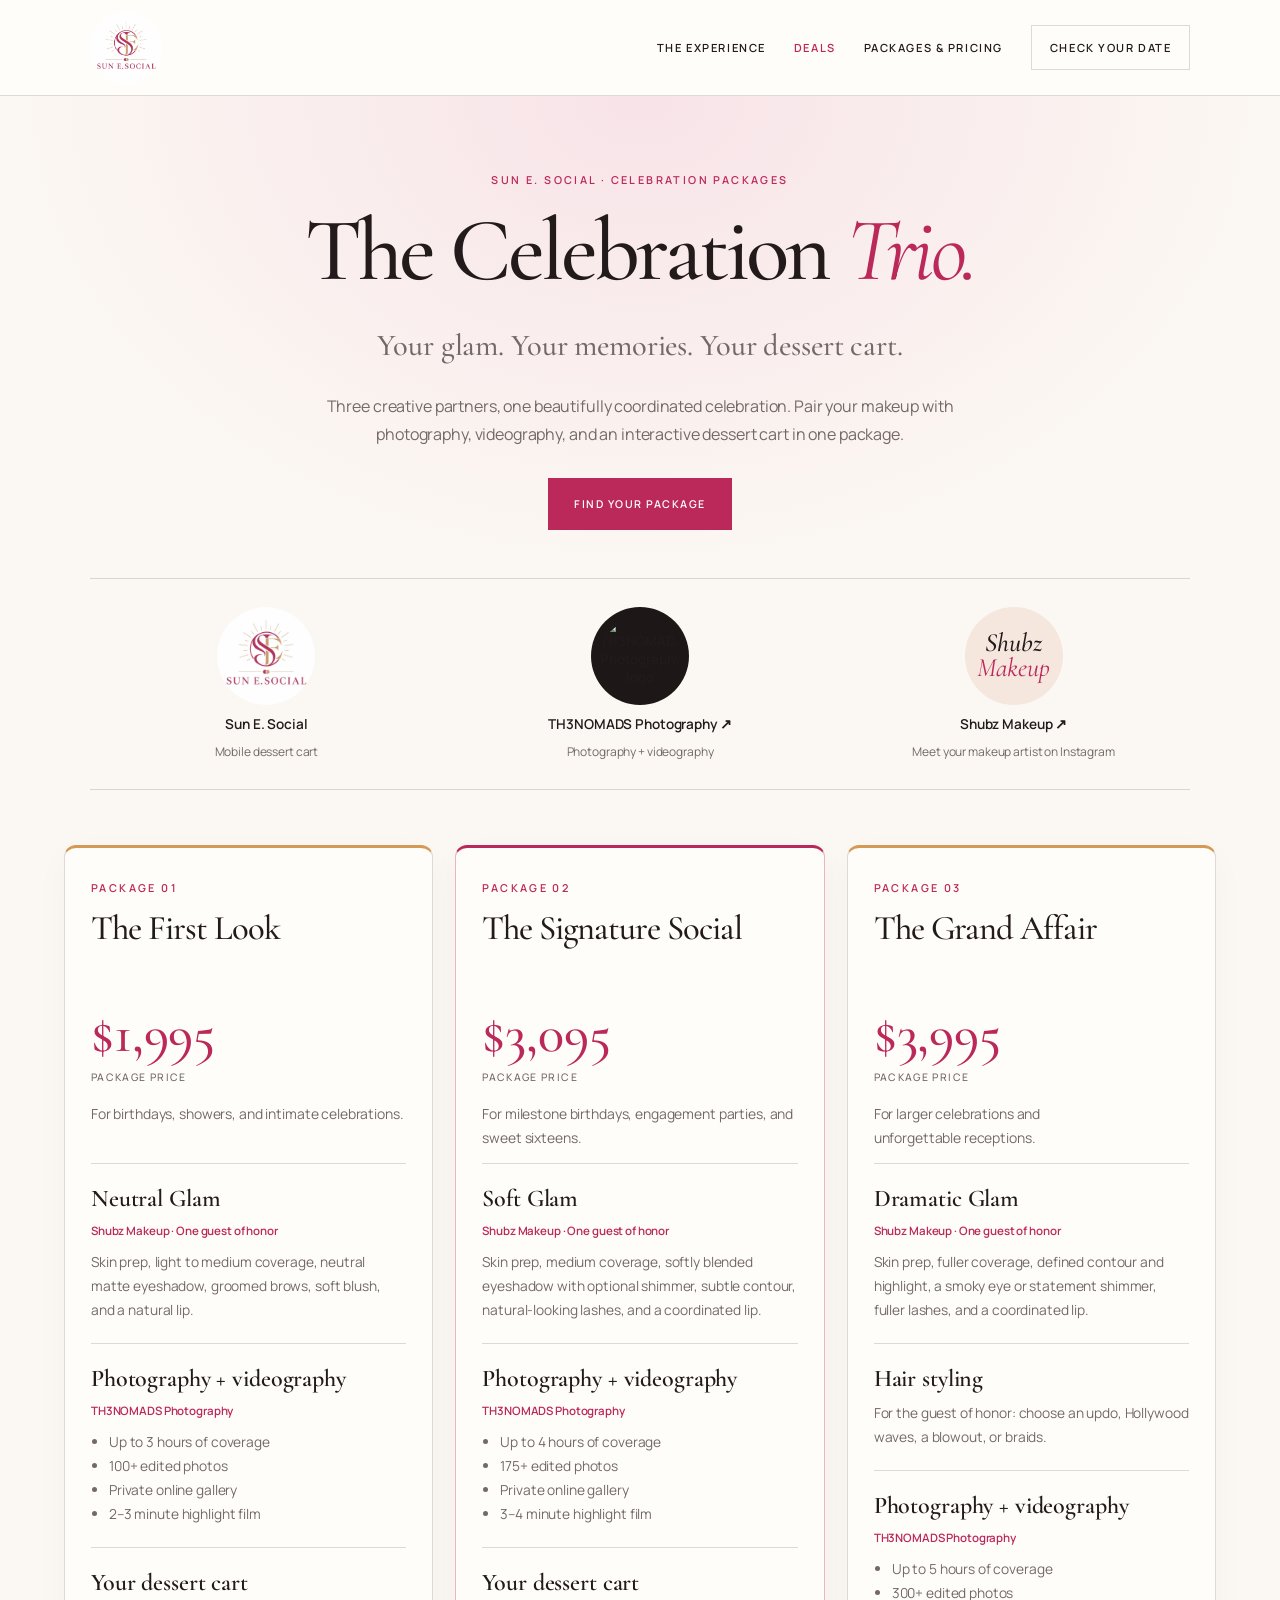
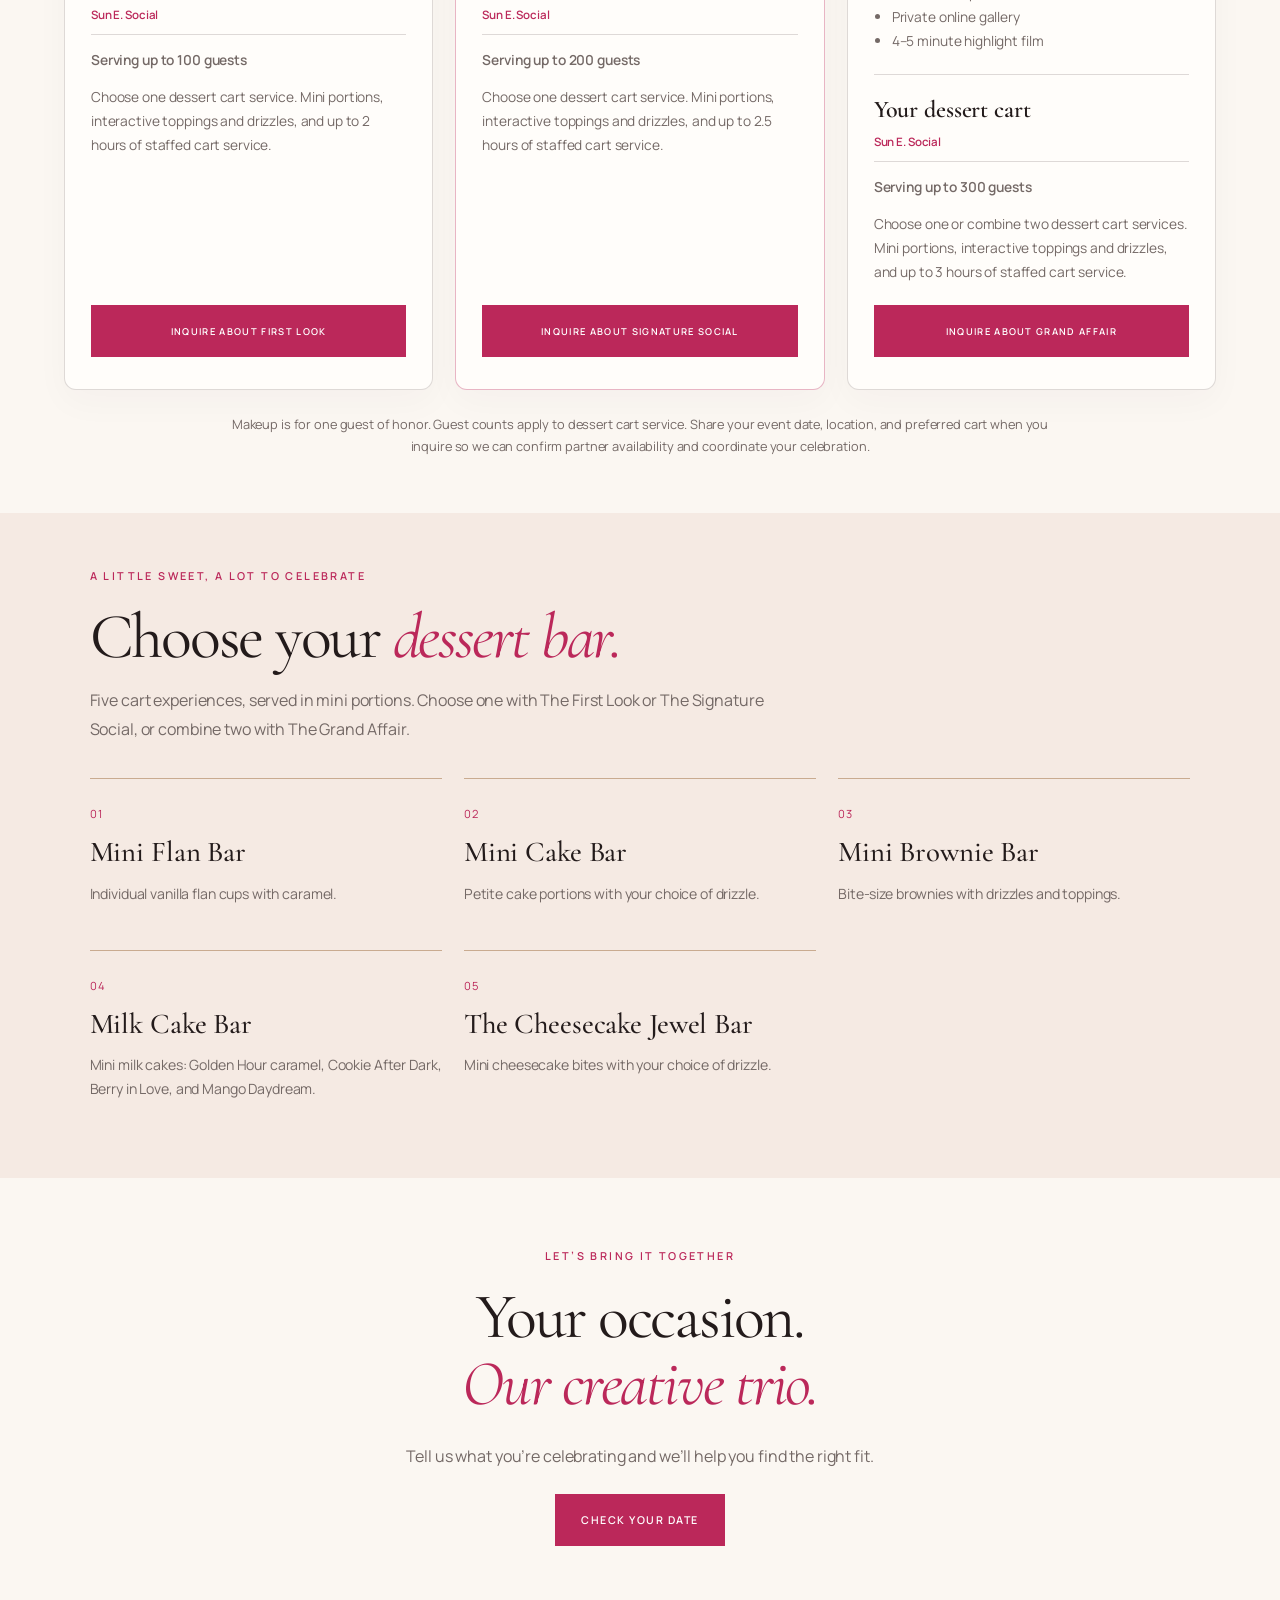
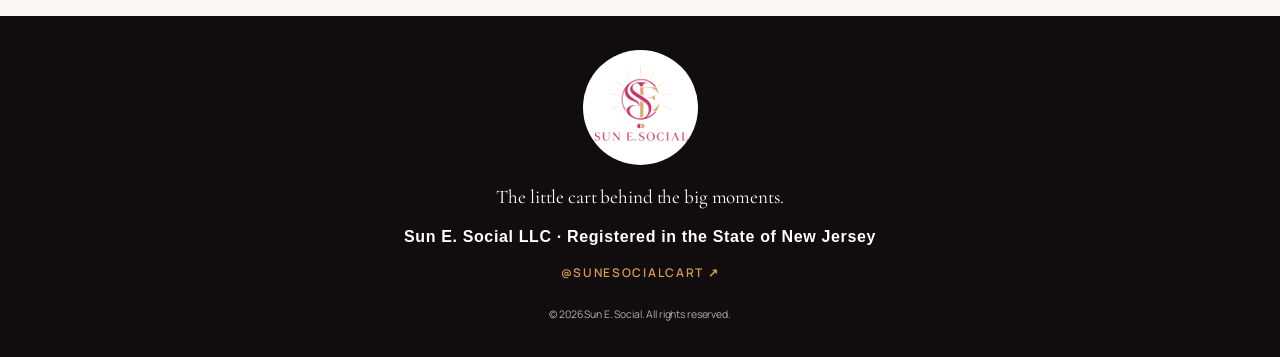
==== deals.html @ 35e1da1a "Move guest serving counts into Sun E Social dessert cart details" ====
<!doctype html>
<html lang="en">
<head>
  <!-- Google tag (gtag.js) -->
  <script async src="https://www.googletagmanager.com/gtag/js?id=GT-P82H5LX7"></script>
  <script>
    window.dataLayer = window.dataLayer || [];
    function gtag(){dataLayer.push(arguments);}
    gtag('js', new Date());
    gtag('config', 'GT-P82H5LX7');
  </script>
  <meta charset="utf-8">
  <meta name="viewport" content="width=device-width,initial-scale=1">
  <meta name="description" content="Makeup, photography, videography, and a staffed dessert cart in three celebration packages from Sun E. Social, TH3NOMADS Photography, and Shubz Makeup.">
  <meta property="og:type" content="website">
  <meta property="og:site_name" content="Sun E. Social">
  <meta property="og:title" content="Deals &amp; Celebration Packages | Sun E. Social">
  <meta property="og:description" content="The little cart behind the big moments. Custom mobile cart experiences for events and celebrations throughout New Jersey and surrounding areas.">
  <meta property="og:url" content="https://sunesocialcart.com/deals.html">
  <meta property="og:image" content="https://sunesocialcart.com/assets/cart-wide.jpg">
  <meta property="og:image:secure_url" content="https://sunesocialcart.com/assets/cart-wide.jpg">
  <meta property="og:image:type" content="image/jpeg">
  <meta property="og:image:width" content="1000">
  <meta property="og:image:height" content="750">
  <meta property="og:image:alt" content="Sun E. Social pink and gold mobile food cart at an outdoor event">
  <meta name="twitter:card" content="summary_large_image">
  <meta name="twitter:title" content="Deals &amp; Celebration Packages | Sun E. Social">
  <meta name="twitter:description" content="The little cart behind the big moments. Custom mobile cart experiences for events and celebrations throughout New Jersey and surrounding areas.">
  <meta name="twitter:image" content="https://sunesocialcart.com/assets/cart-wide.jpg">
  <meta name="twitter:image:alt" content="Sun E. Social pink and gold mobile food cart at an outdoor event">
  <meta name="theme-color" content="#bb285a">
  <link rel="preconnect" href="https://fonts.googleapis.com">
  <link rel="preconnect" href="https://fonts.gstatic.com" crossorigin>
  <link href="https://fonts.googleapis.com/css2?family=Cormorant+Garamond:ital,wght@0,400;0,500;0,600;1,400;1,500&amp;family=Manrope:wght@400;500;600;700&amp;display=swap" rel="stylesheet">
  <link rel="canonical" href="https://sunesocialcart.com/deals.html">
  <link rel="icon" href="assets/logo.webp">
  <link rel="stylesheet" href="styles.css?v=20261114-celebration-trio">
  <title>Deals &amp; Celebration Packages | Sun E. Social</title>
</head><body><header class="site-header">
    <a class="brand" href="index.html" aria-label="Sun E. Social home"><img src="assets/logo.webp" alt="Sun E. Social"></a>
    <nav aria-label="Primary navigation">
      <a href="index.html#experience">The experience</a>
      <a href="deals.html" aria-current="page">Deals</a>
      <a class="packages-link" href="packages.html">Packages &amp; Pricing</a>
      <a class="nav-cta" href="index.html#inquiry">Check Your Date</a>
    </nav>
  </header><main class="trio-page"><section class="trio-hero"><p class="eyebrow">Sun E. Social · Celebration packages</p><h1>The Celebration <em>Trio.</em></h1><p class="trio-tagline">Your glam. Your memories. Your dessert cart.</p><p>Three creative partners, one beautifully coordinated celebration. Pair your makeup with photography, videography, and an interactive dessert cart in one package.</p><a href="#trio-packages" class="button primary">Find your package</a></section><section class="trio-partners" aria-label="Meet your celebration partners"><a href="https://sunesocialcart.com/"><img src="assets/logo.webp" alt="Sun E. Social logo"><span>Sun E. Social</span><small>Mobile dessert cart</small></a><a href="https://www.th3nomadsphotography.com/" target="_blank" rel="noopener noreferrer"><img class="trio-photo-logo" src="https://www.th3nomadsphotography.com/assets/logo.png" alt="TH3NOMADS Photography logo"><span>TH3NOMADS Photography ↗</span><small>Photography + videography</small></a><a href="https://www.instagram.com/shubzmakeup?vrfl=MThicGFoMXc3Y2c1eQ==" target="_blank" rel="noopener noreferrer"><span class="trio-makeup-mark" aria-hidden="true">Shubz<br><em>Makeup</em></span><span>Shubz Makeup ↗</span><small>Meet your makeup artist on Instagram</small></a></section><section class="trio-package-section" id="trio-packages" aria-label="Celebration packages"><div class="trio-grid"><article class="trio-card" aria-labelledby="first-look-title"><div class="trio-card-top"><p class="eyebrow">Package 01</p><h2 id="first-look-title">The First Look</h2><p class="trio-price">$1,995<span>Package price</span></p><p class="trio-occasion">For birthdays, showers, and intimate celebrations.</p></div><div class="trio-service"><h3>Neutral Glam</h3><p class="trio-provider">Shubz Makeup · One guest of honor</p><p>Skin prep, light to medium coverage, neutral matte eyeshadow, groomed brows, soft blush, and a natural lip.</p></div><div class="trio-service"><h3>Photography + videography</h3><p class="trio-provider">TH3NOMADS Photography</p><ul><li>Up to 3 hours of coverage</li><li>100+ edited photos</li><li>Private online gallery</li><li>2–3 minute highlight film</li></ul></div><div class="trio-service"><h3>Your dessert cart</h3><p class="trio-provider">Sun E. Social</p><p class="trio-guests">Serving up to 100 guests</p><p>Choose one dessert cart service. Mini portions, interactive toppings and drizzles, and up to 2 hours of staffed cart service.</p></div><a class="button primary trio-inquire" href="index.html?package=first-look#inquiry">Inquire about First Look</a></article><article class="trio-card" aria-labelledby="signature-social-title"><div class="trio-card-top"><p class="eyebrow">Package 02</p><h2 id="signature-social-title">The Signature Social</h2><p class="trio-price">$3,095<span>Package price</span></p><p class="trio-occasion">For milestone birthdays, engagement parties, and sweet sixteens.</p></div><div class="trio-service"><h3>Soft Glam</h3><p class="trio-provider">Shubz Makeup · One guest of honor</p><p>Skin prep, medium coverage, softly blended eyeshadow with optional shimmer, subtle contour, natural-looking lashes, and a coordinated lip.</p></div><div class="trio-service"><h3>Photography + videography</h3><p class="trio-provider">TH3NOMADS Photography</p><ul><li>Up to 4 hours of coverage</li><li>175+ edited photos</li><li>Private online gallery</li><li>3–4 minute highlight film</li></ul></div><div class="trio-service"><h3>Your dessert cart</h3><p class="trio-provider">Sun E. Social</p><p class="trio-guests">Serving up to 200 guests</p><p>Choose one dessert cart service. Mini portions, interactive toppings and drizzles, and up to 2.5 hours of staffed cart service.</p></div><a class="button primary trio-inquire" href="index.html?package=signature-social#inquiry">Inquire about Signature Social</a></article><article class="trio-card" aria-labelledby="grand-affair-title"><div class="trio-card-top"><p class="eyebrow">Package 03</p><h2 id="grand-affair-title">The Grand Affair</h2><p class="trio-price">$3,995<span>Package price</span></p><p class="trio-occasion">For larger celebrations and unforgettable receptions.</p></div><div class="trio-service"><h3>Dramatic Glam</h3><p class="trio-provider">Shubz Makeup · One guest of honor</p><p>Skin prep, fuller coverage, defined contour and highlight, a smoky eye or statement shimmer, fuller lashes, and a coordinated lip.</p></div><div class="trio-service"><h3>Hair styling</h3><p>For the guest of honor: choose an updo, Hollywood waves, a blowout, or braids.</p></div><div class="trio-service"><h3>Photography + videography</h3><p class="trio-provider">TH3NOMADS Photography</p><ul><li>Up to 5 hours of coverage</li><li>300+ edited photos</li><li>Private online gallery</li><li>4–5 minute highlight film</li></ul></div><div class="trio-service"><h3>Your dessert cart</h3><p class="trio-provider">Sun E. Social</p><p class="trio-guests">Serving up to 300 guests</p><p>Choose one or combine two dessert cart services. Mini portions, interactive toppings and drizzles, and up to 3 hours of staffed cart service.</p></div><a class="button primary trio-inquire" href="index.html?package=grand-affair#inquiry">Inquire about Grand Affair</a></article></div><p class="trio-note">Makeup is for one guest of honor. Guest counts apply to dessert cart service. Share your event date, location, and preferred cart when you inquire so we can confirm partner availability and coordinate your celebration.</p></section><section class="trio-menu" aria-labelledby="trio-menu-title"><p class="eyebrow">A little sweet, a lot to celebrate</p><h2 id="trio-menu-title">Choose your <em>dessert bar.</em></h2><p>Five cart experiences, served in mini portions. Choose one with The First Look or The Signature Social, or combine two with The Grand Affair.</p><div class="trio-menu-grid"><article><span aria-hidden="true">01</span><h3>Mini Flan Bar</h3><p>Individual vanilla flan cups with caramel.</p></article><article><span aria-hidden="true">02</span><h3>Mini Cake Bar</h3><p>Petite cake portions with your choice of drizzle.</p></article><article><span aria-hidden="true">03</span><h3>Mini Brownie Bar</h3><p>Bite-size brownies with drizzles and toppings.</p></article><article><span aria-hidden="true">04</span><h3>Milk Cake Bar</h3><p>Mini milk cakes: Golden Hour caramel, Cookie After Dark, Berry in Love, and Mango Daydream.</p></article><article><span aria-hidden="true">05</span><h3>The Cheesecake Jewel Bar</h3><p>Mini cheesecake bites with your choice of drizzle.</p></article></div></section><section class="trio-close"><p class="eyebrow">Let’s bring it together</p><h2>Your occasion.<br><em>Our creative trio.</em></h2><p>Tell us what you’re celebrating and we’ll help you find the right fit.</p><a href="index.html#inquiry" class="button primary">Check your date</a></section></main><footer><img src="assets/logo.webp" alt="Sun E. Social"><p>The little cart behind the big moments.</p><p style="font-family:Arial,Helvetica,sans-serif;font-size:1rem;font-weight:600;letter-spacing:.04em;color:#fff;margin:18px 0;">Sun E. Social LLC · Registered in the State of New Jersey</p><a class="instagram-link" href="https://www.instagram.com/sunesocialcart" target="_blank" rel="noreferrer" aria-label="Follow Sun E. Social on Instagram">@sunesocialcart ↗</a><small>© 2026 Sun E. Social. All rights reserved.</small></footer></body></html>
---- styles.css ----
:root{--paper:#fbf7f2;--ivory:#fffdfa;--ink:#231b1b;--berry:#bb285a;--berry-dark:#8f173f;--gold:#d49a55;--muted:#746966;--line:rgba(54,35,35,.16);--dark:#1d1718;--background:var(--paper);--foreground:var(--ink);--card:var(--ivory);--card-foreground:var(--ink);--primary:var(--berry);--primary-foreground:#fff;--secondary:#f4e7df;--secondary-foreground:var(--ink);--muted-foreground:var(--muted);--border:#dfd4cd;--input:#dfd4cd;--ring:var(--gold);--radius:.4rem}
*{box-sizing:border-box}html{scroll-behavior:smooth}body{margin:0;background:var(--paper);color:var(--ink);font-family:Arial,Helvetica,sans-serif}a{color:inherit;text-decoration:none}img{display:block;max-width:100%}button,input,select,textarea{font:inherit}.site-header{height:96px;padding:10px 5vw;display:flex;align-items:center;justify-content:space-between;background:rgba(255,253,250,.94);border-bottom:1px solid var(--line);position:sticky;top:0;z-index:20;backdrop-filter:blur(14px)}.brand img{width:118px;height:76px;object-fit:contain}.site-header nav{display:flex;align-items:center;gap:28px;font-size:.7rem;text-transform:uppercase;letter-spacing:.14em}.site-header nav a:hover{color:var(--berry)}.nav-cta{padding:14px 18px;border:1px solid var(--line);color:inherit}.hero{min-height:calc(100svh - 96px);display:grid;grid-template-columns:1.15fr .85fr;align-items:center;gap:5vw;padding:80px 7vw;position:relative;overflow:hidden;background:radial-gradient(circle at 75% 48%,rgba(212,154,85,.13),transparent 32%),var(--paper)}.hero-copy,.hero-mark{position:relative;z-index:2}.eyebrow{margin:0 0 20px;color:var(--berry);font-size:.68rem;font-weight:700;text-transform:uppercase;letter-spacing:.22em}.hero h1,h2{font:400 clamp(3.9rem,7.4vw,7.6rem)/.92 Georgia,'Times New Roman',serif;letter-spacing:-.05em;margin:0}em{font-weight:400;color:var(--berry)}.lede{max-width:620px;margin:28px 0 34px;font-size:1.05rem;line-height:1.8;color:var(--muted)}.hero-actions{display:flex;gap:12px;flex-wrap:wrap}.button{min-height:52px;padding:0 25px;border:1px solid transparent;text-transform:uppercase;letter-spacing:.14em;font-weight:700;font-size:.67rem;display:inline-flex;align-items:center;justify-content:center;cursor:pointer;transition:.25s}.button.primary{background:var(--berry);color:#fff}.button.primary:hover{background:var(--berry-dark);transform:translateY(-2px)}.button.secondary{border-color:var(--ink)}.button.secondary:hover{color:var(--berry);border-color:var(--berry)}.hero-mark{padding:30px}.hero-mark img{width:min(560px,100%);margin:auto;mix-blend-mode:multiply}.sun-lines{position:absolute;width:620px;height:620px;border:1px solid rgba(212,154,85,.28);border-radius:50%;right:-120px;top:50%;transform:translateY(-50%)}.sun-lines:before,.sun-lines:after{content:"";position:absolute;inset:48px;border:1px solid rgba(187,40,90,.12);border-radius:50%}.sun-lines:after{inset:110px;border-color:rgba(212,154,85,.18)}.statement{padding:130px 7vw;display:grid;grid-template-columns:1fr 1.2fr;gap:7vw;align-items:end;background:var(--ivory)}.statement .eyebrow{grid-column:1/-1;margin:0}.statement h2,.process h2,.inquiry h2{font-size:clamp(3.2rem,5.5vw,6rem)}.statement>p:last-child{font:400 1.13rem/1.9 Georgia,serif;color:var(--muted);max-width:650px;margin:0}.dark-section{background:var(--dark);color:#fff}.features{display:grid;grid-template-columns:repeat(3,1fr);padding:75px 7vw}.features article{padding:18px 42px;border-right:1px solid rgba(255,255,255,.14)}.features article:first-child{padding-left:0}.features article:last-child{border:0}.features span,.process b{font:400 2.2rem Georgia,serif;color:var(--gold)}.features h3,.process h3{font:400 1.8rem Georgia,serif;margin:30px 0 12px}.features p,.process p{color:#b8acad;line-height:1.7}.process{padding:120px 7vw;display:grid;grid-template-columns:.9fr 1.1fr;gap:9vw}.process ol{list-style:none;margin:0;padding:0;border-top:1px solid var(--line)}.process li{display:grid;grid-template-columns:70px 1fr;gap:25px;padding:30px 0;border-bottom:1px solid var(--line)}.process li h3{margin:0 0 8px}.process li p{margin:0;color:var(--muted)}.inquiry{padding:120px 7vw;display:grid;grid-template-columns:.78fr 1.22fr;gap:9vw}.inquiry-intro>p:last-child{color:#b8acad;line-height:1.8;max-width:480px}.inquiry form{display:grid;gap:24px}.form-row{display:grid;grid-template-columns:1fr 1fr;gap:28px}.inquiry label{display:grid;gap:9px;color:#d9cdca;font-size:.64rem;text-transform:uppercase;letter-spacing:.14em}.inquiry input,.inquiry select,.inquiry textarea{width:100%;padding:12px 0;background:transparent;border:0;border-bottom:1px solid #66595a;color:#fff;outline:0}.inquiry input:focus,.inquiry select:focus,.inquiry textarea:focus{border-color:var(--gold)}.inquiry select option{color:#111}.inquiry textarea{resize:vertical}.consent{display:flex!important;align-items:flex-start;gap:10px!important;text-transform:none!important;letter-spacing:0!important;line-height:1.5}.consent input{width:auto!important;margin-top:3px;accent-color:var(--berry)}.inquiry button{justify-self:start}.inquiry button:disabled{opacity:.6;cursor:wait}.form-status{min-height:26px}.form-status p{margin:0;font-size:.88rem}.success{color:#e5bd84}.error{color:#ff9da8}footer{padding:58px 7vw;text-align:center;background:#110d0e;color:#b8acad}footer img{width:165px;height:115px;object-fit:contain;margin:0 auto;filter:brightness(1.08)}footer p{font:400 1.2rem Georgia,serif;color:#fff}footer small{font-size:.65rem}.statement,.process,.inquiry{scroll-margin-top:90px}@media(max-width:900px){.site-header nav a:not(.nav-cta){display:none}.hero,.statement,.process,.inquiry{grid-template-columns:1fr}.hero{padding-top:65px}.hero-mark{max-width:520px;margin:auto}.statement{gap:35px}.features{grid-template-columns:1fr}.features article,.features article:first-child{padding:32px 0;border-right:0;border-bottom:1px solid rgba(255,255,255,.14)}.form-row{grid-template-columns:1fr}.inquiry{gap:60px}}@media(max-width:600px){.site-header{height:82px;padding:7px 20px}.brand img{width:92px;height:66px}.nav-cta{padding:12px 13px}.hero{min-height:auto;padding:68px 22px 72px}.hero h1{font-size:3.65rem}.hero-mark{padding:15px}.statement,.process,.inquiry{padding:85px 22px}.statement h2,.process h2,.inquiry h2{font-size:3.2rem}.features{padding:55px 22px}.sun-lines{width:420px;height:420px;right:-240px}.button{width:100%}}
/* Cart photography */
.hero-mark{padding:0}
.hero-mark img{width:min(650px,100%);margin:auto;mix-blend-mode:normal;border-radius:18px;box-shadow:0 28px 70px rgba(59,29,38,.2);aspect-ratio:4/3;object-fit:cover}
.cart-showcase{padding:0 7vw 120px;display:grid;grid-template-columns:1.15fr .85fr;gap:7vw;align-items:center;background:var(--ivory)}
.showcase-image img{width:100%;border-radius:18px;box-shadow:0 24px 60px rgba(59,29,38,.14)}
.showcase-copy h2{font-size:clamp(3.1rem,5vw,5.6rem)}
.showcase-copy>p:not(.eyebrow){color:var(--muted);line-height:1.8;margin:26px 0 30px;max-width:520px}
@media(max-width:900px){.cart-showcase{grid-template-columns:1fr}}
@media(max-width:600px){.cart-showcase{padding:0 22px 85px}}
.form-status{color:#a99b9c}
.form-status.success{color:#e5bd84}
.form-status.error{color:#ff9da8}
.inquiry button:disabled{opacity:.6;cursor:wait}
.inquiry input[type="date"]::-webkit-calendar-picker-indicator{
  filter:invert(1) brightness(2);
  opacity:1;
  cursor:pointer;
}
.brand img{width:72px;height:72px;aspect-ratio:1;border-radius:50%;object-fit:cover}
footer img{width:115px;height:115px;aspect-ratio:1;border-radius:50%;object-fit:cover}
@media(max-width:600px){.brand img{width:62px;height:62px}}

/* Keep the opening message visually connected to the header. */
.hero{align-items:start;padding-top:38px}
@media(max-width:900px){.hero{padding-top:34px}}
@media(max-width:600px){.hero{padding-top:28px}}

/* Tighter vertical rhythm between homepage sections. */
.hero{padding-bottom:52px}
.statement{padding-top:76px;padding-bottom:76px}
.cart-showcase{padding-bottom:76px}
.process{padding-top:76px;padding-bottom:76px}
.inquiry{padding-top:76px;padding-bottom:76px}
footer{padding-top:42px;padding-bottom:42px}
@media(max-width:600px){
  .hero{padding-bottom:46px}
  .statement,.process,.inquiry{padding-top:54px;padding-bottom:54px}
  .cart-showcase{padding-bottom:54px}
  footer{padding-top:36px;padding-bottom:36px}
}

/* Close the gap between the opening description and experience section. */
.hero .lede{margin-bottom:0}
.hero{padding-bottom:24px}
.statement{padding-top:38px}
@media(max-width:600px){
  .hero{padding-bottom:22px}
  .statement{padding-top:34px}
}

/* Give the experience description a clear, intentional home. */
.statement>p:last-child{
  max-width:680px;
  padding:28px 30px;
  text-align:center;
  justify-self:center;
  background:transparent;
  color:var(--muted);
  border:1px solid var(--gold);
  border-radius:10px;
  box-shadow:none;
}
@media(max-width:600px){
  .statement>p:last-child{padding:22px 20px}
}

/* Larger, easier-to-use inquiry fields. */
.inquiry input,.inquiry select,.inquiry textarea{
  padding:17px 0;
  font-size:1.05rem;
}
.inquiry textarea{min-height:145px}


/* Sun E. Social + TH3NOMADS package offer */
.partner-package{
  margin:0 7vw 76px;
  padding:42px;
  display:grid;
  grid-template-columns:1.05fr .95fr;
  gap:7vw;
  align-items:center;
  border:1px solid var(--gold);
  border-radius:12px;
  background:var(--ivory);
}
.partner-package h2{font-size:clamp(2.8rem,4.8vw,5.2rem)}
.partner-package-copy p{margin:0 0 24px;color:var(--muted);font:400 1.15rem/1.7 Georgia,serif}
.partner-package-copy strong{color:var(--berry)}
@media(max-width:900px){.partner-package{grid-template-columns:1fr;gap:30px}}
@media(max-width:600px){
  .partner-package{margin:0 22px 54px;padding:30px 22px}
  .partner-package h2{font-size:2.65rem}
}


.package-logos{grid-column:1/-1;display:flex;align-items:center;justify-content:center;gap:20px;margin-bottom:2px}
.package-logos a{width:96px;height:96px;border-radius:50%;display:grid;place-items:center;overflow:hidden;border:1px solid var(--gold);background:#fff}
.package-logos img{width:100%;height:100%;object-fit:cover}
.package-logos span{color:var(--gold);font:400 2rem Georgia,serif}
@media(max-width:600px){
  .package-logos{gap:14px}
  .package-logos a{width:78px;height:78px}
}


/* Preserve the full TH3NOMADS logo inside the partnership circle. */
.partner-package .package-logos a:nth-of-type(2) img{
  object-fit:contain;
  object-position:center;
  padding:10px;
  background:#080808;
}


/* Compact partnership box */
.partner-package{
  margin-bottom:52px;
  padding:28px 32px;
  gap:22px 5vw;
}
.partner-package h2{font-size:clamp(2.25rem,3.8vw,4rem)}
.partner-package .package-logos{margin-bottom:0;gap:14px}
.partner-package .package-logos a{width:76px;height:76px}
.partner-package-copy p{font-size:1.02rem;line-height:1.55;margin-bottom:18px}
@media(max-width:600px){
  .partner-package{margin-bottom:42px;padding:24px 20px;gap:20px}
  .partner-package h2{font-size:2.25rem}
  .partner-package .package-logos a{width:68px;height:68px}
}


footer .instagram-link{
  display:block;
  width:max-content;
  margin:0 auto 20px;
  color:var(--gold);
  font-size:.75rem;
  font-weight:700;
  letter-spacing:.14em;
  text-transform:uppercase;
}
footer .instagram-link:hover{color:#fff}


.inquiry .social-links{margin-top:24px}
.inquiry .social-links a{
  display:inline-block;
  padding-bottom:6px;
  border-bottom:1px solid var(--gold);
  color:var(--gold);
  font-size:.72rem;
  font-weight:700;
  letter-spacing:.12em;
  text-transform:uppercase;
}
.inquiry .social-links a:hover{color:#fff;border-color:#fff}


/* Packages & Pricing page */
.site-header nav a[aria-current="page"]{color:var(--berry);border-color:var(--berry)}
.packages-page{background:var(--paper)}
.packages-hero{padding:70px 7vw 54px;max-width:1500px;margin:0 auto}
.packages-hero h1{margin:0;font:400 clamp(3.8rem,7vw,7rem)/.92 Georgia,'Times New Roman',serif;letter-spacing:-.05em}
.packages-hero>p:last-child{max-width:720px;margin:26px 0 0;color:var(--muted);font-size:1.05rem;line-height:1.7}
.package-list{padding:0 7vw 78px;max-width:1500px;margin:0 auto}
.signature-package{display:grid;grid-template-columns:.82fr 1.18fr;overflow:hidden;border:1px solid var(--gold);border-radius:14px;background:var(--ivory);box-shadow:0 22px 60px rgba(59,29,38,.1)}
.signature-package-image{min-height:100%;background:var(--dark)}
.signature-package-image img{width:100%;height:100%;min-height:690px;object-fit:cover;object-position:center}
.signature-package-details{padding:44px}
.signature-package-details h2{font-size:clamp(2.8rem,4.5vw,5rem)}
.package-price{display:flex;align-items:baseline;gap:14px;margin:26px 0}
.package-price strong{color:var(--berry);font:400 3.5rem/1 Georgia,'Times New Roman',serif}
.package-price span{color:var(--muted);font-size:.84rem;font-weight:700;letter-spacing:.08em;text-transform:uppercase}
.location-pricing{display:grid;grid-template-columns:1fr 1fr;gap:12px;margin-bottom:32px}
.location-pricing>div{padding:17px;border:1px solid rgba(212,154,85,.62);border-radius:8px}
.location-pricing span,.location-pricing strong,.location-pricing small{display:block}
.location-pricing span{margin-bottom:7px;color:var(--muted);font-size:.72rem;font-weight:700;letter-spacing:.08em;text-transform:uppercase}
.location-pricing strong{font:400 1.2rem Georgia,'Times New Roman',serif}
.location-pricing small{margin-top:5px;color:var(--muted)}
.package-information{display:grid;grid-template-columns:1fr .78fr;gap:32px;margin-bottom:32px}
.package-information h3{margin:0 0 14px;font:400 1.45rem Georgia,'Times New Roman',serif}
.package-information ul{margin:0;padding-left:19px;color:var(--muted);line-height:1.75}
.package-upgrades{padding-left:28px;border-left:1px solid var(--line)}
.package-upgrades p{color:var(--muted);line-height:1.7}
.package-upgrades .pricing-note{margin:-7px 0 10px;color:var(--berry);font-size:.75rem;font-weight:700;letter-spacing:.08em;text-transform:uppercase}
@media(max-width:1000px){
  .signature-package{grid-template-columns:1fr}
  .signature-package-image img{height:440px;min-height:0}
}
@media(max-width:700px){
  .packages-hero{padding:48px 22px 38px}
  .packages-hero h1{font-size:3.5rem}
  .package-list{padding:0 22px 58px}
  .signature-package-image img{height:290px}
  .signature-package-details{padding:29px 22px}
  .signature-package-details h2{font-size:2.8rem}
  .package-price{display:block}
  .package-price span{display:block;margin-top:8px}
  .location-pricing,.package-information{grid-template-columns:1fr}
  .package-upgrades{padding:24px 0 0;border-left:0;border-top:1px solid var(--line)}
}


/* Custom dream cart */
.seasonal-cart{margin-top:34px;padding:42px;border:1px solid var(--gold);border-radius:14px;background:var(--ivory);box-shadow:0 22px 60px rgba(59,29,38,.07)}
.seasonal-cart>h2{margin:0;font:400 clamp(2.6rem,4vw,4rem)/1 var(--font-display)}
.seasonal-cart>p:not(.eyebrow){color:var(--muted);line-height:1.65}
.seasonal-menu{margin-top:25px;border:1px solid var(--gold);border-radius:10px;background:rgba(255,255,255,.55)}
.seasonal-menu summary{display:flex;align-items:center;justify-content:space-between;gap:12px;padding:20px 24px;cursor:pointer;list-style:none;color:var(--berry);font:500 1.7rem/1.2 var(--font-display)}
.seasonal-menu summary::-webkit-details-marker{display:none}
.seasonal-menu summary::after{content:'+';margin-left:auto;font:400 1.7rem/1 var(--font-sans)}
.seasonal-menu[open] summary::after{content:'−'}
.seasonal-menu summary:focus-visible{outline:3px solid var(--berry);outline-offset:3px}
.seasonal-menu-hint{color:var(--muted);font:600 .85rem/1.4 var(--font-sans)}
.seasonal-menu-content{padding:0 24px 28px;border-top:1px solid var(--gold)}
.seasonal-menu-content h3{margin:26px 0 8px;color:var(--berry);font:500 1.7rem/1.2 var(--font-display)}
.seasonal-menu-content>p,.seasonal-stick-option p{color:var(--muted);line-height:1.65}
.seasonal-package-pricing{margin:24px 0 20px}
.seasonal-price-label{display:block;color:var(--berry);font-size:.78rem;font-weight:700;letter-spacing:.12em;text-transform:uppercase}
.seasonal-package-pricing>strong{display:block;margin:4px 0 12px;color:var(--berry);font:500 clamp(3rem,6vw,4.5rem)/1 var(--font-display)}
.seasonal-package-pricing p{margin:8px 0 0;color:var(--ink);font:500 clamp(1.3rem,2.5vw,1.65rem)/1.3 var(--font-display)}
.seasonal-package-pricing p b{color:var(--berry);font-weight:600}
.seasonal-inclusions{padding:22px 26px;border:1px solid rgba(212,154,85,.68);border-radius:8px;background:var(--ivory)}
.seasonal-inclusions h4{margin:0 0 12px;color:var(--berry);font-size:.78rem;font-weight:700;letter-spacing:.12em;text-transform:uppercase}
.seasonal-inclusions ul{margin:0;padding-left:20px;color:var(--ink);line-height:1.75}
.seasonal-inclusions li{padding-left:3px}
.seasonal-inclusions .seasonal-travel-note{margin:14px 0 0;color:var(--muted);font-size:.78rem;line-height:1.5}
@media(max-width:700px){.seasonal-inclusions{padding:20px 18px}}
.seasonal-stick-option{margin-top:24px;padding-top:6px;border-top:1px solid var(--gold)}
@media(max-width:700px){.seasonal-cart{margin-top:24px;padding:29px 22px}.seasonal-menu summary{padding:18px}.seasonal-menu-hint{font-size:.75rem}.seasonal-menu-content{padding:0 18px 24px}}
.dream-cart{
  margin-top:34px;
  padding:42px;
  display:grid;
  grid-template-columns:.9fr 1.1fr;
  gap:7vw;
  align-items:center;
  border:1px solid var(--gold);
  border-radius:14px;
  background:
    radial-gradient(circle at 12% 20%,rgba(212,154,85,.13),transparent 36%),
    var(--dark);
  color:#fff;
}
.dream-cart h2{font-size:clamp(2.8rem,4.8vw,5.2rem)}
.dream-cart-copy p{max-width:690px;margin:0 0 18px;color:#d4c9c6;font:400 1.08rem/1.75 Georgia,'Times New Roman',serif}
.dream-cart-copy .button{margin-top:10px}
@media(max-width:900px){.dream-cart{grid-template-columns:1fr;gap:28px}}
@media(max-width:700px){
  .dream-cart{margin-top:24px;padding:30px 22px}
  .dream-cart h2{font-size:2.7rem}
}


/* Keep Packages & Pricing reachable on mobile. */
@media(max-width:900px){
  .site-header nav .packages-link{display:inline-flex}
}
@media(max-width:600px){
  .site-header nav{gap:8px}
  .site-header nav .packages-link{font-size:.58rem;letter-spacing:.08em;white-space:nowrap}
}


/* Fully visible mobile navigation */
@media(max-width:900px){
  .site-header{
    height:auto;
    min-height:82px;
    flex-wrap:wrap;
    align-content:center;
    padding-bottom:10px;
  }
  .site-header nav{
    order:3;
    width:100%;
    display:grid;
    grid-template-columns:repeat(2,minmax(0,1fr));
    gap:7px;
    margin-top:7px;
  }
  .site-header nav a,
  .site-header nav a:not(.nav-cta),
  .site-header nav .packages-link{
    display:flex!important;
    min-height:38px;
    align-items:center;
    justify-content:center;
    padding:8px 9px;
    border:1px solid var(--line);
    font-size:.58rem;
    line-height:1.2;
    letter-spacing:.07em;
    text-align:center;
  }
  .site-header nav .nav-cta{
    border-color:var(--line);
    padding:8px 9px;
  }
  .site-header nav a[aria-current="page"]{
    border-color:var(--berry);
    color:var(--berry);
  }
}
@media(max-width:600px){
  .site-header{padding:7px 16px 10px}
  .site-header nav{gap:6px}
}


/* Preserve the complete portrait pricing photo on phones. */
@media(max-width:700px){
  .signature-package-image img{
    width:100%;
    height:auto;
    min-height:0;
    aspect-ratio:2/3;
    object-fit:cover;
    object-position:center top;
  }
}


/* Keep the desktop introduction compact instead of filling the viewport. */
@media(min-width:901px){
  .hero{min-height:auto}
}


/* Keep the partnership deal visible below the sticky navigation. */
.partner-package{scroll-margin-top:110px}


/* Tighten the experience heading only on desktop. */
@media(min-width:901px){
  .statement{row-gap:18px}
}


/* Compact spacing system across both pages. */
@media(min-width:901px){
  .hero{padding-top:30px;padding-bottom:20px;gap:4vw}
  .statement{padding:42px 7vw;row-gap:16px;column-gap:5vw}
  .cart-showcase{padding:0 7vw 52px;gap:5vw}
  .process{padding:62px 7vw;gap:6vw}
  .process li{padding:22px 0}
  .partner-package{margin-bottom:46px;padding:24px 28px;gap:18px 4vw}
  .inquiry{padding:62px 7vw;gap:6vw}
  footer{padding-top:34px;padding-bottom:34px}

  .packages-hero{padding-top:48px;padding-bottom:34px}
  .packages-hero>p:last-child{margin-top:18px}
  .package-list{padding-bottom:54px}
  .signature-package-details{padding:34px}
  .package-price{margin:20px 0}
  .location-pricing{margin-bottom:24px}
  .package-information{gap:24px;margin-bottom:24px}
  .dream-cart{margin-top:26px;padding:32px;gap:5vw}
}

@media(max-width:900px){
  .hero{padding-bottom:30px}
  .statement{padding-top:38px;padding-bottom:38px;gap:18px}
  .cart-showcase{padding-bottom:42px}
  .process{padding-top:46px;padding-bottom:46px;gap:34px}
  .process li{padding:22px 0}
  .partner-package{margin-bottom:36px;padding:24px 22px;gap:18px}
  .inquiry{padding-top:48px;padding-bottom:48px;gap:36px}
  .inquiry form{gap:20px}
  footer{padding-top:30px;padding-bottom:30px}

  .packages-hero{padding-top:36px;padding-bottom:26px}
  .packages-hero>p:last-child{margin-top:18px}
  .package-list{padding-bottom:42px}
  .signature-package-details{padding:26px 22px}
  .package-price{margin:20px 0}
  .location-pricing{margin-bottom:24px}
  .package-information{gap:22px;margin-bottom:24px}
  .dream-cart{margin-top:22px;padding:26px 22px;gap:18px}
}


/* Consistent alignment for page content, cards, and form fields. */
@media(min-width:901px){
  .site-header{padding-left:7vw;padding-right:7vw}
  .hero,.statement,.cart-showcase,.process,.inquiry{
    padding-left:7vw;
    padding-right:7vw;
  }
  .partner-package{margin-left:7vw;margin-right:7vw}
  .packages-hero,.package-list{
    width:100%;
    padding-left:7vw;
    padding-right:7vw;
  }
}

.statement,.process,.inquiry,
.signature-package,.dream-cart,.partner-package{
  align-items:start;
}
.statement>*,.process>*,.inquiry>*,
.signature-package>*,.dream-cart>*,.partner-package>*{
  min-width:0;
}
.statement>p:last-child{
  width:100%;
  justify-self:stretch;
}
.inquiry form,.form-row,.inquiry label,
.inquiry input,.inquiry select,.inquiry textarea{
  min-width:0;
}
.inquiry input,.inquiry select,.inquiry textarea{
  display:block;
  width:100%;
}
.package-price,.location-pricing,.package-information{
  width:100%;
}

@media(max-width:900px){
  .hero,.statement,.cart-showcase,.process,.inquiry{
    padding-left:22px;
    padding-right:22px;
  }
  .partner-package{margin-left:22px;margin-right:22px}
  .packages-hero,.package-list{
    width:100%;
    padding-left:22px;
    padding-right:22px;
  }
}


/* Center and compact the partnership deal card on desktop only. */
@media(min-width:901px){
  .partner-package{
    width:min(1100px,calc(100% - 14vw));
    margin-left:auto;
    margin-right:auto;
    padding:24px 28px;
    grid-template-columns:1fr;
    justify-items:center;
    align-items:start;
    gap:12px;
    text-align:center;
  }
  .partner-package .package-logos{grid-column:1;margin:0}
  .partner-package>div:not(.package-logos),
  .partner-package-copy{
    width:100%;
    max-width:760px;
  }
  .partner-package .eyebrow{margin-bottom:12px}
  .partner-package-copy p{max-width:680px;margin:0 auto 16px}
  .partner-package-copy .button{margin-left:auto;margin-right:auto}
}


/* Keep the desktop partnership discount message on one line. */
@media(min-width:901px){
  .partner-package>div:not(.package-logos),
  .partner-package-copy{max-width:900px}
  .partner-package-copy p{
    max-width:none;
    white-space:nowrap;
    font-size:clamp(.9rem,1.05vw,1.02rem);
  }
}


/* Remove the dark block beneath the Packages & Pricing photo. */
.signature-package-image{
  background:transparent;
  overflow:hidden;
}
@media(max-width:1000px){
  .signature-package-image{
    min-height:0;
    height:auto;
  }
}


/* Tiered Sun E. Signature package pricing. */
.signature-package-details{
  display:flex;
  flex-direction:column;
  align-items:stretch;
}
.signature-package-description{
  max-width:760px;
  margin:22px 0 26px;
  color:var(--muted);
  font:400 1.08rem/1.75 Georgia,'Times New Roman',serif;
}
.signature-package-description strong{color:var(--ink);font-weight:700}
.signature-pricing h3{
  margin:0 0 14px;
  color:var(--berry);
  font-size:.72rem;
  font-weight:700;
  text-transform:uppercase;
  letter-spacing:.2em;
}
.signature-price-tiers{
  display:grid;
  grid-template-columns:repeat(3,minmax(0,1fr));
  gap:12px;
}
.signature-price-tier{
  padding:18px 14px;
  border:1px solid rgba(212,154,85,.68);
  border-radius:8px;
  text-align:center;
}
.signature-price-tier span{
  display:block;
  margin-bottom:10px;
  color:var(--muted);
  font-size:.72rem;
  font-weight:700;
  letter-spacing:.08em;
  text-transform:uppercase;
}
.signature-price-tier strong{
  display:block;
  color:var(--berry);
  font:400 2.25rem/1 Georgia,'Times New Roman',serif;
}
.signature-price-tier small{
  color:var(--muted);
  font:700 .68rem/1 Arial,Helvetica,sans-serif;
  letter-spacing:.04em;
  text-transform:uppercase;
}
.signature-minimum{
  margin:13px 0 24px;
  color:var(--ink);
  font-size:.76rem;
  font-weight:700;
  letter-spacing:.1em;
  text-transform:uppercase;
}
.signature-package-details>.button{align-self:flex-start}

@media(max-width:700px){
  .signature-package-description{margin:18px 0 22px;font-size:1rem}
  .signature-price-tiers{gap:7px}
  .signature-price-tier{padding:15px 6px}
  .signature-price-tier span{font-size:.59rem;letter-spacing:.04em}
  .signature-price-tier strong{font-size:1.8rem}
  .signature-price-tier small{display:block;margin-top:5px;font-size:.56rem}
}


/* Cart service and setup fee. */
.cart-service-fee{
  margin:0 0 24px;
  padding:20px;
  border:1px solid rgba(212,154,85,.68);
  border-radius:8px;
  background:rgba(212,154,85,.05);
}
.cart-service-heading{
  display:flex;
  align-items:baseline;
  justify-content:space-between;
  gap:18px;
  margin-bottom:14px;
}
.cart-service-heading h3{
  margin:0;
  color:var(--berry);
  font-size:.72rem;
  font-weight:700;
  letter-spacing:.18em;
  text-transform:uppercase;
}
.cart-service-heading strong{
  color:var(--berry);
  font:400 1.8rem/1 Georgia,'Times New Roman',serif;
  white-space:nowrap;
}
.cart-service-heading strong span{
  color:var(--muted);
  font:700 .68rem/1 Arial,Helvetica,sans-serif;
  letter-spacing:.05em;
  text-transform:uppercase;
}
.cart-service-fee>p:not(.travel-fee-note){
  margin:0 0 8px;
  font-weight:700;
}
.cart-service-fee ul{
  margin:0;
  padding-left:20px;
  color:var(--muted);
  line-height:1.65;
}
.cart-service-fee .travel-fee-note{
  margin:14px 0 0;
  color:var(--ink);
  font-size:.78rem;
  font-weight:700;
}

@media(max-width:520px){
  .cart-service-heading{display:block}
  .cart-service-heading strong{display:block;margin-top:10px}
}


/* Parfait Bar package */
.parfait-package{
  margin-top:34px;
  background:
    radial-gradient(circle at 88% 12%,rgba(212,154,85,.12),transparent 34%),
    var(--ivory);
}
.parfait-package-image img{
  object-position:center;
}
.package-title{
  white-space:nowrap;
  font-size:clamp(2.1rem,3.5vw,3.7rem)!important;
}
@media(max-width:700px){
  .parfait-package{margin-top:24px}
  .package-title{
    font-size:clamp(1.55rem,7vw,2.25rem)!important;
    letter-spacing:-.045em;
  }
}


/* Parfait, açaí, and oatmeal options. */
.bar-options{
  margin:0 0 26px;
}
.bar-options>h3{
  margin:0 0 14px;
  color:var(--berry);
  font-size:.72rem;
  font-weight:700;
  text-transform:uppercase;
  letter-spacing:.2em;
}
.bar-option-grid{
  display:grid;
  grid-template-columns:repeat(3,minmax(0,1fr));
  gap:10px;
}
.bar-option-grid article{
  padding:15px 13px;
  border:1px solid rgba(212,154,85,.68);
  border-radius:8px;
  background:rgba(255,255,255,.58);
}
.bar-option-grid strong,
.bar-option-grid span{
  display:block;
}
.bar-option-grid strong{
  margin-bottom:7px;
  color:var(--berry);
  font:400 1.05rem/1.2 Georgia,'Times New Roman',serif;
}
.bar-option-grid span{
  color:var(--muted);
  font-size:.78rem;
  line-height:1.5;
}
.bar-options>p{
  margin:11px 0 0;
  color:var(--muted);
  font-size:.76rem;
  line-height:1.5;
}
@media(max-width:700px){
  .bar-option-grid{grid-template-columns:1fr}
}


/* Elegant editorial typography refresh */
:root{--font-display:'Cormorant Garamond',Georgia,'Times New Roman',serif;--font-sans:'Manrope',Arial,Helvetica,sans-serif}
html{-webkit-font-smoothing:antialiased;-moz-osx-font-smoothing:grayscale}
body,button,input,select,textarea{font-family:var(--font-sans)}
body{font-weight:400;letter-spacing:-.008em}
.hero h1,h1,h2,h3,.statement>p:last-child,.features span,.process b,.features h3,.process h3,footer p,.partner-package-copy p,.packages-hero h1,.package-price strong,.location-pricing strong,.package-information h3,.dream-cart-copy p,.signature-package-description,.signature-price-tier strong,.cart-service-heading strong,.bar-option-grid strong{font-family:var(--font-display)}
.hero h1,h1,h2,h3{text-wrap:balance}
p,li{text-wrap:pretty}
.hero h1,h2,.packages-hero h1{letter-spacing:-.035em}
.hero h1{line-height:.89}
h2,.packages-hero h1{line-height:.94}
.site-header nav,.eyebrow,.button,.inquiry label,.signature-pricing h3,.signature-minimum,.cart-service-heading h3,.bar-options>h3,footer .instagram-link,.inquiry .social-links a{font-weight:600}
.site-header nav a,.eyebrow,.button,.package-title,.signature-pricing h3,.signature-minimum,.cart-service-heading h3,.cart-service-heading strong,.bar-options>h3,.signature-price-tier strong{white-space:nowrap}
.signature-price-tier small{display:inline;margin:0;font-family:var(--font-sans)}
.lede,.showcase-copy>p:not(.eyebrow),.inquiry-intro>p:last-child,.packages-hero>p:last-child{letter-spacing:0}
@media(max-width:600px){
  .hero h1{font-size:clamp(3.2rem,15vw,4rem)}
  .statement h2,.process h2,.inquiry h2{font-size:clamp(2.75rem,13vw,3.35rem)}
  .eyebrow{letter-spacing:.12em}
  .site-header nav a,.site-header nav a:not(.nav-cta),.site-header nav .packages-link{white-space:nowrap;font-size:.56rem}
}


/* Keep the homepage slogan on exactly two intentional lines. */
.hero-tagline{font-size:clamp(2.6rem,4.4vw,6.2rem)!important;line-height:.9!important}
.hero-tagline>span{display:block;white-space:nowrap}
@media(min-width:901px){.hero{grid-template-columns:1.25fr .75fr}}
@media(max-width:900px){.hero-tagline{font-size:clamp(3rem,8vw,4.8rem)!important}}
@media(max-width:600px){.hero-tagline{font-size:clamp(2.15rem,10.2vw,3.2rem)!important;letter-spacing:-.04em}}


/* Keep the custom Dream Cart heading on two intentional lines. */
.dream-cart-title{font-size:clamp(2.65rem,4vw,4.7rem)!important;line-height:.92!important}
.dream-cart-title>span,.dream-cart-title>em{display:block;white-space:nowrap}
@media(min-width:901px){.dream-cart{grid-template-columns:1fr 1fr}}
@media(max-width:700px){.dream-cart-title{font-size:clamp(2.2rem,10vw,3rem)!important}}


/* Mobile heading rhythm: keep prominent copy to one or two clean lines. */
@media(max-width:600px){
  .statement h2,.process h2,.inquiry h2,.showcase-copy h2,.partner-package h2{
    font-size:clamp(2.15rem,10vw,2.75rem);
    line-height:.92;
    letter-spacing:-.04em;
  }
  .process h2{font-size:clamp(2rem,9.4vw,2.6rem)}
  .process h2 br,.statement h2 br,.inquiry h2 br,.showcase-copy h2 br,.partner-package h2 br{display:none}
  .process h2 em,.statement h2 em,.inquiry h2 em,.showcase-copy h2 em,.partner-package h2 em{white-space:nowrap}
  .process>div,.statement,.inquiry-intro,.showcase-copy,.partner-package>div{min-width:0}
}


/* Restore natural spacing around styled words in mobile headings.
   Keep headings compact without nowrap forcing adjacent text together. */
@media(max-width:600px){
  .process h2 em,.statement h2 em,.inquiry h2 em,.showcase-copy h2 em,.partner-package h2 em{
    white-space:normal;
  }
  .process h2,.statement h2,.inquiry h2,.showcase-copy h2,.partner-package h2{
    word-spacing:normal;
  }
}


/* Packages hero: exactly two clean lines, including mobile. */
.packages-main-title{line-height:.9!important}
.packages-main-title>span,.packages-main-title>em{display:block;white-space:nowrap}
@media(max-width:700px){
  .packages-hero .packages-main-title{
    font-size:clamp(2.25rem,10.5vw,3.15rem);
    letter-spacing:-.045em;
    line-height:.9!important;
  }
}

.instant-print-addon{margin:3rem 0;padding:clamp(1.5rem,4vw,3rem);border:1px solid rgba(187,40,90,.25);background:#fff8fa}.instant-print-addon h2{font-size:clamp(2rem,4vw,3rem);margin:.5rem 0}.instant-print-addon p:not(.eyebrow){max-width:42rem;line-height:1.7}.instant-print-addon .button{margin-top:1rem}

.instant-print-addon .instax-photo{max-width:650px;margin:1.5rem 0}.instant-print-addon .instax-photo img{display:block;width:100%;height:auto;border-radius:8px}.instant-print-addon .instax-photo figcaption{font:400 .75rem/1.5 Manrope,Arial,sans-serif;color:var(--muted);margin-top:8px}.instant-print-addon .instax-photo figcaption a{color:inherit}

.experience-instax{display:grid;grid-template-columns:minmax(0,1fr) minmax(0,1fr);align-items:center;gap:clamp(2rem,5vw,5rem);padding:clamp(3rem,7vw,6rem) 7vw;background:var(--ivory)}.experience-instax h2{font-size:clamp(2.5rem,5vw,4.8rem);line-height:1.05;margin:.5rem 0 1.2rem}.experience-instax-copy>p:not(.eyebrow){font-size:1.05rem;line-height:1.75;color:var(--muted);max-width:38rem}.experience-instax .button{margin-top:1rem}.experience-instax .instax-photo{margin:0}.experience-instax .instax-photo img{display:block;width:100%;height:auto;border-radius:10px}.experience-instax .instax-photo figcaption{font:400 .75rem/1.5 Manrope,Arial,sans-serif;color:var(--muted);margin-top:8px}.experience-instax .instax-photo figcaption a{color:inherit}@media(max-width:700px){.experience-instax{grid-template-columns:1fr}.experience-instax .instax-photo{grid-row:1}}

/* Caramel Apple Cart product photo and package details. */
.caramel-apple-layout{display:grid;grid-template-columns:minmax(0,.82fr) minmax(0,1.18fr);gap:30px;align-items:start;margin-top:26px}
.caramel-apple-photo img{display:block;width:100%;height:auto;border-radius:10px}
.caramel-apple-details{min-width:0}
.caramel-apple-details>h3:first-child{margin-top:0}
.caramel-apple-details>p{color:var(--muted);line-height:1.65}
@media(max-width:800px){.caramel-apple-layout{grid-template-columns:1fr;gap:24px}.caramel-apple-photo{max-width:520px;width:100%;margin:0 auto}}

/* Additional cart menus */
.additional-menu{margin-top:34px;padding:clamp(24px,3vw,42px);border:1px solid var(--gold);border-radius:14px;background:var(--ivory)}
.additional-menu h2{font-size:clamp(2.2rem,4vw,3.5rem);line-height:1.05}
.additional-menu-intro{margin:16px 0 26px;color:var(--muted);line-height:1.6}
.additional-menu-grid{display:grid;grid-template-columns:repeat(3,minmax(0,1fr));gap:16px}
.additional-menu-card{display:flex;flex-direction:column;align-items:flex-start;min-width:0;padding:24px 20px;border:1px solid var(--line);border-radius:10px;background:var(--paper)}
.additional-menu-card h3{font:500 1.65rem/1.15 var(--font-display);color:var(--ink);margin:0 0 18px}
.additional-menu-price{margin:auto 0 20px;color:var(--berry)}
.additional-menu-price span{display:block;margin-bottom:6px;font-size:.65rem;letter-spacing:.12em;text-transform:uppercase}
.additional-menu-price strong{font:500 2.6rem/1 var(--font-display)}
.additional-menu-card .button{min-height:42px;padding:0 18px}
.additional-menu-tagline{margin:26px 0 10px;font:italic 1.3rem/1.5 var(--font-display);color:var(--berry)}
.additional-menu-note{margin:0;color:var(--muted);font-size:.85rem;line-height:1.65}
@media(max-width:1000px){.additional-menu-grid{grid-template-columns:repeat(2,minmax(0,1fr))}}
@media(max-width:600px){.additional-menu{margin-top:24px}.additional-menu-grid{grid-template-columns:1fr}.additional-menu-card{padding:22px}.additional-menu-card .button{width:auto}}

/* The Celebration Trio: dedicated Deals page. */
.trio-page{max-width:1600px;margin:auto}
.trio-hero{padding:76px 7vw 48px;text-align:center;background:radial-gradient(ellipse at top,#f8e3e8,transparent 68%)}
.trio-hero h1{font:500 clamp(3.5rem,7vw,6.8rem)/.98 var(--font-display);letter-spacing:-.04em;margin:0 auto 24px;max-width:850px}
.trio-hero>p:not(.eyebrow){max-width:680px;margin:20px auto;line-height:1.75;color:var(--muted)}
.trio-hero .trio-tagline{font:500 clamp(1.4rem,3vw,1.9rem)/1.4 var(--font-display);color:var(--ink)}
.trio-hero .button{margin-top:10px}
.trio-partners{display:grid;grid-template-columns:repeat(3,minmax(0,1fr));margin:0 7vw 55px;border-top:1px solid var(--line);border-bottom:1px solid var(--line);padding:28px 0;gap:20px}
.trio-partners>a{display:flex;flex-direction:column;align-items:center;text-align:center;gap:10px;font-size:.85rem;font-weight:600}
.trio-partners img{width:98px;height:98px;object-fit:contain;border-radius:50%}
.trio-partners .trio-photo-logo{background:var(--dark);padding:9px}
.trio-partners small{color:var(--muted);font-size:.75rem;font-weight:400;line-height:1.5}
.trio-makeup-mark{display:flex;flex-direction:column;justify-content:center;width:98px;height:98px;font:italic 500 1.65rem/.95 var(--font-display);background:#f5e6de;border-radius:50%;color:var(--ink)}
.trio-makeup-mark br{display:none}
.trio-package-section{padding:0 5vw 55px;scroll-margin-top:140px}
.trio-grid{display:grid;grid-template-columns:repeat(3,minmax(0,1fr));gap:22px;align-items:stretch}
.trio-card{display:flex;flex-direction:column;padding:32px 26px;border:1px solid var(--line);border-top:3px solid var(--gold);border-radius:12px;background:var(--ivory);min-width:0;box-shadow:0 12px 35px #49243108}
.trio-card:nth-child(2){border-color:#bb285a55;border-top-color:var(--berry)}
.trio-card h2{font:500 clamp(2rem,2.7vw,2.8rem)/1.05 var(--font-display);letter-spacing:-.03em;min-height:2.1em}
.trio-card .eyebrow{margin-bottom:15px}
.trio-price{font:500 3.4rem/1.1 var(--font-display);color:var(--berry);margin:22px 0 16px}
.trio-price span{display:block;font:500 .65rem/1.6 var(--font-body,Manrope,sans-serif);text-transform:uppercase;letter-spacing:.13em;margin-top:5px;color:var(--muted)}
.trio-occasion{font-size:.87rem;line-height:1.7;min-height:3.4em;color:var(--muted)}
.trio-guests{font-size:.88rem;font-weight:600;padding:13px 0;margin:18px 0 0;border-top:1px solid var(--line)}
.trio-service{padding:21px 0;border-top:1px solid var(--line)}
.trio-service h3{font:600 1.5rem/1.15 var(--font-display);margin:0 0 8px}
.trio-service p,.trio-service li{font-size:.86rem;line-height:1.75;color:var(--muted);margin:0}
.trio-service .trio-provider{font-size:.72rem;color:var(--berry);margin:0 0 9px;font-weight:600}
.trio-service ul{margin:0;padding-left:18px}
.trio-card .trio-inquire{margin-top:auto;padding:15px 12px;font-size:.59rem;white-space:normal;text-align:center;line-height:1.6}
.trio-note{max-width:850px;margin:24px auto 0;text-align:center;font-size:.8rem;color:var(--muted);line-height:1.7}
.trio-menu{padding:55px 7vw;background:#f5eae3}
.trio-menu h2,.trio-close h2{font-size:clamp(2.6rem,5vw,4.4rem);line-height:1.05}
.trio-menu>p:not(.eyebrow),.trio-close>p:not(.eyebrow){max-width:700px;line-height:1.8;color:var(--muted)}
.trio-menu-grid{display:grid;grid-template-columns:repeat(3,minmax(0,1fr));gap:22px;margin-top:35px}
.trio-menu-grid article{border-top:1px solid #c9ab90;padding:22px 0}
.trio-menu-grid article>span{font-size:.7rem;letter-spacing:.1em;color:var(--berry)}
.trio-menu-grid h3{font:500 1.8rem/1.2 var(--font-display);margin:12px 0}
.trio-menu-grid p{font-size:.88rem;line-height:1.7;color:var(--muted);margin:0}
.trio-close{padding:70px 7vw;text-align:center}
.trio-close>p:not(.eyebrow){margin:24px auto}
.trio-page a:focus-visible{outline:2px solid var(--berry);outline-offset:5px}
@media(max-width:1050px){.trio-grid{grid-template-columns:1fr}.trio-package-section{padding-left:7vw;padding-right:7vw}.trio-card{padding:30px}.trio-card h2,.trio-occasion{min-height:0}.trio-card h2{font-size:2.65rem}.trio-inquire{align-self:flex-start}.trio-menu-grid{grid-template-columns:repeat(2,minmax(0,1fr))}}
@media(max-width:600px){.trio-hero{padding:45px 22px 35px}.trio-hero h1{font-size:3.45rem}.trio-partners{margin:0 22px 35px;gap:20px;grid-template-columns:1fr}.trio-partners>a{padding:14px 0}.trio-package-section{padding:0 22px 35px}.trio-card{padding:26px 22px}.trio-menu{padding:40px 22px}.trio-menu-grid{grid-template-columns:1fr;gap:8px}.trio-close{padding:45px 22px}}
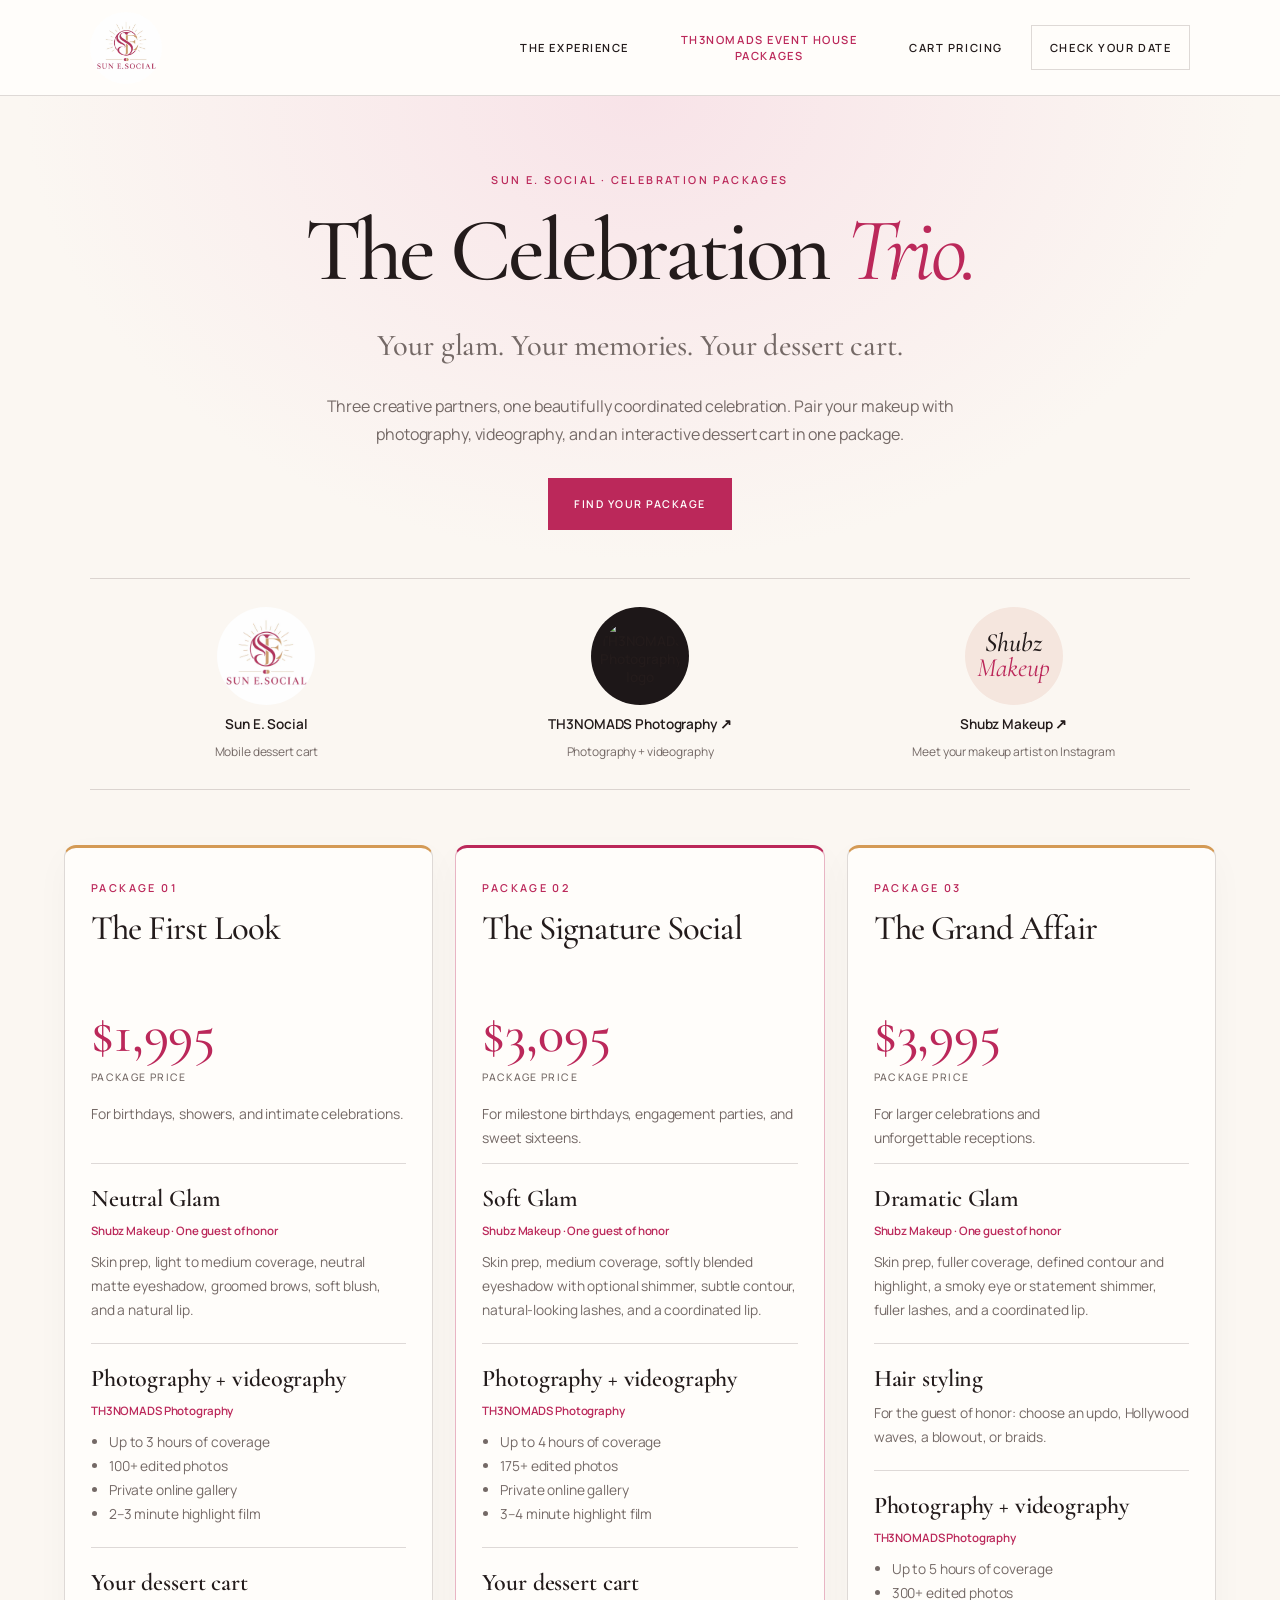
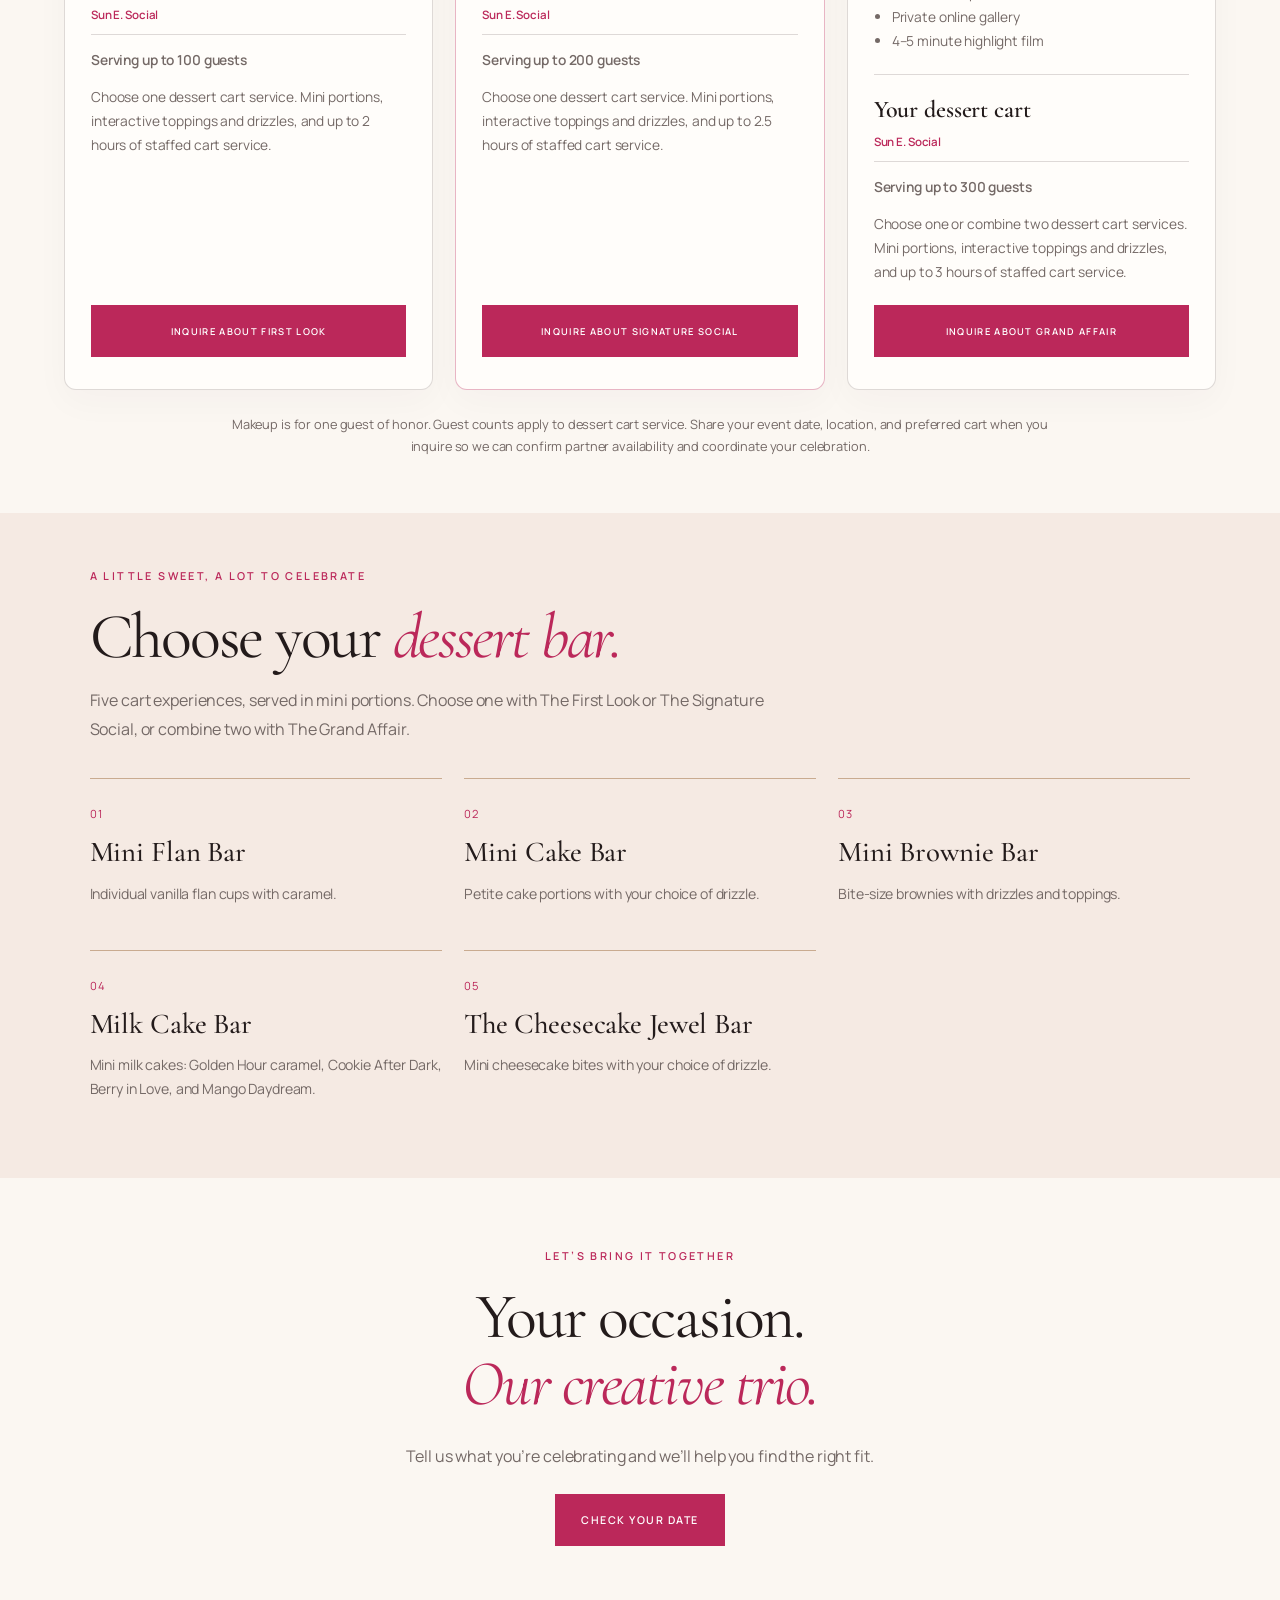
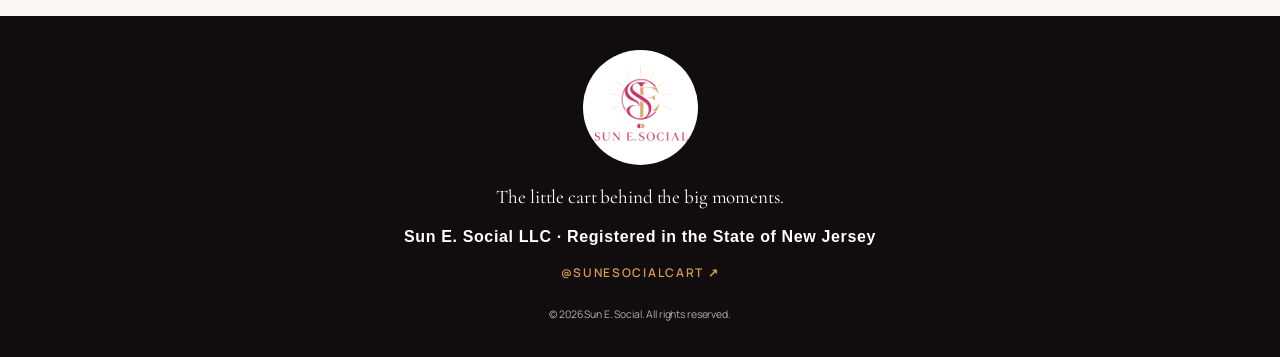
==== commit 8e9e5007: "Rename Event House and Cart Pricing navigation" ====
--- a/deals.html
+++ b/deals.html
@@ -14,7 +14,7 @@
   <meta name="description" content="Makeup, photography, videography, and a staffed dessert cart in three celebration packages from Sun E. Social, TH3NOMADS Photography, and Shubz Makeup.">
   <meta property="og:type" content="website">
   <meta property="og:site_name" content="Sun E. Social">
-  <meta property="og:title" content="Deals &amp; Celebration Packages | Sun E. Social">
+  <meta property="og:title" content="TH3NOMADS Event House Packages | Sun E. Social">
   <meta property="og:description" content="The little cart behind the big moments. Custom mobile cart experiences for events and celebrations throughout New Jersey and surrounding areas.">
   <meta property="og:url" content="https://sunesocialcart.com/deals.html">
   <meta property="og:image" content="https://sunesocialcart.com/assets/cart-wide.jpg">
@@ -24,7 +24,7 @@
   <meta property="og:image:height" content="750">
   <meta property="og:image:alt" content="Sun E. Social pink and gold mobile food cart at an outdoor event">
   <meta name="twitter:card" content="summary_large_image">
-  <meta name="twitter:title" content="Deals &amp; Celebration Packages | Sun E. Social">
+  <meta name="twitter:title" content="TH3NOMADS Event House Packages | Sun E. Social">
   <meta name="twitter:description" content="The little cart behind the big moments. Custom mobile cart experiences for events and celebrations throughout New Jersey and surrounding areas.">
   <meta name="twitter:image" content="https://sunesocialcart.com/assets/cart-wide.jpg">
   <meta name="twitter:image:alt" content="Sun E. Social pink and gold mobile food cart at an outdoor event">
@@ -35,13 +35,13 @@
   <link rel="canonical" href="https://sunesocialcart.com/deals.html">
   <link rel="icon" href="assets/logo.webp">
   <link rel="stylesheet" href="styles.css?v=20261114-celebration-trio">
-  <title>Deals &amp; Celebration Packages | Sun E. Social</title>
+  <title>TH3NOMADS Event House Packages | Sun E. Social</title>
 </head><body><header class="site-header">
     <a class="brand" href="index.html" aria-label="Sun E. Social home"><img src="assets/logo.webp" alt="Sun E. Social"></a>
     <nav aria-label="Primary navigation">
       <a href="index.html#experience">The experience</a>
-      <a href="deals.html" aria-current="page">Deals</a>
-      <a class="packages-link" href="packages.html">Packages &amp; Pricing</a>
+      <a href="deals.html" aria-current="page" style="white-space:normal;text-align:center;line-height:1.35;max-width:14rem">TH3NOMADS Event House Packages</a>
+      <a class="packages-link" href="packages.html">Cart Pricing</a>
       <a class="nav-cta" href="index.html#inquiry">Check Your Date</a>
     </nav>
   </header><main class="trio-page"><section class="trio-hero"><p class="eyebrow">Sun E. Social · Celebration packages</p><h1>The Celebration <em>Trio.</em></h1><p class="trio-tagline">Your glam. Your memories. Your dessert cart.</p><p>Three creative partners, one beautifully coordinated celebration. Pair your makeup with photography, videography, and an interactive dessert cart in one package.</p><a href="#trio-packages" class="button primary">Find your package</a></section><section class="trio-partners" aria-label="Meet your celebration partners"><a href="https://sunesocialcart.com/"><img src="assets/logo.webp" alt="Sun E. Social logo"><span>Sun E. Social</span><small>Mobile dessert cart</small></a><a href="https://www.th3nomadsphotography.com/" target="_blank" rel="noopener noreferrer"><img class="trio-photo-logo" src="https://www.th3nomadsphotography.com/assets/logo.png" alt="TH3NOMADS Photography logo"><span>TH3NOMADS Photography ↗</span><small>Photography + videography</small></a><a href="https://www.instagram.com/shubzmakeup?vrfl=MThicGFoMXc3Y2c1eQ==" target="_blank" rel="noopener noreferrer"><span class="trio-makeup-mark" aria-hidden="true">Shubz<br><em>Makeup</em></span><span>Shubz Makeup ↗</span><small>Meet your makeup artist on Instagram</small></a></section><section class="trio-package-section" id="trio-packages" aria-label="Celebration packages"><div class="trio-grid"><article class="trio-card" aria-labelledby="first-look-title"><div class="trio-card-top"><p class="eyebrow">Package 01</p><h2 id="first-look-title">The First Look</h2><p class="trio-price">$1,995<span>Package price</span></p><p class="trio-occasion">For birthdays, showers, and intimate celebrations.</p></div><div class="trio-service"><h3>Neutral Glam</h3><p class="trio-provider">Shubz Makeup · One guest of honor</p><p>Skin prep, light to medium coverage, neutral matte eyeshadow, groomed brows, soft blush, and a natural lip.</p></div><div class="trio-service"><h3>Photography + videography</h3><p class="trio-provider">TH3NOMADS Photography</p><ul><li>Up to 3 hours of coverage</li><li>100+ edited photos</li><li>Private online gallery</li><li>2–3 minute highlight film</li></ul></div><div class="trio-service"><h3>Your dessert cart</h3><p class="trio-provider">Sun E. Social</p><p class="trio-guests">Serving up to 100 guests</p><p>Choose one dessert cart service. Mini portions, interactive toppings and drizzles, and up to 2 hours of staffed cart service.</p></div><a class="button primary trio-inquire" href="index.html?package=first-look#inquiry">Inquire about First Look</a></article><article class="trio-card" aria-labelledby="signature-social-title"><div class="trio-card-top"><p class="eyebrow">Package 02</p><h2 id="signature-social-title">The Signature Social</h2><p class="trio-price">$3,095<span>Package price</span></p><p class="trio-occasion">For milestone birthdays, engagement parties, and sweet sixteens.</p></div><div class="trio-service"><h3>Soft Glam</h3><p class="trio-provider">Shubz Makeup · One guest of honor</p><p>Skin prep, medium coverage, softly blended eyeshadow with optional shimmer, subtle contour, natural-looking lashes, and a coordinated lip.</p></div><div class="trio-service"><h3>Photography + videography</h3><p class="trio-provider">TH3NOMADS Photography</p><ul><li>Up to 4 hours of coverage</li><li>175+ edited photos</li><li>Private online gallery</li><li>3–4 minute highlight film</li></ul></div><div class="trio-service"><h3>Your dessert cart</h3><p class="trio-provider">Sun E. Social</p><p class="trio-guests">Serving up to 200 guests</p><p>Choose one dessert cart service. Mini portions, interactive toppings and drizzles, and up to 2.5 hours of staffed cart service.</p></div><a class="button primary trio-inquire" href="index.html?package=signature-social#inquiry">Inquire about Signature Social</a></article><article class="trio-card" aria-labelledby="grand-affair-title"><div class="trio-card-top"><p class="eyebrow">Package 03</p><h2 id="grand-affair-title">The Grand Affair</h2><p class="trio-price">$3,995<span>Package price</span></p><p class="trio-occasion">For larger celebrations and unforgettable receptions.</p></div><div class="trio-service"><h3>Dramatic Glam</h3><p class="trio-provider">Shubz Makeup · One guest of honor</p><p>Skin prep, fuller coverage, defined contour and highlight, a smoky eye or statement shimmer, fuller lashes, and a coordinated lip.</p></div><div class="trio-service"><h3>Hair styling</h3><p>For the guest of honor: choose an updo, Hollywood waves, a blowout, or braids.</p></div><div class="trio-service"><h3>Photography + videography</h3><p class="trio-provider">TH3NOMADS Photography</p><ul><li>Up to 5 hours of coverage</li><li>300+ edited photos</li><li>Private online gallery</li><li>4–5 minute highlight film</li></ul></div><div class="trio-service"><h3>Your dessert cart</h3><p class="trio-provider">Sun E. Social</p><p class="trio-guests">Serving up to 300 guests</p><p>Choose one or combine two dessert cart services. Mini portions, interactive toppings and drizzles, and up to 3 hours of staffed cart service.</p></div><a class="button primary trio-inquire" href="index.html?package=grand-affair#inquiry">Inquire about Grand Affair</a></article></div><p class="trio-note">Makeup is for one guest of honor. Guest counts apply to dessert cart service. Share your event date, location, and preferred cart when you inquire so we can confirm partner availability and coordinate your celebration.</p></section><section class="trio-menu" aria-labelledby="trio-menu-title"><p class="eyebrow">A little sweet, a lot to celebrate</p><h2 id="trio-menu-title">Choose your <em>dessert bar.</em></h2><p>Five cart experiences, served in mini portions. Choose one with The First Look or The Signature Social, or combine two with The Grand Affair.</p><div class="trio-menu-grid"><article><span aria-hidden="true">01</span><h3>Mini Flan Bar</h3><p>Individual vanilla flan cups with caramel.</p></article><article><span aria-hidden="true">02</span><h3>Mini Cake Bar</h3><p>Petite cake portions with your choice of drizzle.</p></article><article><span aria-hidden="true">03</span><h3>Mini Brownie Bar</h3><p>Bite-size brownies with drizzles and toppings.</p></article><article><span aria-hidden="true">04</span><h3>Milk Cake Bar</h3><p>Mini milk cakes: Golden Hour caramel, Cookie After Dark, Berry in Love, and Mango Daydream.</p></article><article><span aria-hidden="true">05</span><h3>The Cheesecake Jewel Bar</h3><p>Mini cheesecake bites with your choice of drizzle.</p></article></div></section><section class="trio-close"><p class="eyebrow">Let’s bring it together</p><h2>Your occasion.<br><em>Our creative trio.</em></h2><p>Tell us what you’re celebrating and we’ll help you find the right fit.</p><a href="index.html#inquiry" class="button primary">Check your date</a></section></main><footer><img src="assets/logo.webp" alt="Sun E. Social"><p>The little cart behind the big moments.</p><p style="font-family:Arial,Helvetica,sans-serif;font-size:1rem;font-weight:600;letter-spacing:.04em;color:#fff;margin:18px 0;">Sun E. Social LLC · Registered in the State of New Jersey</p><a class="instagram-link" href="https://www.instagram.com/sunesocialcart" target="_blank" rel="noreferrer" aria-label="Follow Sun E. Social on Instagram">@sunesocialcart ↗</a><small>© 2026 Sun E. Social. All rights reserved.</small></footer></body></html>
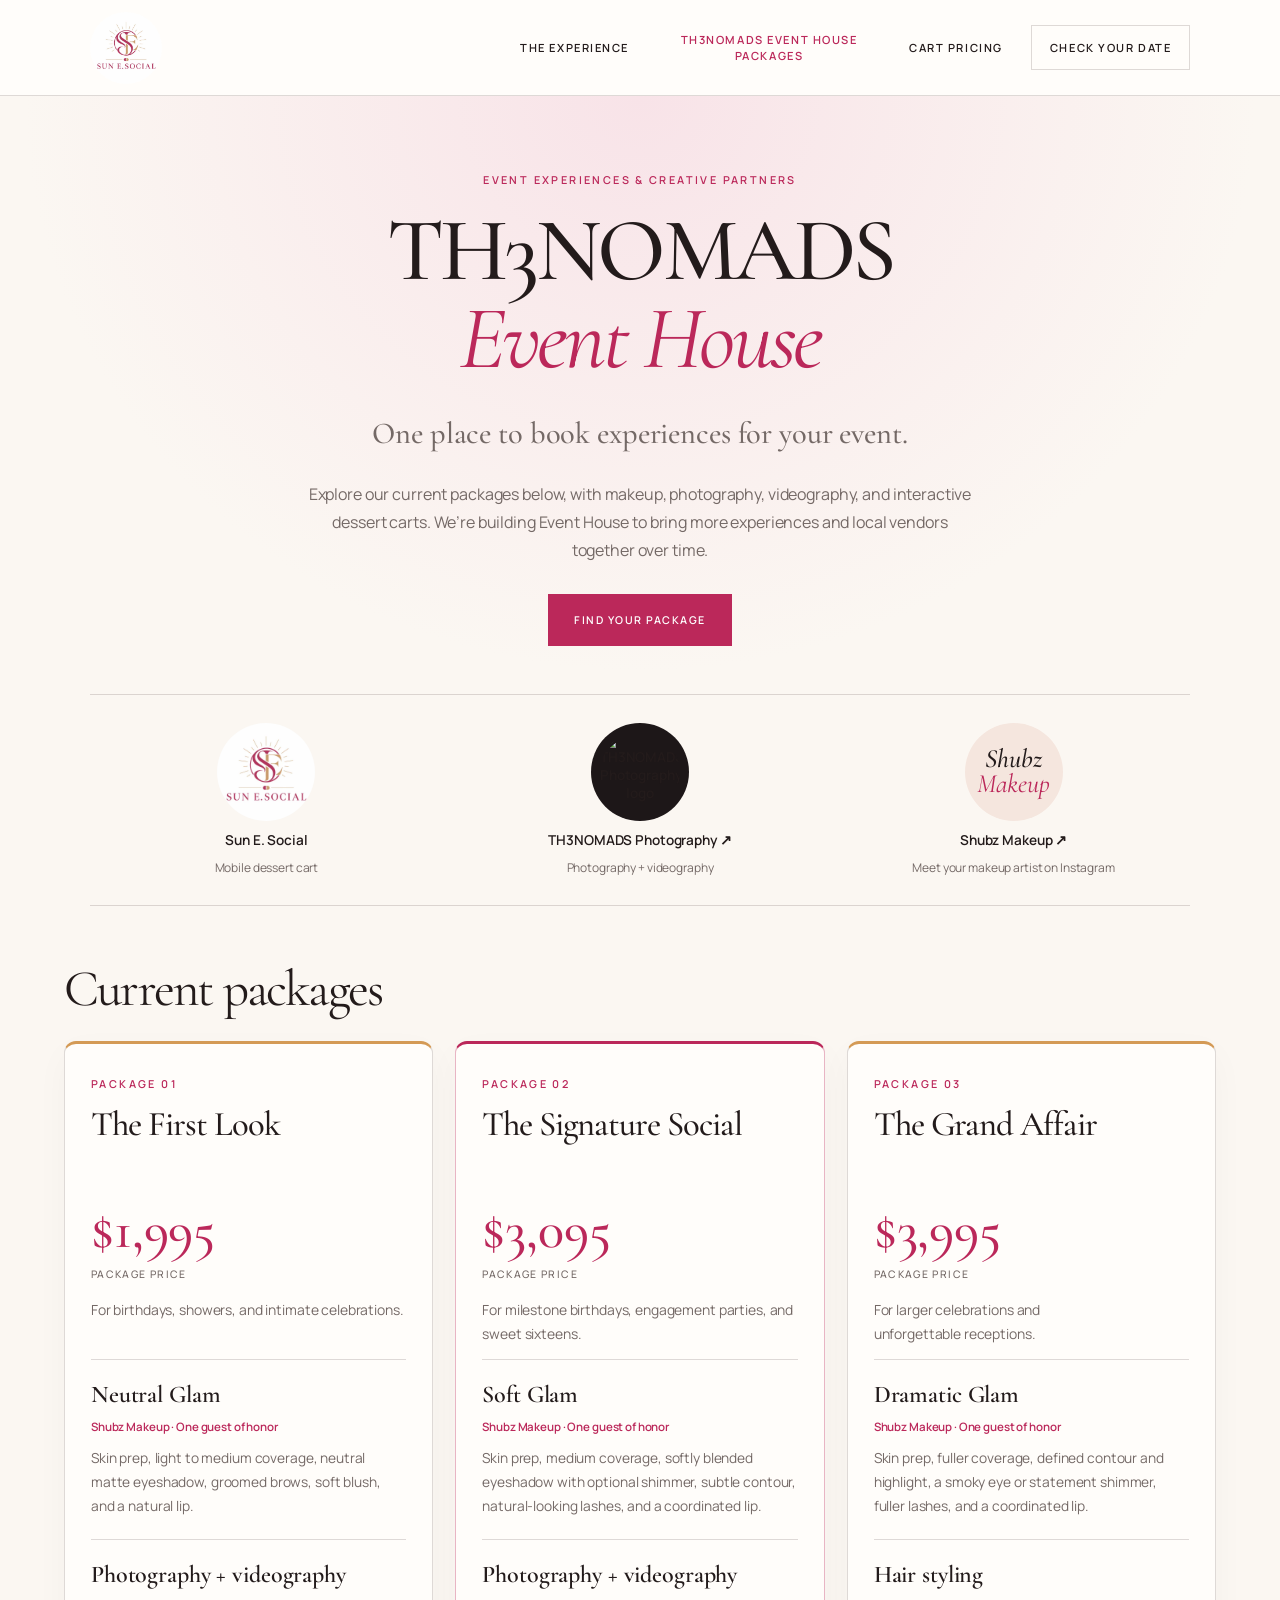
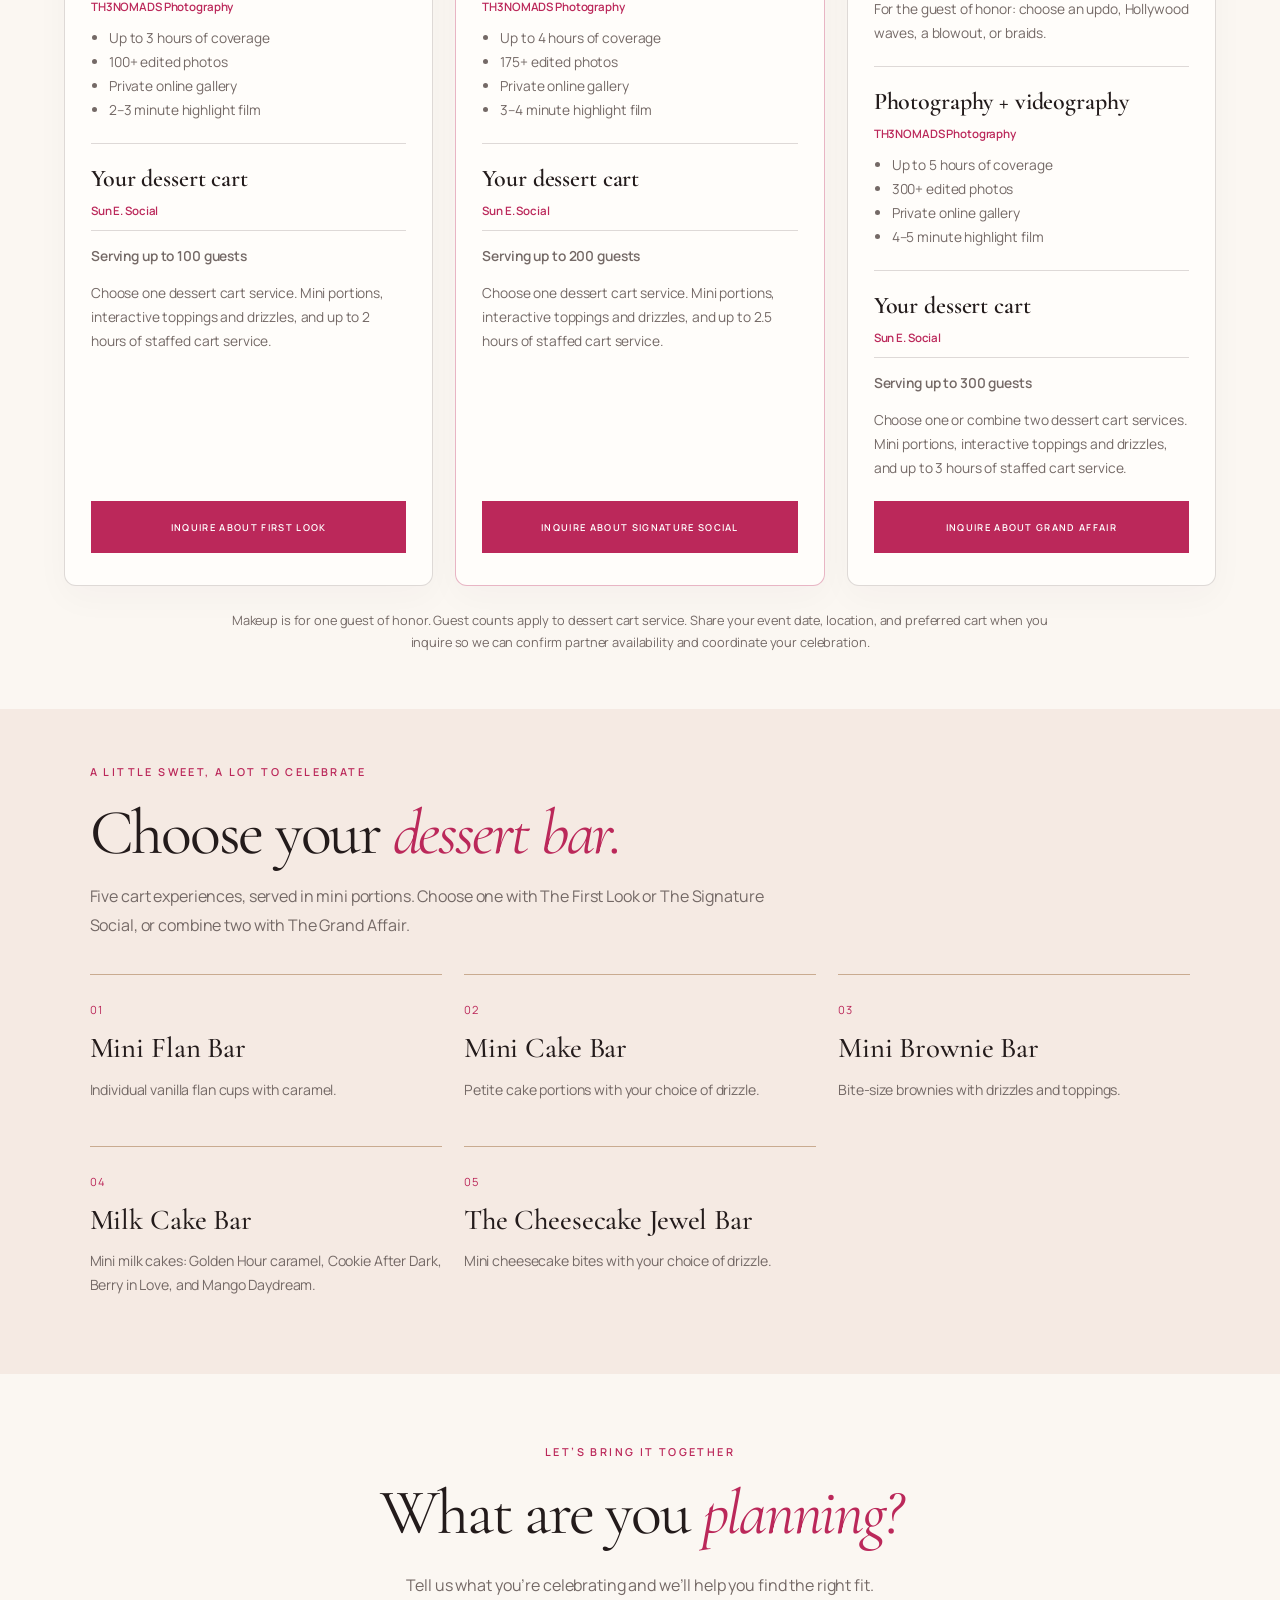
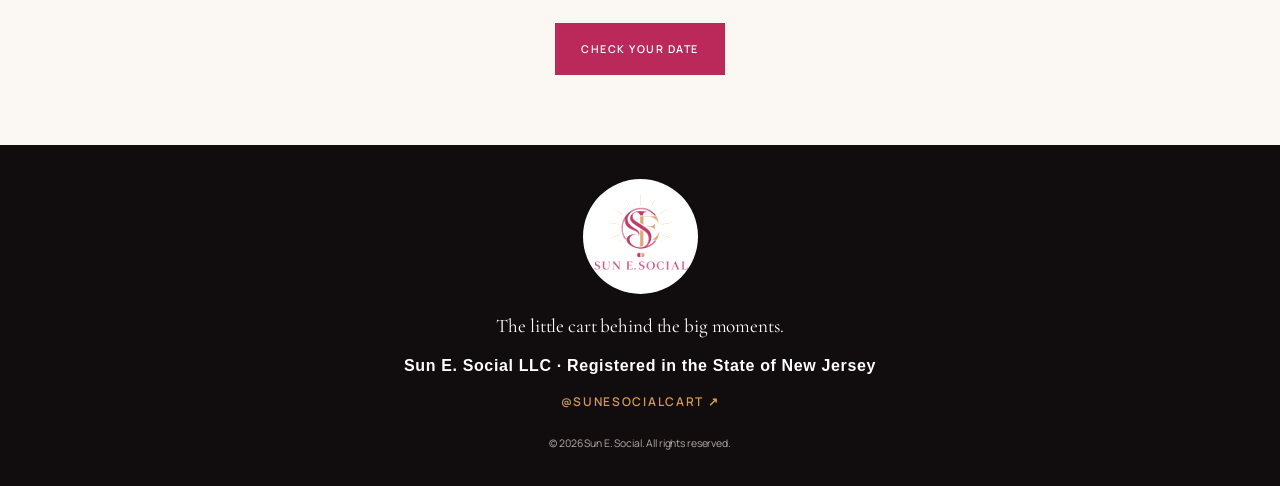
==== commit 64df5507: "Position Event House for future experiences and vendors" ====
--- a/deals.html
+++ b/deals.html
@@ -11,11 +11,11 @@
   </script>
   <meta charset="utf-8">
   <meta name="viewport" content="width=device-width,initial-scale=1">
-  <meta name="description" content="Makeup, photography, videography, and a staffed dessert cart in three celebration packages from Sun E. Social, TH3NOMADS Photography, and Shubz Makeup.">
+  <meta name="description" content="Explore event experiences from TH3NOMADS Event House. Book beauty services, photography, videography, and dessert carts together through one inquiry.">
   <meta property="og:type" content="website">
   <meta property="og:site_name" content="Sun E. Social">
   <meta property="og:title" content="TH3NOMADS Event House Packages | Sun E. Social">
-  <meta property="og:description" content="The little cart behind the big moments. Custom mobile cart experiences for events and celebrations throughout New Jersey and surrounding areas.">
+  <meta property="og:description" content="Explore event experiences from TH3NOMADS Event House. Book beauty services, photography, videography, and dessert carts together through one inquiry.">
   <meta property="og:url" content="https://sunesocialcart.com/deals.html">
   <meta property="og:image" content="https://sunesocialcart.com/assets/cart-wide.jpg">
   <meta property="og:image:secure_url" content="https://sunesocialcart.com/assets/cart-wide.jpg">
@@ -25,7 +25,7 @@
   <meta property="og:image:alt" content="Sun E. Social pink and gold mobile food cart at an outdoor event">
   <meta name="twitter:card" content="summary_large_image">
   <meta name="twitter:title" content="TH3NOMADS Event House Packages | Sun E. Social">
-  <meta name="twitter:description" content="The little cart behind the big moments. Custom mobile cart experiences for events and celebrations throughout New Jersey and surrounding areas.">
+  <meta name="twitter:description" content="Explore event experiences from TH3NOMADS Event House. Book beauty services, photography, videography, and dessert carts together through one inquiry.">
   <meta name="twitter:image" content="https://sunesocialcart.com/assets/cart-wide.jpg">
   <meta name="twitter:image:alt" content="Sun E. Social pink and gold mobile food cart at an outdoor event">
   <meta name="theme-color" content="#bb285a">
@@ -44,4 +44,4 @@
       <a class="packages-link" href="packages.html">Cart Pricing</a>
       <a class="nav-cta" href="index.html#inquiry">Check Your Date</a>
     </nav>
-  </header><main class="trio-page"><section class="trio-hero"><p class="eyebrow">Sun E. Social · Celebration packages</p><h1>The Celebration <em>Trio.</em></h1><p class="trio-tagline">Your glam. Your memories. Your dessert cart.</p><p>Three creative partners, one beautifully coordinated celebration. Pair your makeup with photography, videography, and an interactive dessert cart in one package.</p><a href="#trio-packages" class="button primary">Find your package</a></section><section class="trio-partners" aria-label="Meet your celebration partners"><a href="https://sunesocialcart.com/"><img src="assets/logo.webp" alt="Sun E. Social logo"><span>Sun E. Social</span><small>Mobile dessert cart</small></a><a href="https://www.th3nomadsphotography.com/" target="_blank" rel="noopener noreferrer"><img class="trio-photo-logo" src="https://www.th3nomadsphotography.com/assets/logo.png" alt="TH3NOMADS Photography logo"><span>TH3NOMADS Photography ↗</span><small>Photography + videography</small></a><a href="https://www.instagram.com/shubzmakeup?vrfl=MThicGFoMXc3Y2c1eQ==" target="_blank" rel="noopener noreferrer"><span class="trio-makeup-mark" aria-hidden="true">Shubz<br><em>Makeup</em></span><span>Shubz Makeup ↗</span><small>Meet your makeup artist on Instagram</small></a></section><section class="trio-package-section" id="trio-packages" aria-label="Celebration packages"><div class="trio-grid"><article class="trio-card" aria-labelledby="first-look-title"><div class="trio-card-top"><p class="eyebrow">Package 01</p><h2 id="first-look-title">The First Look</h2><p class="trio-price">$1,995<span>Package price</span></p><p class="trio-occasion">For birthdays, showers, and intimate celebrations.</p></div><div class="trio-service"><h3>Neutral Glam</h3><p class="trio-provider">Shubz Makeup · One guest of honor</p><p>Skin prep, light to medium coverage, neutral matte eyeshadow, groomed brows, soft blush, and a natural lip.</p></div><div class="trio-service"><h3>Photography + videography</h3><p class="trio-provider">TH3NOMADS Photography</p><ul><li>Up to 3 hours of coverage</li><li>100+ edited photos</li><li>Private online gallery</li><li>2–3 minute highlight film</li></ul></div><div class="trio-service"><h3>Your dessert cart</h3><p class="trio-provider">Sun E. Social</p><p class="trio-guests">Serving up to 100 guests</p><p>Choose one dessert cart service. Mini portions, interactive toppings and drizzles, and up to 2 hours of staffed cart service.</p></div><a class="button primary trio-inquire" href="index.html?package=first-look#inquiry">Inquire about First Look</a></article><article class="trio-card" aria-labelledby="signature-social-title"><div class="trio-card-top"><p class="eyebrow">Package 02</p><h2 id="signature-social-title">The Signature Social</h2><p class="trio-price">$3,095<span>Package price</span></p><p class="trio-occasion">For milestone birthdays, engagement parties, and sweet sixteens.</p></div><div class="trio-service"><h3>Soft Glam</h3><p class="trio-provider">Shubz Makeup · One guest of honor</p><p>Skin prep, medium coverage, softly blended eyeshadow with optional shimmer, subtle contour, natural-looking lashes, and a coordinated lip.</p></div><div class="trio-service"><h3>Photography + videography</h3><p class="trio-provider">TH3NOMADS Photography</p><ul><li>Up to 4 hours of coverage</li><li>175+ edited photos</li><li>Private online gallery</li><li>3–4 minute highlight film</li></ul></div><div class="trio-service"><h3>Your dessert cart</h3><p class="trio-provider">Sun E. Social</p><p class="trio-guests">Serving up to 200 guests</p><p>Choose one dessert cart service. Mini portions, interactive toppings and drizzles, and up to 2.5 hours of staffed cart service.</p></div><a class="button primary trio-inquire" href="index.html?package=signature-social#inquiry">Inquire about Signature Social</a></article><article class="trio-card" aria-labelledby="grand-affair-title"><div class="trio-card-top"><p class="eyebrow">Package 03</p><h2 id="grand-affair-title">The Grand Affair</h2><p class="trio-price">$3,995<span>Package price</span></p><p class="trio-occasion">For larger celebrations and unforgettable receptions.</p></div><div class="trio-service"><h3>Dramatic Glam</h3><p class="trio-provider">Shubz Makeup · One guest of honor</p><p>Skin prep, fuller coverage, defined contour and highlight, a smoky eye or statement shimmer, fuller lashes, and a coordinated lip.</p></div><div class="trio-service"><h3>Hair styling</h3><p>For the guest of honor: choose an updo, Hollywood waves, a blowout, or braids.</p></div><div class="trio-service"><h3>Photography + videography</h3><p class="trio-provider">TH3NOMADS Photography</p><ul><li>Up to 5 hours of coverage</li><li>300+ edited photos</li><li>Private online gallery</li><li>4–5 minute highlight film</li></ul></div><div class="trio-service"><h3>Your dessert cart</h3><p class="trio-provider">Sun E. Social</p><p class="trio-guests">Serving up to 300 guests</p><p>Choose one or combine two dessert cart services. Mini portions, interactive toppings and drizzles, and up to 3 hours of staffed cart service.</p></div><a class="button primary trio-inquire" href="index.html?package=grand-affair#inquiry">Inquire about Grand Affair</a></article></div><p class="trio-note">Makeup is for one guest of honor. Guest counts apply to dessert cart service. Share your event date, location, and preferred cart when you inquire so we can confirm partner availability and coordinate your celebration.</p></section><section class="trio-menu" aria-labelledby="trio-menu-title"><p class="eyebrow">A little sweet, a lot to celebrate</p><h2 id="trio-menu-title">Choose your <em>dessert bar.</em></h2><p>Five cart experiences, served in mini portions. Choose one with The First Look or The Signature Social, or combine two with The Grand Affair.</p><div class="trio-menu-grid"><article><span aria-hidden="true">01</span><h3>Mini Flan Bar</h3><p>Individual vanilla flan cups with caramel.</p></article><article><span aria-hidden="true">02</span><h3>Mini Cake Bar</h3><p>Petite cake portions with your choice of drizzle.</p></article><article><span aria-hidden="true">03</span><h3>Mini Brownie Bar</h3><p>Bite-size brownies with drizzles and toppings.</p></article><article><span aria-hidden="true">04</span><h3>Milk Cake Bar</h3><p>Mini milk cakes: Golden Hour caramel, Cookie After Dark, Berry in Love, and Mango Daydream.</p></article><article><span aria-hidden="true">05</span><h3>The Cheesecake Jewel Bar</h3><p>Mini cheesecake bites with your choice of drizzle.</p></article></div></section><section class="trio-close"><p class="eyebrow">Let’s bring it together</p><h2>Your occasion.<br><em>Our creative trio.</em></h2><p>Tell us what you’re celebrating and we’ll help you find the right fit.</p><a href="index.html#inquiry" class="button primary">Check your date</a></section></main><footer><img src="assets/logo.webp" alt="Sun E. Social"><p>The little cart behind the big moments.</p><p style="font-family:Arial,Helvetica,sans-serif;font-size:1rem;font-weight:600;letter-spacing:.04em;color:#fff;margin:18px 0;">Sun E. Social LLC · Registered in the State of New Jersey</p><a class="instagram-link" href="https://www.instagram.com/sunesocialcart" target="_blank" rel="noreferrer" aria-label="Follow Sun E. Social on Instagram">@sunesocialcart ↗</a><small>© 2026 Sun E. Social. All rights reserved.</small></footer></body></html>
+  </header><main class="trio-page"><section class="trio-hero"><p class="eyebrow">Event experiences &amp; creative partners</p><h1>TH3NOMADS <em>Event House</em></h1><p class="trio-tagline">One place to book experiences for your event.</p><p>Explore our current packages below, with makeup, photography, videography, and interactive dessert carts. We’re building Event House to bring more experiences and local vendors together over time.</p><a href="#trio-packages" class="button primary">Find your package</a></section><section class="trio-partners" aria-label="Current Event House partners"><a href="https://sunesocialcart.com/"><img src="assets/logo.webp" alt="Sun E. Social logo"><span>Sun E. Social</span><small>Mobile dessert cart</small></a><a href="https://www.th3nomadsphotography.com/" target="_blank" rel="noopener noreferrer"><img class="trio-photo-logo" src="https://www.th3nomadsphotography.com/assets/logo.png" alt="TH3NOMADS Photography logo"><span>TH3NOMADS Photography ↗</span><small>Photography + videography</small></a><a href="https://www.instagram.com/shubzmakeup?vrfl=MThicGFoMXc3Y2c1eQ==" target="_blank" rel="noopener noreferrer"><span class="trio-makeup-mark" aria-hidden="true">Shubz<br><em>Makeup</em></span><span>Shubz Makeup ↗</span><small>Meet your makeup artist on Instagram</small></a></section><section class="trio-package-section" id="trio-packages" aria-labelledby="current-packages"><h2 id="current-packages" style="font-size:clamp(2.2rem,4vw,3.5rem);line-height:1.1;margin:0 0 24px">Current packages</h2><div class="trio-grid"><article class="trio-card" aria-labelledby="first-look-title"><div class="trio-card-top"><p class="eyebrow">Package 01</p><h2 id="first-look-title">The First Look</h2><p class="trio-price">$1,995<span>Package price</span></p><p class="trio-occasion">For birthdays, showers, and intimate celebrations.</p></div><div class="trio-service"><h3>Neutral Glam</h3><p class="trio-provider">Shubz Makeup · One guest of honor</p><p>Skin prep, light to medium coverage, neutral matte eyeshadow, groomed brows, soft blush, and a natural lip.</p></div><div class="trio-service"><h3>Photography + videography</h3><p class="trio-provider">TH3NOMADS Photography</p><ul><li>Up to 3 hours of coverage</li><li>100+ edited photos</li><li>Private online gallery</li><li>2–3 minute highlight film</li></ul></div><div class="trio-service"><h3>Your dessert cart</h3><p class="trio-provider">Sun E. Social</p><p class="trio-guests">Serving up to 100 guests</p><p>Choose one dessert cart service. Mini portions, interactive toppings and drizzles, and up to 2 hours of staffed cart service.</p></div><a class="button primary trio-inquire" href="index.html?package=first-look#inquiry">Inquire about First Look</a></article><article class="trio-card" aria-labelledby="signature-social-title"><div class="trio-card-top"><p class="eyebrow">Package 02</p><h2 id="signature-social-title">The Signature Social</h2><p class="trio-price">$3,095<span>Package price</span></p><p class="trio-occasion">For milestone birthdays, engagement parties, and sweet sixteens.</p></div><div class="trio-service"><h3>Soft Glam</h3><p class="trio-provider">Shubz Makeup · One guest of honor</p><p>Skin prep, medium coverage, softly blended eyeshadow with optional shimmer, subtle contour, natural-looking lashes, and a coordinated lip.</p></div><div class="trio-service"><h3>Photography + videography</h3><p class="trio-provider">TH3NOMADS Photography</p><ul><li>Up to 4 hours of coverage</li><li>175+ edited photos</li><li>Private online gallery</li><li>3–4 minute highlight film</li></ul></div><div class="trio-service"><h3>Your dessert cart</h3><p class="trio-provider">Sun E. Social</p><p class="trio-guests">Serving up to 200 guests</p><p>Choose one dessert cart service. Mini portions, interactive toppings and drizzles, and up to 2.5 hours of staffed cart service.</p></div><a class="button primary trio-inquire" href="index.html?package=signature-social#inquiry">Inquire about Signature Social</a></article><article class="trio-card" aria-labelledby="grand-affair-title"><div class="trio-card-top"><p class="eyebrow">Package 03</p><h2 id="grand-affair-title">The Grand Affair</h2><p class="trio-price">$3,995<span>Package price</span></p><p class="trio-occasion">For larger celebrations and unforgettable receptions.</p></div><div class="trio-service"><h3>Dramatic Glam</h3><p class="trio-provider">Shubz Makeup · One guest of honor</p><p>Skin prep, fuller coverage, defined contour and highlight, a smoky eye or statement shimmer, fuller lashes, and a coordinated lip.</p></div><div class="trio-service"><h3>Hair styling</h3><p>For the guest of honor: choose an updo, Hollywood waves, a blowout, or braids.</p></div><div class="trio-service"><h3>Photography + videography</h3><p class="trio-provider">TH3NOMADS Photography</p><ul><li>Up to 5 hours of coverage</li><li>300+ edited photos</li><li>Private online gallery</li><li>4–5 minute highlight film</li></ul></div><div class="trio-service"><h3>Your dessert cart</h3><p class="trio-provider">Sun E. Social</p><p class="trio-guests">Serving up to 300 guests</p><p>Choose one or combine two dessert cart services. Mini portions, interactive toppings and drizzles, and up to 3 hours of staffed cart service.</p></div><a class="button primary trio-inquire" href="index.html?package=grand-affair#inquiry">Inquire about Grand Affair</a></article></div><p class="trio-note">Makeup is for one guest of honor. Guest counts apply to dessert cart service. Share your event date, location, and preferred cart when you inquire so we can confirm partner availability and coordinate your celebration.</p></section><section class="trio-menu" aria-labelledby="trio-menu-title"><p class="eyebrow">A little sweet, a lot to celebrate</p><h2 id="trio-menu-title">Choose your <em>dessert bar.</em></h2><p>Five cart experiences, served in mini portions. Choose one with The First Look or The Signature Social, or combine two with The Grand Affair.</p><div class="trio-menu-grid"><article><span aria-hidden="true">01</span><h3>Mini Flan Bar</h3><p>Individual vanilla flan cups with caramel.</p></article><article><span aria-hidden="true">02</span><h3>Mini Cake Bar</h3><p>Petite cake portions with your choice of drizzle.</p></article><article><span aria-hidden="true">03</span><h3>Mini Brownie Bar</h3><p>Bite-size brownies with drizzles and toppings.</p></article><article><span aria-hidden="true">04</span><h3>Milk Cake Bar</h3><p>Mini milk cakes: Golden Hour caramel, Cookie After Dark, Berry in Love, and Mango Daydream.</p></article><article><span aria-hidden="true">05</span><h3>The Cheesecake Jewel Bar</h3><p>Mini cheesecake bites with your choice of drizzle.</p></article></div></section><section class="trio-close"><p class="eyebrow">Let’s bring it together</p><h2>What are you <em>planning?</em></h2><p>Tell us what you’re celebrating and we’ll help you find the right fit.</p><a href="index.html#inquiry" class="button primary">Check your date</a></section></main><footer><img src="assets/logo.webp" alt="Sun E. Social"><p>The little cart behind the big moments.</p><p style="font-family:Arial,Helvetica,sans-serif;font-size:1rem;font-weight:600;letter-spacing:.04em;color:#fff;margin:18px 0;">Sun E. Social LLC · Registered in the State of New Jersey</p><a class="instagram-link" href="https://www.instagram.com/sunesocialcart" target="_blank" rel="noreferrer" aria-label="Follow Sun E. Social on Instagram">@sunesocialcart ↗</a><small>© 2026 Sun E. Social. All rights reserved.</small></footer></body></html>
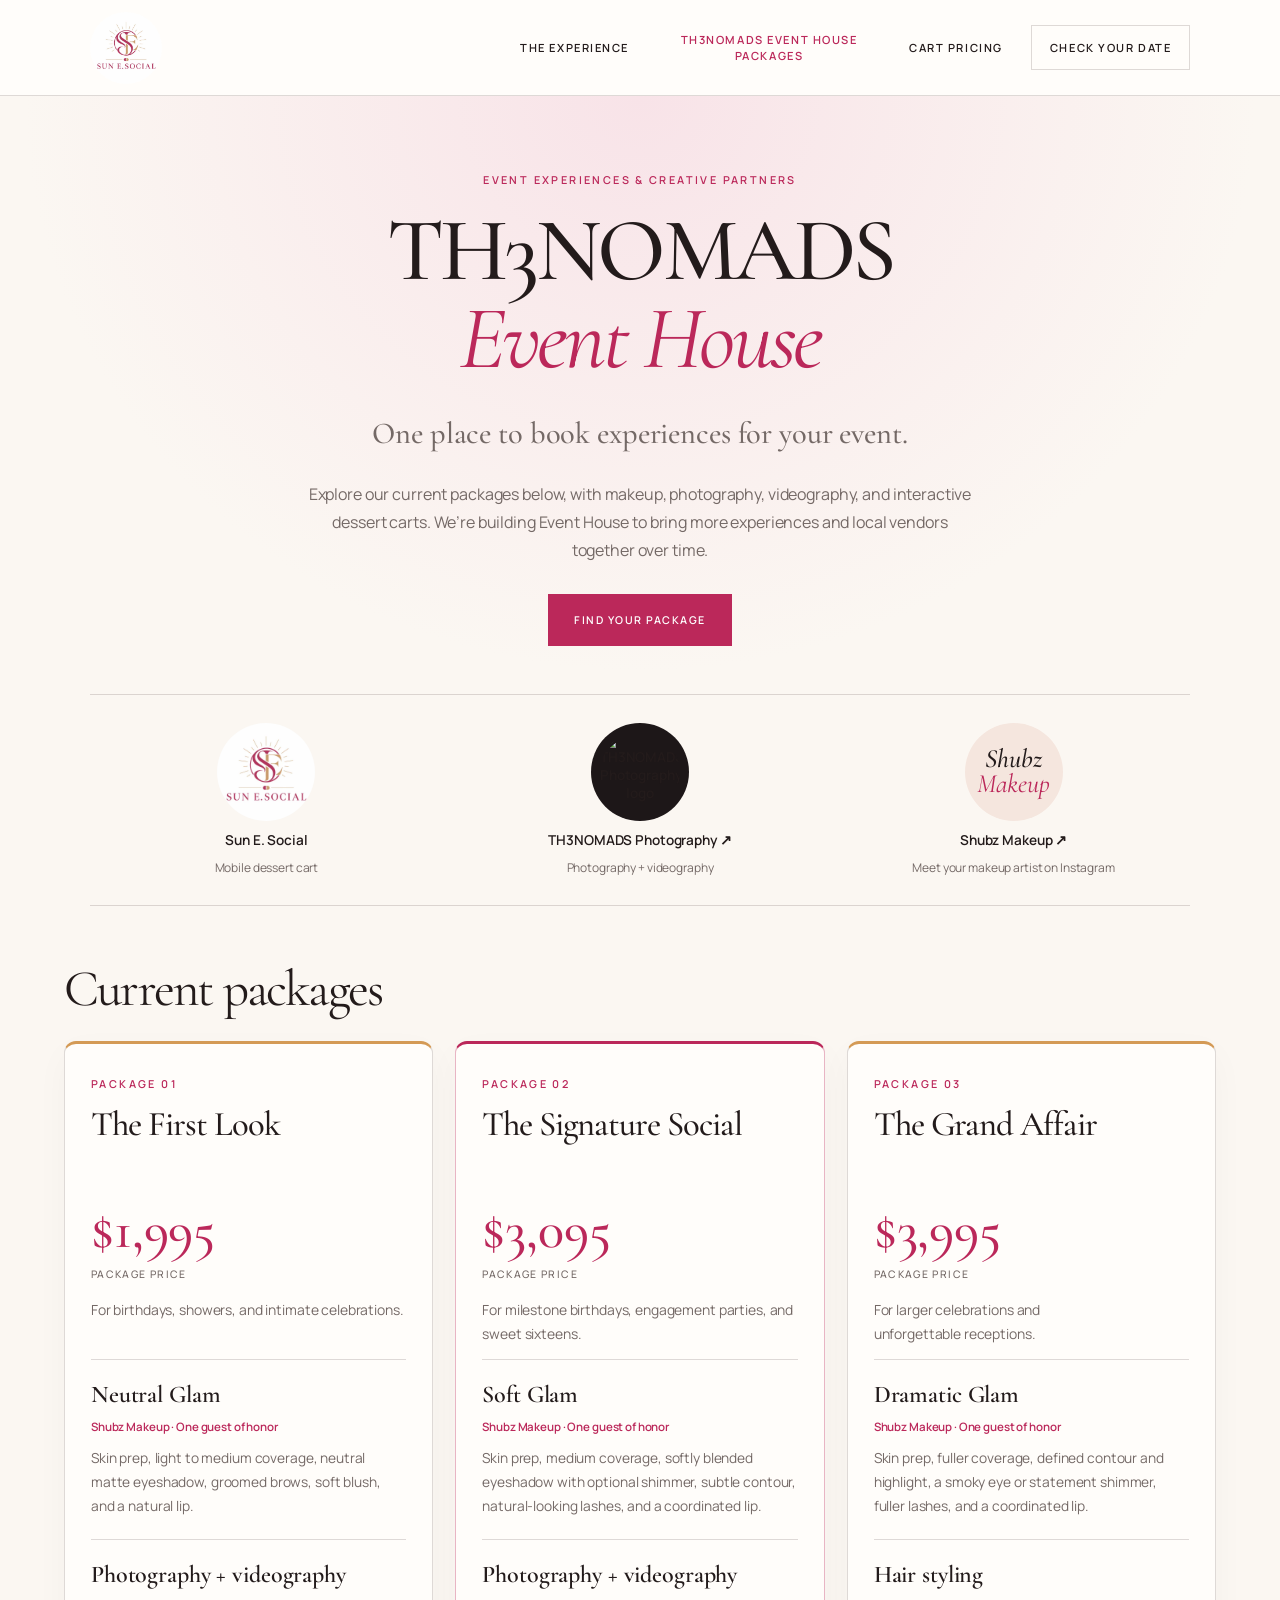
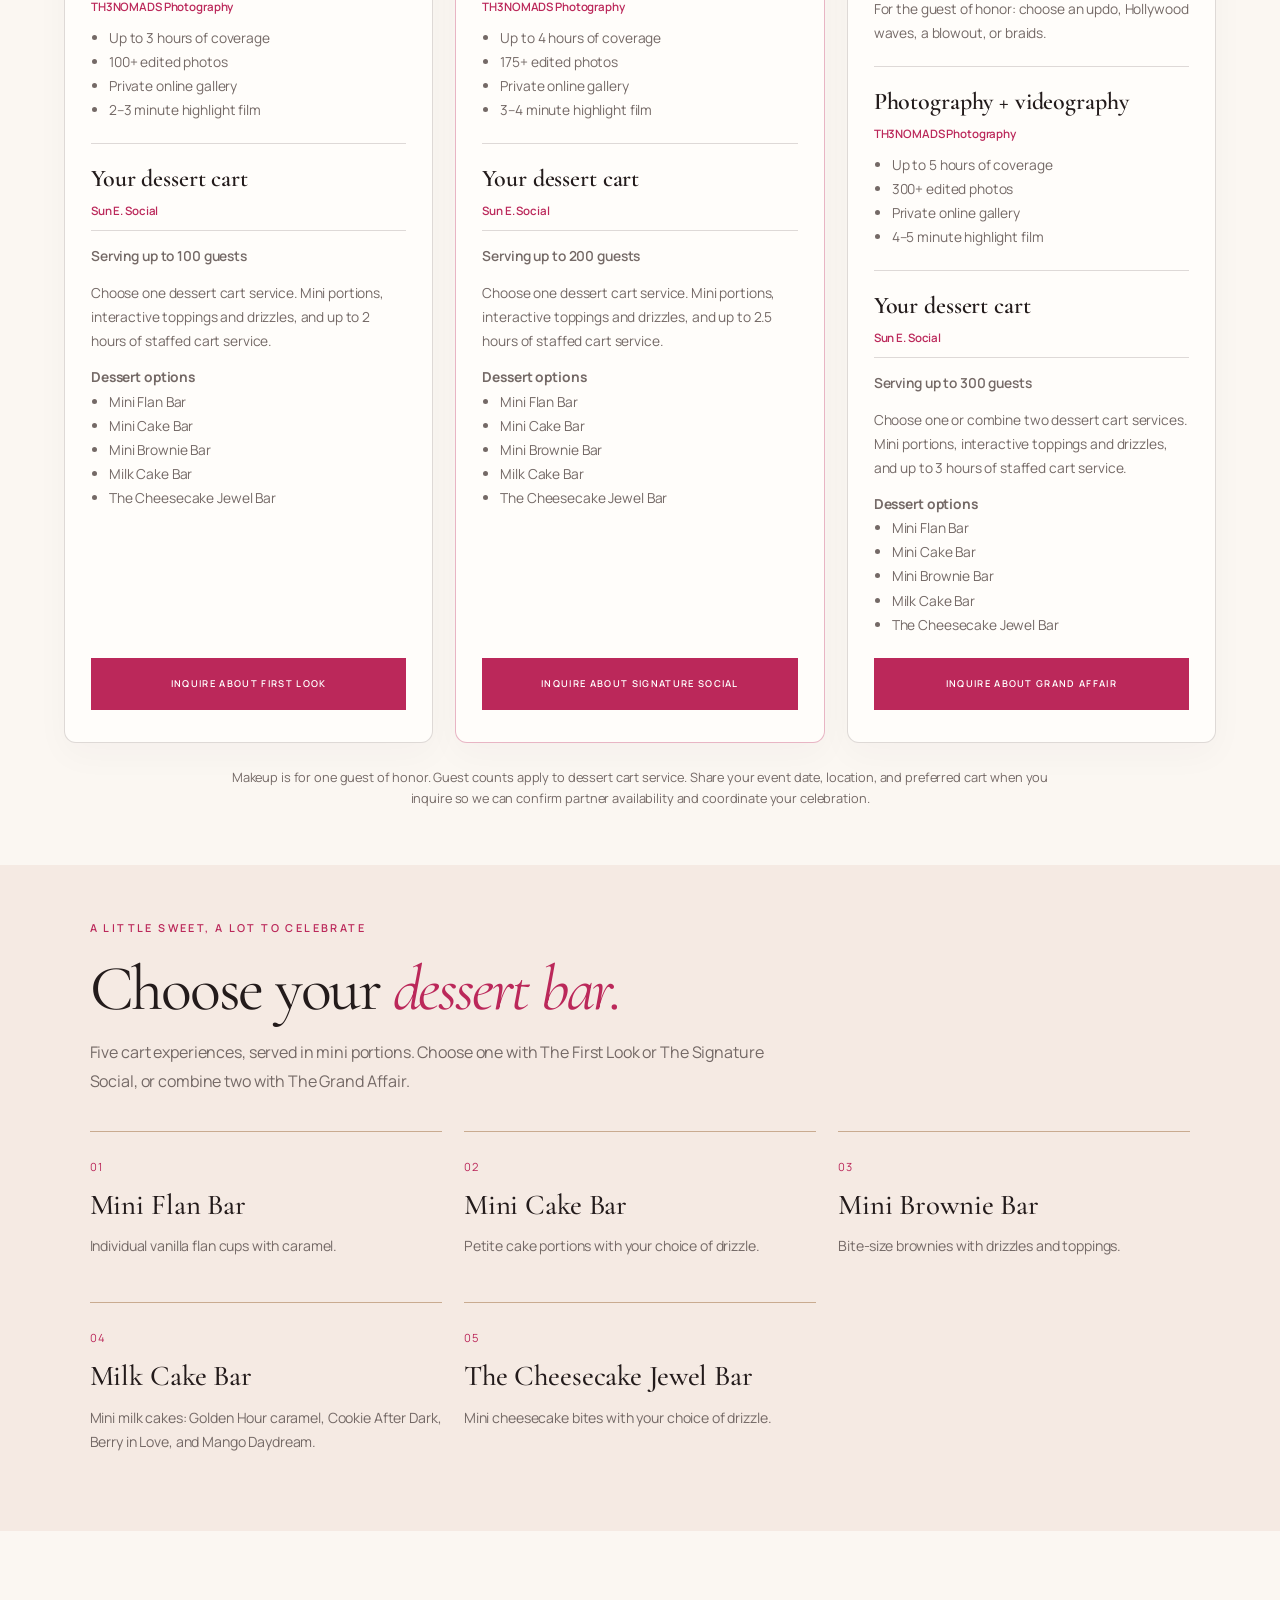
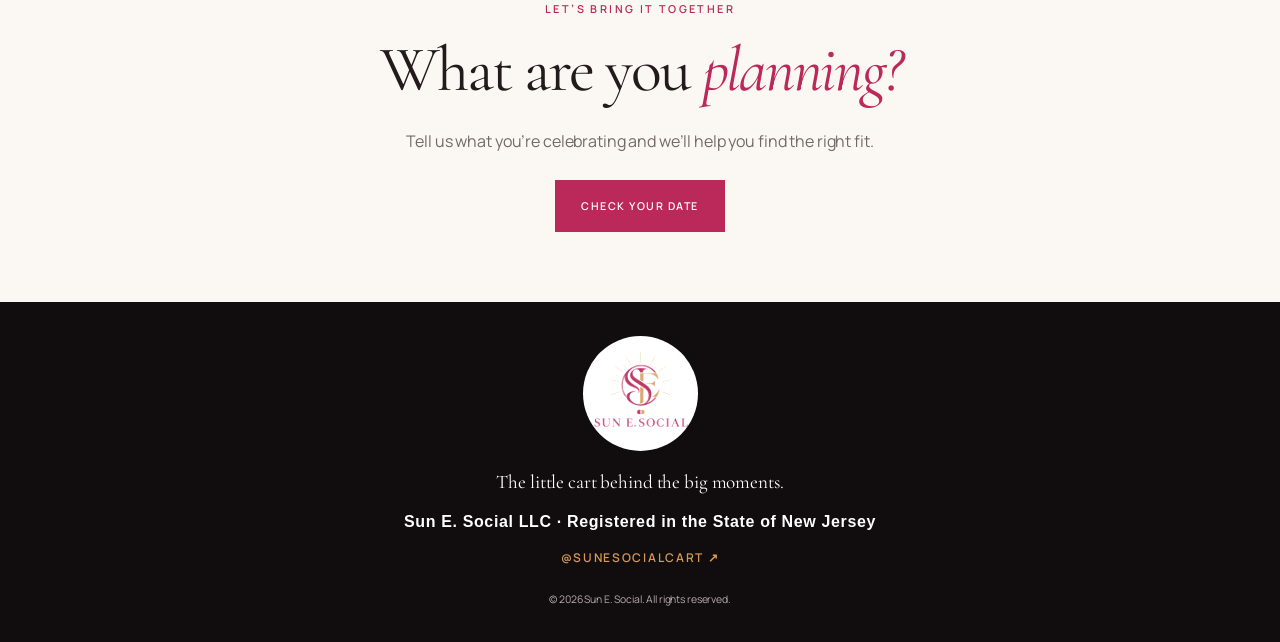
==== commit a033eab1: "List five dessert cart options in each Event House package" ====
--- a/deals.html
+++ b/deals.html
@@ -44,4 +44,4 @@
       <a class="packages-link" href="packages.html">Cart Pricing</a>
       <a class="nav-cta" href="index.html#inquiry">Check Your Date</a>
     </nav>
-  </header><main class="trio-page"><section class="trio-hero"><p class="eyebrow">Event experiences &amp; creative partners</p><h1>TH3NOMADS <em>Event House</em></h1><p class="trio-tagline">One place to book experiences for your event.</p><p>Explore our current packages below, with makeup, photography, videography, and interactive dessert carts. We’re building Event House to bring more experiences and local vendors together over time.</p><a href="#trio-packages" class="button primary">Find your package</a></section><section class="trio-partners" aria-label="Current Event House partners"><a href="https://sunesocialcart.com/"><img src="assets/logo.webp" alt="Sun E. Social logo"><span>Sun E. Social</span><small>Mobile dessert cart</small></a><a href="https://www.th3nomadsphotography.com/" target="_blank" rel="noopener noreferrer"><img class="trio-photo-logo" src="https://www.th3nomadsphotography.com/assets/logo.png" alt="TH3NOMADS Photography logo"><span>TH3NOMADS Photography ↗</span><small>Photography + videography</small></a><a href="https://www.instagram.com/shubzmakeup?vrfl=MThicGFoMXc3Y2c1eQ==" target="_blank" rel="noopener noreferrer"><span class="trio-makeup-mark" aria-hidden="true">Shubz<br><em>Makeup</em></span><span>Shubz Makeup ↗</span><small>Meet your makeup artist on Instagram</small></a></section><section class="trio-package-section" id="trio-packages" aria-labelledby="current-packages"><h2 id="current-packages" style="font-size:clamp(2.2rem,4vw,3.5rem);line-height:1.1;margin:0 0 24px">Current packages</h2><div class="trio-grid"><article class="trio-card" aria-labelledby="first-look-title"><div class="trio-card-top"><p class="eyebrow">Package 01</p><h2 id="first-look-title">The First Look</h2><p class="trio-price">$1,995<span>Package price</span></p><p class="trio-occasion">For birthdays, showers, and intimate celebrations.</p></div><div class="trio-service"><h3>Neutral Glam</h3><p class="trio-provider">Shubz Makeup · One guest of honor</p><p>Skin prep, light to medium coverage, neutral matte eyeshadow, groomed brows, soft blush, and a natural lip.</p></div><div class="trio-service"><h3>Photography + videography</h3><p class="trio-provider">TH3NOMADS Photography</p><ul><li>Up to 3 hours of coverage</li><li>100+ edited photos</li><li>Private online gallery</li><li>2–3 minute highlight film</li></ul></div><div class="trio-service"><h3>Your dessert cart</h3><p class="trio-provider">Sun E. Social</p><p class="trio-guests">Serving up to 100 guests</p><p>Choose one dessert cart service. Mini portions, interactive toppings and drizzles, and up to 2 hours of staffed cart service.</p></div><a class="button primary trio-inquire" href="index.html?package=first-look#inquiry">Inquire about First Look</a></article><article class="trio-card" aria-labelledby="signature-social-title"><div class="trio-card-top"><p class="eyebrow">Package 02</p><h2 id="signature-social-title">The Signature Social</h2><p class="trio-price">$3,095<span>Package price</span></p><p class="trio-occasion">For milestone birthdays, engagement parties, and sweet sixteens.</p></div><div class="trio-service"><h3>Soft Glam</h3><p class="trio-provider">Shubz Makeup · One guest of honor</p><p>Skin prep, medium coverage, softly blended eyeshadow with optional shimmer, subtle contour, natural-looking lashes, and a coordinated lip.</p></div><div class="trio-service"><h3>Photography + videography</h3><p class="trio-provider">TH3NOMADS Photography</p><ul><li>Up to 4 hours of coverage</li><li>175+ edited photos</li><li>Private online gallery</li><li>3–4 minute highlight film</li></ul></div><div class="trio-service"><h3>Your dessert cart</h3><p class="trio-provider">Sun E. Social</p><p class="trio-guests">Serving up to 200 guests</p><p>Choose one dessert cart service. Mini portions, interactive toppings and drizzles, and up to 2.5 hours of staffed cart service.</p></div><a class="button primary trio-inquire" href="index.html?package=signature-social#inquiry">Inquire about Signature Social</a></article><article class="trio-card" aria-labelledby="grand-affair-title"><div class="trio-card-top"><p class="eyebrow">Package 03</p><h2 id="grand-affair-title">The Grand Affair</h2><p class="trio-price">$3,995<span>Package price</span></p><p class="trio-occasion">For larger celebrations and unforgettable receptions.</p></div><div class="trio-service"><h3>Dramatic Glam</h3><p class="trio-provider">Shubz Makeup · One guest of honor</p><p>Skin prep, fuller coverage, defined contour and highlight, a smoky eye or statement shimmer, fuller lashes, and a coordinated lip.</p></div><div class="trio-service"><h3>Hair styling</h3><p>For the guest of honor: choose an updo, Hollywood waves, a blowout, or braids.</p></div><div class="trio-service"><h3>Photography + videography</h3><p class="trio-provider">TH3NOMADS Photography</p><ul><li>Up to 5 hours of coverage</li><li>300+ edited photos</li><li>Private online gallery</li><li>4–5 minute highlight film</li></ul></div><div class="trio-service"><h3>Your dessert cart</h3><p class="trio-provider">Sun E. Social</p><p class="trio-guests">Serving up to 300 guests</p><p>Choose one or combine two dessert cart services. Mini portions, interactive toppings and drizzles, and up to 3 hours of staffed cart service.</p></div><a class="button primary trio-inquire" href="index.html?package=grand-affair#inquiry">Inquire about Grand Affair</a></article></div><p class="trio-note">Makeup is for one guest of honor. Guest counts apply to dessert cart service. Share your event date, location, and preferred cart when you inquire so we can confirm partner availability and coordinate your celebration.</p></section><section class="trio-menu" aria-labelledby="trio-menu-title"><p class="eyebrow">A little sweet, a lot to celebrate</p><h2 id="trio-menu-title">Choose your <em>dessert bar.</em></h2><p>Five cart experiences, served in mini portions. Choose one with The First Look or The Signature Social, or combine two with The Grand Affair.</p><div class="trio-menu-grid"><article><span aria-hidden="true">01</span><h3>Mini Flan Bar</h3><p>Individual vanilla flan cups with caramel.</p></article><article><span aria-hidden="true">02</span><h3>Mini Cake Bar</h3><p>Petite cake portions with your choice of drizzle.</p></article><article><span aria-hidden="true">03</span><h3>Mini Brownie Bar</h3><p>Bite-size brownies with drizzles and toppings.</p></article><article><span aria-hidden="true">04</span><h3>Milk Cake Bar</h3><p>Mini milk cakes: Golden Hour caramel, Cookie After Dark, Berry in Love, and Mango Daydream.</p></article><article><span aria-hidden="true">05</span><h3>The Cheesecake Jewel Bar</h3><p>Mini cheesecake bites with your choice of drizzle.</p></article></div></section><section class="trio-close"><p class="eyebrow">Let’s bring it together</p><h2>What are you <em>planning?</em></h2><p>Tell us what you’re celebrating and we’ll help you find the right fit.</p><a href="index.html#inquiry" class="button primary">Check your date</a></section></main><footer><img src="assets/logo.webp" alt="Sun E. Social"><p>The little cart behind the big moments.</p><p style="font-family:Arial,Helvetica,sans-serif;font-size:1rem;font-weight:600;letter-spacing:.04em;color:#fff;margin:18px 0;">Sun E. Social LLC · Registered in the State of New Jersey</p><a class="instagram-link" href="https://www.instagram.com/sunesocialcart" target="_blank" rel="noreferrer" aria-label="Follow Sun E. Social on Instagram">@sunesocialcart ↗</a><small>© 2026 Sun E. Social. All rights reserved.</small></footer></body></html>
+  </header><main class="trio-page"><section class="trio-hero"><p class="eyebrow">Event experiences &amp; creative partners</p><h1>TH3NOMADS <em>Event House</em></h1><p class="trio-tagline">One place to book experiences for your event.</p><p>Explore our current packages below, with makeup, photography, videography, and interactive dessert carts. We’re building Event House to bring more experiences and local vendors together over time.</p><a href="#trio-packages" class="button primary">Find your package</a></section><section class="trio-partners" aria-label="Current Event House partners"><a href="https://sunesocialcart.com/"><img src="assets/logo.webp" alt="Sun E. Social logo"><span>Sun E. Social</span><small>Mobile dessert cart</small></a><a href="https://www.th3nomadsphotography.com/" target="_blank" rel="noopener noreferrer"><img class="trio-photo-logo" src="https://www.th3nomadsphotography.com/assets/logo.png" alt="TH3NOMADS Photography logo"><span>TH3NOMADS Photography ↗</span><small>Photography + videography</small></a><a href="https://www.instagram.com/shubzmakeup?vrfl=MThicGFoMXc3Y2c1eQ==" target="_blank" rel="noopener noreferrer"><span class="trio-makeup-mark" aria-hidden="true">Shubz<br><em>Makeup</em></span><span>Shubz Makeup ↗</span><small>Meet your makeup artist on Instagram</small></a></section><section class="trio-package-section" id="trio-packages" aria-labelledby="current-packages"><h2 id="current-packages" style="font-size:clamp(2.2rem,4vw,3.5rem);line-height:1.1;margin:0 0 24px">Current packages</h2><div class="trio-grid"><article class="trio-card" aria-labelledby="first-look-title"><div class="trio-card-top"><p class="eyebrow">Package 01</p><h2 id="first-look-title">The First Look</h2><p class="trio-price">$1,995<span>Package price</span></p><p class="trio-occasion">For birthdays, showers, and intimate celebrations.</p></div><div class="trio-service"><h3>Neutral Glam</h3><p class="trio-provider">Shubz Makeup · One guest of honor</p><p>Skin prep, light to medium coverage, neutral matte eyeshadow, groomed brows, soft blush, and a natural lip.</p></div><div class="trio-service"><h3>Photography + videography</h3><p class="trio-provider">TH3NOMADS Photography</p><ul><li>Up to 3 hours of coverage</li><li>100+ edited photos</li><li>Private online gallery</li><li>2–3 minute highlight film</li></ul></div><div class="trio-service"><h3>Your dessert cart</h3><p class="trio-provider">Sun E. Social</p><p class="trio-guests">Serving up to 100 guests</p><p>Choose one dessert cart service. Mini portions, interactive toppings and drizzles, and up to 2 hours of staffed cart service.</p><p style="margin-top:12px"><strong>Dessert options</strong></p><ul><li>Mini Flan Bar</li><li>Mini Cake Bar</li><li>Mini Brownie Bar</li><li>Milk Cake Bar</li><li>The Cheesecake Jewel Bar</li></ul></div><a class="button primary trio-inquire" href="index.html?package=first-look#inquiry">Inquire about First Look</a></article><article class="trio-card" aria-labelledby="signature-social-title"><div class="trio-card-top"><p class="eyebrow">Package 02</p><h2 id="signature-social-title">The Signature Social</h2><p class="trio-price">$3,095<span>Package price</span></p><p class="trio-occasion">For milestone birthdays, engagement parties, and sweet sixteens.</p></div><div class="trio-service"><h3>Soft Glam</h3><p class="trio-provider">Shubz Makeup · One guest of honor</p><p>Skin prep, medium coverage, softly blended eyeshadow with optional shimmer, subtle contour, natural-looking lashes, and a coordinated lip.</p></div><div class="trio-service"><h3>Photography + videography</h3><p class="trio-provider">TH3NOMADS Photography</p><ul><li>Up to 4 hours of coverage</li><li>175+ edited photos</li><li>Private online gallery</li><li>3–4 minute highlight film</li></ul></div><div class="trio-service"><h3>Your dessert cart</h3><p class="trio-provider">Sun E. Social</p><p class="trio-guests">Serving up to 200 guests</p><p>Choose one dessert cart service. Mini portions, interactive toppings and drizzles, and up to 2.5 hours of staffed cart service.</p><p style="margin-top:12px"><strong>Dessert options</strong></p><ul><li>Mini Flan Bar</li><li>Mini Cake Bar</li><li>Mini Brownie Bar</li><li>Milk Cake Bar</li><li>The Cheesecake Jewel Bar</li></ul></div><a class="button primary trio-inquire" href="index.html?package=signature-social#inquiry">Inquire about Signature Social</a></article><article class="trio-card" aria-labelledby="grand-affair-title"><div class="trio-card-top"><p class="eyebrow">Package 03</p><h2 id="grand-affair-title">The Grand Affair</h2><p class="trio-price">$3,995<span>Package price</span></p><p class="trio-occasion">For larger celebrations and unforgettable receptions.</p></div><div class="trio-service"><h3>Dramatic Glam</h3><p class="trio-provider">Shubz Makeup · One guest of honor</p><p>Skin prep, fuller coverage, defined contour and highlight, a smoky eye or statement shimmer, fuller lashes, and a coordinated lip.</p></div><div class="trio-service"><h3>Hair styling</h3><p>For the guest of honor: choose an updo, Hollywood waves, a blowout, or braids.</p></div><div class="trio-service"><h3>Photography + videography</h3><p class="trio-provider">TH3NOMADS Photography</p><ul><li>Up to 5 hours of coverage</li><li>300+ edited photos</li><li>Private online gallery</li><li>4–5 minute highlight film</li></ul></div><div class="trio-service"><h3>Your dessert cart</h3><p class="trio-provider">Sun E. Social</p><p class="trio-guests">Serving up to 300 guests</p><p>Choose one or combine two dessert cart services. Mini portions, interactive toppings and drizzles, and up to 3 hours of staffed cart service.</p><p style="margin-top:12px"><strong>Dessert options</strong></p><ul><li>Mini Flan Bar</li><li>Mini Cake Bar</li><li>Mini Brownie Bar</li><li>Milk Cake Bar</li><li>The Cheesecake Jewel Bar</li></ul></div><a class="button primary trio-inquire" href="index.html?package=grand-affair#inquiry">Inquire about Grand Affair</a></article></div><p class="trio-note">Makeup is for one guest of honor. Guest counts apply to dessert cart service. Share your event date, location, and preferred cart when you inquire so we can confirm partner availability and coordinate your celebration.</p></section><section class="trio-menu" aria-labelledby="trio-menu-title"><p class="eyebrow">A little sweet, a lot to celebrate</p><h2 id="trio-menu-title">Choose your <em>dessert bar.</em></h2><p>Five cart experiences, served in mini portions. Choose one with The First Look or The Signature Social, or combine two with The Grand Affair.</p><div class="trio-menu-grid"><article><span aria-hidden="true">01</span><h3>Mini Flan Bar</h3><p>Individual vanilla flan cups with caramel.</p></article><article><span aria-hidden="true">02</span><h3>Mini Cake Bar</h3><p>Petite cake portions with your choice of drizzle.</p></article><article><span aria-hidden="true">03</span><h3>Mini Brownie Bar</h3><p>Bite-size brownies with drizzles and toppings.</p></article><article><span aria-hidden="true">04</span><h3>Milk Cake Bar</h3><p>Mini milk cakes: Golden Hour caramel, Cookie After Dark, Berry in Love, and Mango Daydream.</p></article><article><span aria-hidden="true">05</span><h3>The Cheesecake Jewel Bar</h3><p>Mini cheesecake bites with your choice of drizzle.</p></article></div></section><section class="trio-close"><p class="eyebrow">Let’s bring it together</p><h2>What are you <em>planning?</em></h2><p>Tell us what you’re celebrating and we’ll help you find the right fit.</p><a href="index.html#inquiry" class="button primary">Check your date</a></section></main><footer><img src="assets/logo.webp" alt="Sun E. Social"><p>The little cart behind the big moments.</p><p style="font-family:Arial,Helvetica,sans-serif;font-size:1rem;font-weight:600;letter-spacing:.04em;color:#fff;margin:18px 0;">Sun E. Social LLC · Registered in the State of New Jersey</p><a class="instagram-link" href="https://www.instagram.com/sunesocialcart" target="_blank" rel="noreferrer" aria-label="Follow Sun E. Social on Instagram">@sunesocialcart ↗</a><small>© 2026 Sun E. Social. All rights reserved.</small></footer></body></html>
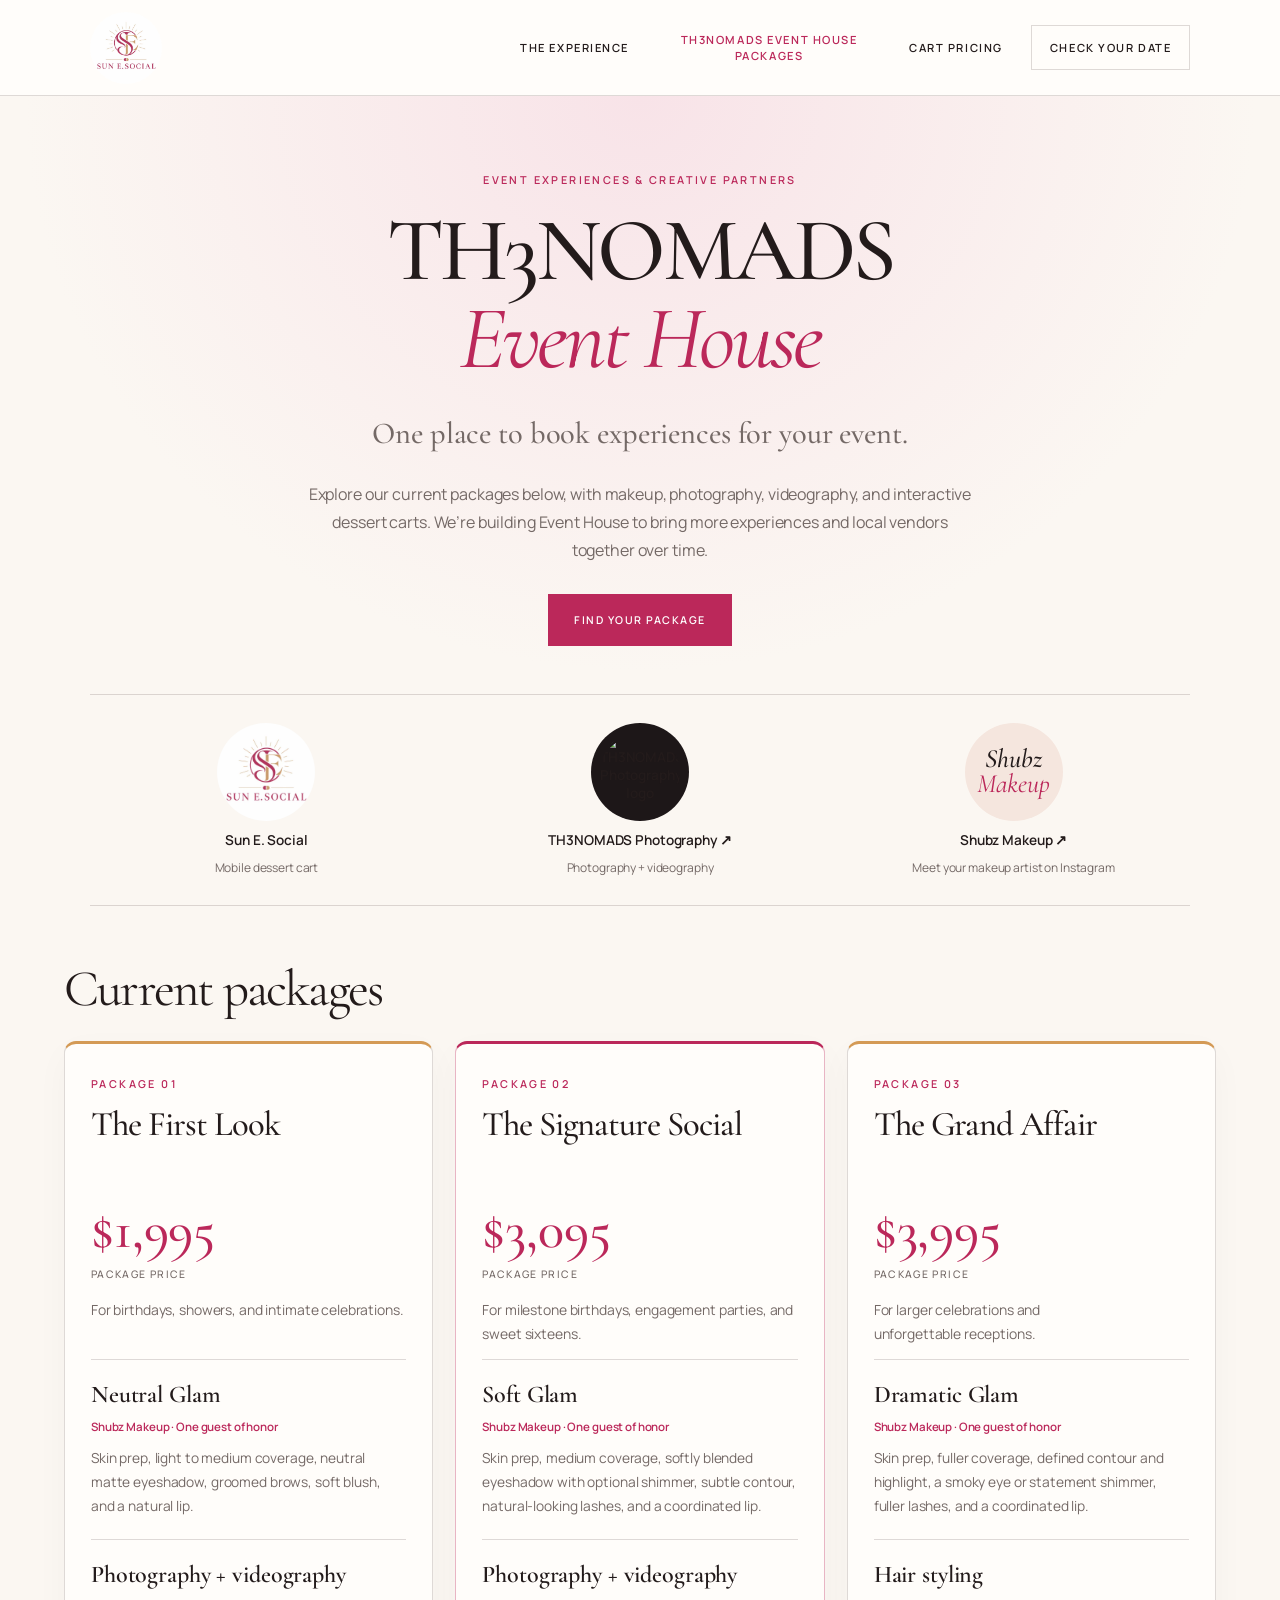
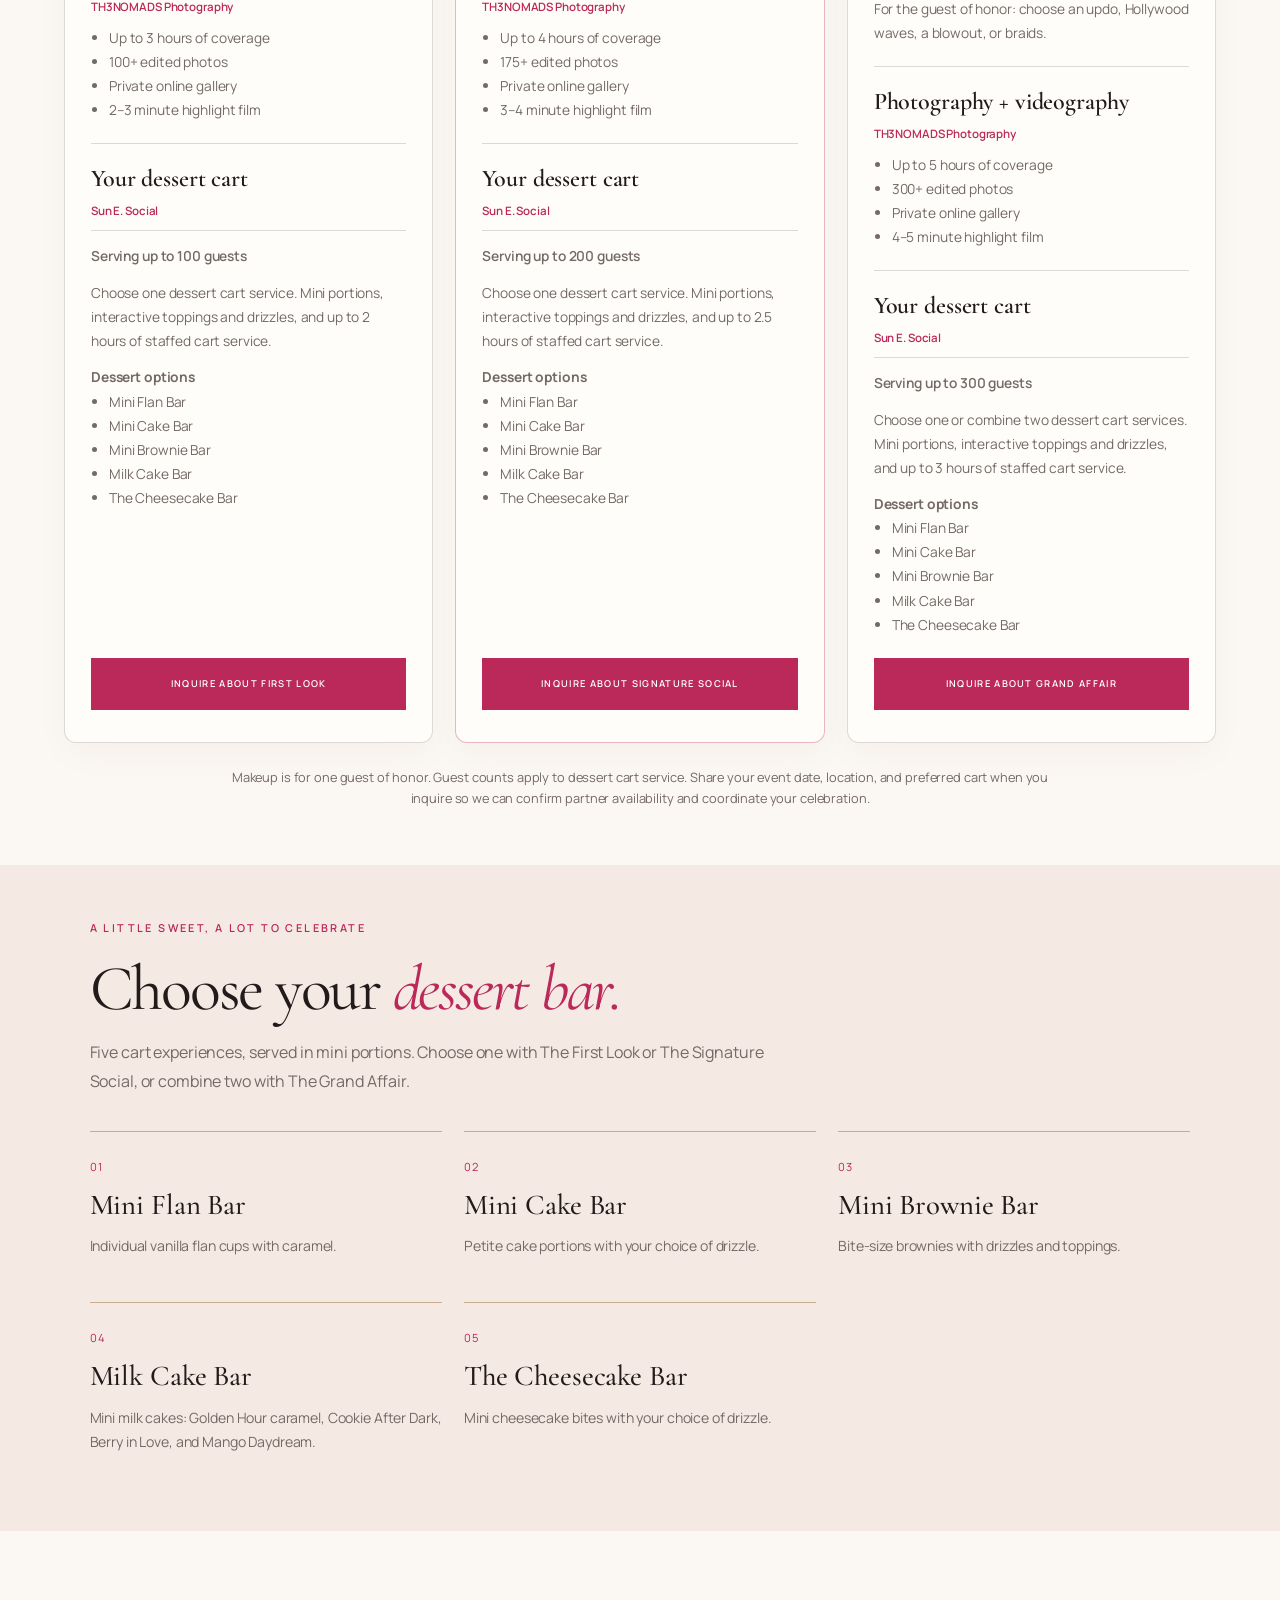
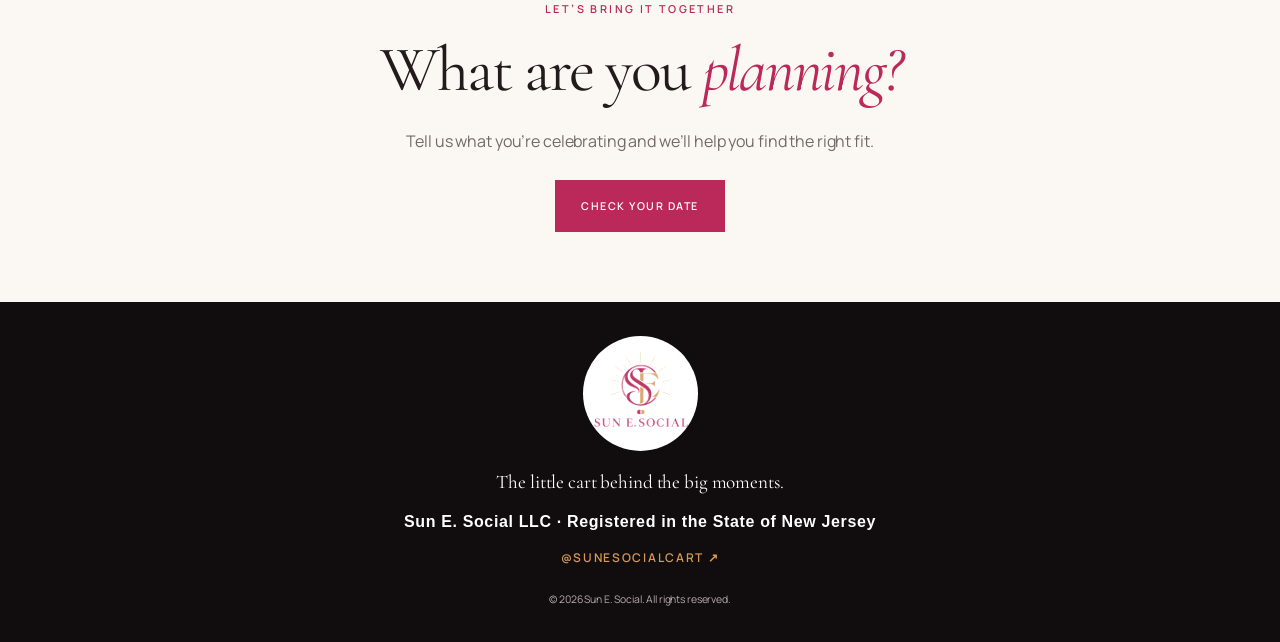
==== commit 975856c9: "Rename dessert option to The Cheesecake Bar" ====
--- a/deals.html
+++ b/deals.html
@@ -44,4 +44,4 @@
       <a class="packages-link" href="packages.html">Cart Pricing</a>
       <a class="nav-cta" href="index.html#inquiry">Check Your Date</a>
     </nav>
-  </header><main class="trio-page"><section class="trio-hero"><p class="eyebrow">Event experiences &amp; creative partners</p><h1>TH3NOMADS <em>Event House</em></h1><p class="trio-tagline">One place to book experiences for your event.</p><p>Explore our current packages below, with makeup, photography, videography, and interactive dessert carts. We’re building Event House to bring more experiences and local vendors together over time.</p><a href="#trio-packages" class="button primary">Find your package</a></section><section class="trio-partners" aria-label="Current Event House partners"><a href="https://sunesocialcart.com/"><img src="assets/logo.webp" alt="Sun E. Social logo"><span>Sun E. Social</span><small>Mobile dessert cart</small></a><a href="https://www.th3nomadsphotography.com/" target="_blank" rel="noopener noreferrer"><img class="trio-photo-logo" src="https://www.th3nomadsphotography.com/assets/logo.png" alt="TH3NOMADS Photography logo"><span>TH3NOMADS Photography ↗</span><small>Photography + videography</small></a><a href="https://www.instagram.com/shubzmakeup?vrfl=MThicGFoMXc3Y2c1eQ==" target="_blank" rel="noopener noreferrer"><span class="trio-makeup-mark" aria-hidden="true">Shubz<br><em>Makeup</em></span><span>Shubz Makeup ↗</span><small>Meet your makeup artist on Instagram</small></a></section><section class="trio-package-section" id="trio-packages" aria-labelledby="current-packages"><h2 id="current-packages" style="font-size:clamp(2.2rem,4vw,3.5rem);line-height:1.1;margin:0 0 24px">Current packages</h2><div class="trio-grid"><article class="trio-card" aria-labelledby="first-look-title"><div class="trio-card-top"><p class="eyebrow">Package 01</p><h2 id="first-look-title">The First Look</h2><p class="trio-price">$1,995<span>Package price</span></p><p class="trio-occasion">For birthdays, showers, and intimate celebrations.</p></div><div class="trio-service"><h3>Neutral Glam</h3><p class="trio-provider">Shubz Makeup · One guest of honor</p><p>Skin prep, light to medium coverage, neutral matte eyeshadow, groomed brows, soft blush, and a natural lip.</p></div><div class="trio-service"><h3>Photography + videography</h3><p class="trio-provider">TH3NOMADS Photography</p><ul><li>Up to 3 hours of coverage</li><li>100+ edited photos</li><li>Private online gallery</li><li>2–3 minute highlight film</li></ul></div><div class="trio-service"><h3>Your dessert cart</h3><p class="trio-provider">Sun E. Social</p><p class="trio-guests">Serving up to 100 guests</p><p>Choose one dessert cart service. Mini portions, interactive toppings and drizzles, and up to 2 hours of staffed cart service.</p><p style="margin-top:12px"><strong>Dessert options</strong></p><ul><li>Mini Flan Bar</li><li>Mini Cake Bar</li><li>Mini Brownie Bar</li><li>Milk Cake Bar</li><li>The Cheesecake Jewel Bar</li></ul></div><a class="button primary trio-inquire" href="index.html?package=first-look#inquiry">Inquire about First Look</a></article><article class="trio-card" aria-labelledby="signature-social-title"><div class="trio-card-top"><p class="eyebrow">Package 02</p><h2 id="signature-social-title">The Signature Social</h2><p class="trio-price">$3,095<span>Package price</span></p><p class="trio-occasion">For milestone birthdays, engagement parties, and sweet sixteens.</p></div><div class="trio-service"><h3>Soft Glam</h3><p class="trio-provider">Shubz Makeup · One guest of honor</p><p>Skin prep, medium coverage, softly blended eyeshadow with optional shimmer, subtle contour, natural-looking lashes, and a coordinated lip.</p></div><div class="trio-service"><h3>Photography + videography</h3><p class="trio-provider">TH3NOMADS Photography</p><ul><li>Up to 4 hours of coverage</li><li>175+ edited photos</li><li>Private online gallery</li><li>3–4 minute highlight film</li></ul></div><div class="trio-service"><h3>Your dessert cart</h3><p class="trio-provider">Sun E. Social</p><p class="trio-guests">Serving up to 200 guests</p><p>Choose one dessert cart service. Mini portions, interactive toppings and drizzles, and up to 2.5 hours of staffed cart service.</p><p style="margin-top:12px"><strong>Dessert options</strong></p><ul><li>Mini Flan Bar</li><li>Mini Cake Bar</li><li>Mini Brownie Bar</li><li>Milk Cake Bar</li><li>The Cheesecake Jewel Bar</li></ul></div><a class="button primary trio-inquire" href="index.html?package=signature-social#inquiry">Inquire about Signature Social</a></article><article class="trio-card" aria-labelledby="grand-affair-title"><div class="trio-card-top"><p class="eyebrow">Package 03</p><h2 id="grand-affair-title">The Grand Affair</h2><p class="trio-price">$3,995<span>Package price</span></p><p class="trio-occasion">For larger celebrations and unforgettable receptions.</p></div><div class="trio-service"><h3>Dramatic Glam</h3><p class="trio-provider">Shubz Makeup · One guest of honor</p><p>Skin prep, fuller coverage, defined contour and highlight, a smoky eye or statement shimmer, fuller lashes, and a coordinated lip.</p></div><div class="trio-service"><h3>Hair styling</h3><p>For the guest of honor: choose an updo, Hollywood waves, a blowout, or braids.</p></div><div class="trio-service"><h3>Photography + videography</h3><p class="trio-provider">TH3NOMADS Photography</p><ul><li>Up to 5 hours of coverage</li><li>300+ edited photos</li><li>Private online gallery</li><li>4–5 minute highlight film</li></ul></div><div class="trio-service"><h3>Your dessert cart</h3><p class="trio-provider">Sun E. Social</p><p class="trio-guests">Serving up to 300 guests</p><p>Choose one or combine two dessert cart services. Mini portions, interactive toppings and drizzles, and up to 3 hours of staffed cart service.</p><p style="margin-top:12px"><strong>Dessert options</strong></p><ul><li>Mini Flan Bar</li><li>Mini Cake Bar</li><li>Mini Brownie Bar</li><li>Milk Cake Bar</li><li>The Cheesecake Jewel Bar</li></ul></div><a class="button primary trio-inquire" href="index.html?package=grand-affair#inquiry">Inquire about Grand Affair</a></article></div><p class="trio-note">Makeup is for one guest of honor. Guest counts apply to dessert cart service. Share your event date, location, and preferred cart when you inquire so we can confirm partner availability and coordinate your celebration.</p></section><section class="trio-menu" aria-labelledby="trio-menu-title"><p class="eyebrow">A little sweet, a lot to celebrate</p><h2 id="trio-menu-title">Choose your <em>dessert bar.</em></h2><p>Five cart experiences, served in mini portions. Choose one with The First Look or The Signature Social, or combine two with The Grand Affair.</p><div class="trio-menu-grid"><article><span aria-hidden="true">01</span><h3>Mini Flan Bar</h3><p>Individual vanilla flan cups with caramel.</p></article><article><span aria-hidden="true">02</span><h3>Mini Cake Bar</h3><p>Petite cake portions with your choice of drizzle.</p></article><article><span aria-hidden="true">03</span><h3>Mini Brownie Bar</h3><p>Bite-size brownies with drizzles and toppings.</p></article><article><span aria-hidden="true">04</span><h3>Milk Cake Bar</h3><p>Mini milk cakes: Golden Hour caramel, Cookie After Dark, Berry in Love, and Mango Daydream.</p></article><article><span aria-hidden="true">05</span><h3>The Cheesecake Jewel Bar</h3><p>Mini cheesecake bites with your choice of drizzle.</p></article></div></section><section class="trio-close"><p class="eyebrow">Let’s bring it together</p><h2>What are you <em>planning?</em></h2><p>Tell us what you’re celebrating and we’ll help you find the right fit.</p><a href="index.html#inquiry" class="button primary">Check your date</a></section></main><footer><img src="assets/logo.webp" alt="Sun E. Social"><p>The little cart behind the big moments.</p><p style="font-family:Arial,Helvetica,sans-serif;font-size:1rem;font-weight:600;letter-spacing:.04em;color:#fff;margin:18px 0;">Sun E. Social LLC · Registered in the State of New Jersey</p><a class="instagram-link" href="https://www.instagram.com/sunesocialcart" target="_blank" rel="noreferrer" aria-label="Follow Sun E. Social on Instagram">@sunesocialcart ↗</a><small>© 2026 Sun E. Social. All rights reserved.</small></footer></body></html>
+  </header><main class="trio-page"><section class="trio-hero"><p class="eyebrow">Event experiences &amp; creative partners</p><h1>TH3NOMADS <em>Event House</em></h1><p class="trio-tagline">One place to book experiences for your event.</p><p>Explore our current packages below, with makeup, photography, videography, and interactive dessert carts. We’re building Event House to bring more experiences and local vendors together over time.</p><a href="#trio-packages" class="button primary">Find your package</a></section><section class="trio-partners" aria-label="Current Event House partners"><a href="https://sunesocialcart.com/"><img src="assets/logo.webp" alt="Sun E. Social logo"><span>Sun E. Social</span><small>Mobile dessert cart</small></a><a href="https://www.th3nomadsphotography.com/" target="_blank" rel="noopener noreferrer"><img class="trio-photo-logo" src="https://www.th3nomadsphotography.com/assets/logo.png" alt="TH3NOMADS Photography logo"><span>TH3NOMADS Photography ↗</span><small>Photography + videography</small></a><a href="https://www.instagram.com/shubzmakeup?vrfl=MThicGFoMXc3Y2c1eQ==" target="_blank" rel="noopener noreferrer"><span class="trio-makeup-mark" aria-hidden="true">Shubz<br><em>Makeup</em></span><span>Shubz Makeup ↗</span><small>Meet your makeup artist on Instagram</small></a></section><section class="trio-package-section" id="trio-packages" aria-labelledby="current-packages"><h2 id="current-packages" style="font-size:clamp(2.2rem,4vw,3.5rem);line-height:1.1;margin:0 0 24px">Current packages</h2><div class="trio-grid"><article class="trio-card" aria-labelledby="first-look-title"><div class="trio-card-top"><p class="eyebrow">Package 01</p><h2 id="first-look-title">The First Look</h2><p class="trio-price">$1,995<span>Package price</span></p><p class="trio-occasion">For birthdays, showers, and intimate celebrations.</p></div><div class="trio-service"><h3>Neutral Glam</h3><p class="trio-provider">Shubz Makeup · One guest of honor</p><p>Skin prep, light to medium coverage, neutral matte eyeshadow, groomed brows, soft blush, and a natural lip.</p></div><div class="trio-service"><h3>Photography + videography</h3><p class="trio-provider">TH3NOMADS Photography</p><ul><li>Up to 3 hours of coverage</li><li>100+ edited photos</li><li>Private online gallery</li><li>2–3 minute highlight film</li></ul></div><div class="trio-service"><h3>Your dessert cart</h3><p class="trio-provider">Sun E. Social</p><p class="trio-guests">Serving up to 100 guests</p><p>Choose one dessert cart service. Mini portions, interactive toppings and drizzles, and up to 2 hours of staffed cart service.</p><p style="margin-top:12px"><strong>Dessert options</strong></p><ul><li>Mini Flan Bar</li><li>Mini Cake Bar</li><li>Mini Brownie Bar</li><li>Milk Cake Bar</li><li>The Cheesecake Bar</li></ul></div><a class="button primary trio-inquire" href="index.html?package=first-look#inquiry">Inquire about First Look</a></article><article class="trio-card" aria-labelledby="signature-social-title"><div class="trio-card-top"><p class="eyebrow">Package 02</p><h2 id="signature-social-title">The Signature Social</h2><p class="trio-price">$3,095<span>Package price</span></p><p class="trio-occasion">For milestone birthdays, engagement parties, and sweet sixteens.</p></div><div class="trio-service"><h3>Soft Glam</h3><p class="trio-provider">Shubz Makeup · One guest of honor</p><p>Skin prep, medium coverage, softly blended eyeshadow with optional shimmer, subtle contour, natural-looking lashes, and a coordinated lip.</p></div><div class="trio-service"><h3>Photography + videography</h3><p class="trio-provider">TH3NOMADS Photography</p><ul><li>Up to 4 hours of coverage</li><li>175+ edited photos</li><li>Private online gallery</li><li>3–4 minute highlight film</li></ul></div><div class="trio-service"><h3>Your dessert cart</h3><p class="trio-provider">Sun E. Social</p><p class="trio-guests">Serving up to 200 guests</p><p>Choose one dessert cart service. Mini portions, interactive toppings and drizzles, and up to 2.5 hours of staffed cart service.</p><p style="margin-top:12px"><strong>Dessert options</strong></p><ul><li>Mini Flan Bar</li><li>Mini Cake Bar</li><li>Mini Brownie Bar</li><li>Milk Cake Bar</li><li>The Cheesecake Bar</li></ul></div><a class="button primary trio-inquire" href="index.html?package=signature-social#inquiry">Inquire about Signature Social</a></article><article class="trio-card" aria-labelledby="grand-affair-title"><div class="trio-card-top"><p class="eyebrow">Package 03</p><h2 id="grand-affair-title">The Grand Affair</h2><p class="trio-price">$3,995<span>Package price</span></p><p class="trio-occasion">For larger celebrations and unforgettable receptions.</p></div><div class="trio-service"><h3>Dramatic Glam</h3><p class="trio-provider">Shubz Makeup · One guest of honor</p><p>Skin prep, fuller coverage, defined contour and highlight, a smoky eye or statement shimmer, fuller lashes, and a coordinated lip.</p></div><div class="trio-service"><h3>Hair styling</h3><p>For the guest of honor: choose an updo, Hollywood waves, a blowout, or braids.</p></div><div class="trio-service"><h3>Photography + videography</h3><p class="trio-provider">TH3NOMADS Photography</p><ul><li>Up to 5 hours of coverage</li><li>300+ edited photos</li><li>Private online gallery</li><li>4–5 minute highlight film</li></ul></div><div class="trio-service"><h3>Your dessert cart</h3><p class="trio-provider">Sun E. Social</p><p class="trio-guests">Serving up to 300 guests</p><p>Choose one or combine two dessert cart services. Mini portions, interactive toppings and drizzles, and up to 3 hours of staffed cart service.</p><p style="margin-top:12px"><strong>Dessert options</strong></p><ul><li>Mini Flan Bar</li><li>Mini Cake Bar</li><li>Mini Brownie Bar</li><li>Milk Cake Bar</li><li>The Cheesecake Bar</li></ul></div><a class="button primary trio-inquire" href="index.html?package=grand-affair#inquiry">Inquire about Grand Affair</a></article></div><p class="trio-note">Makeup is for one guest of honor. Guest counts apply to dessert cart service. Share your event date, location, and preferred cart when you inquire so we can confirm partner availability and coordinate your celebration.</p></section><section class="trio-menu" aria-labelledby="trio-menu-title"><p class="eyebrow">A little sweet, a lot to celebrate</p><h2 id="trio-menu-title">Choose your <em>dessert bar.</em></h2><p>Five cart experiences, served in mini portions. Choose one with The First Look or The Signature Social, or combine two with The Grand Affair.</p><div class="trio-menu-grid"><article><span aria-hidden="true">01</span><h3>Mini Flan Bar</h3><p>Individual vanilla flan cups with caramel.</p></article><article><span aria-hidden="true">02</span><h3>Mini Cake Bar</h3><p>Petite cake portions with your choice of drizzle.</p></article><article><span aria-hidden="true">03</span><h3>Mini Brownie Bar</h3><p>Bite-size brownies with drizzles and toppings.</p></article><article><span aria-hidden="true">04</span><h3>Milk Cake Bar</h3><p>Mini milk cakes: Golden Hour caramel, Cookie After Dark, Berry in Love, and Mango Daydream.</p></article><article><span aria-hidden="true">05</span><h3>The Cheesecake Bar</h3><p>Mini cheesecake bites with your choice of drizzle.</p></article></div></section><section class="trio-close"><p class="eyebrow">Let’s bring it together</p><h2>What are you <em>planning?</em></h2><p>Tell us what you’re celebrating and we’ll help you find the right fit.</p><a href="index.html#inquiry" class="button primary">Check your date</a></section></main><footer><img src="assets/logo.webp" alt="Sun E. Social"><p>The little cart behind the big moments.</p><p style="font-family:Arial,Helvetica,sans-serif;font-size:1rem;font-weight:600;letter-spacing:.04em;color:#fff;margin:18px 0;">Sun E. Social LLC · Registered in the State of New Jersey</p><a class="instagram-link" href="https://www.instagram.com/sunesocialcart" target="_blank" rel="noreferrer" aria-label="Follow Sun E. Social on Instagram">@sunesocialcart ↗</a><small>© 2026 Sun E. Social. All rights reserved.</small></footer></body></html>
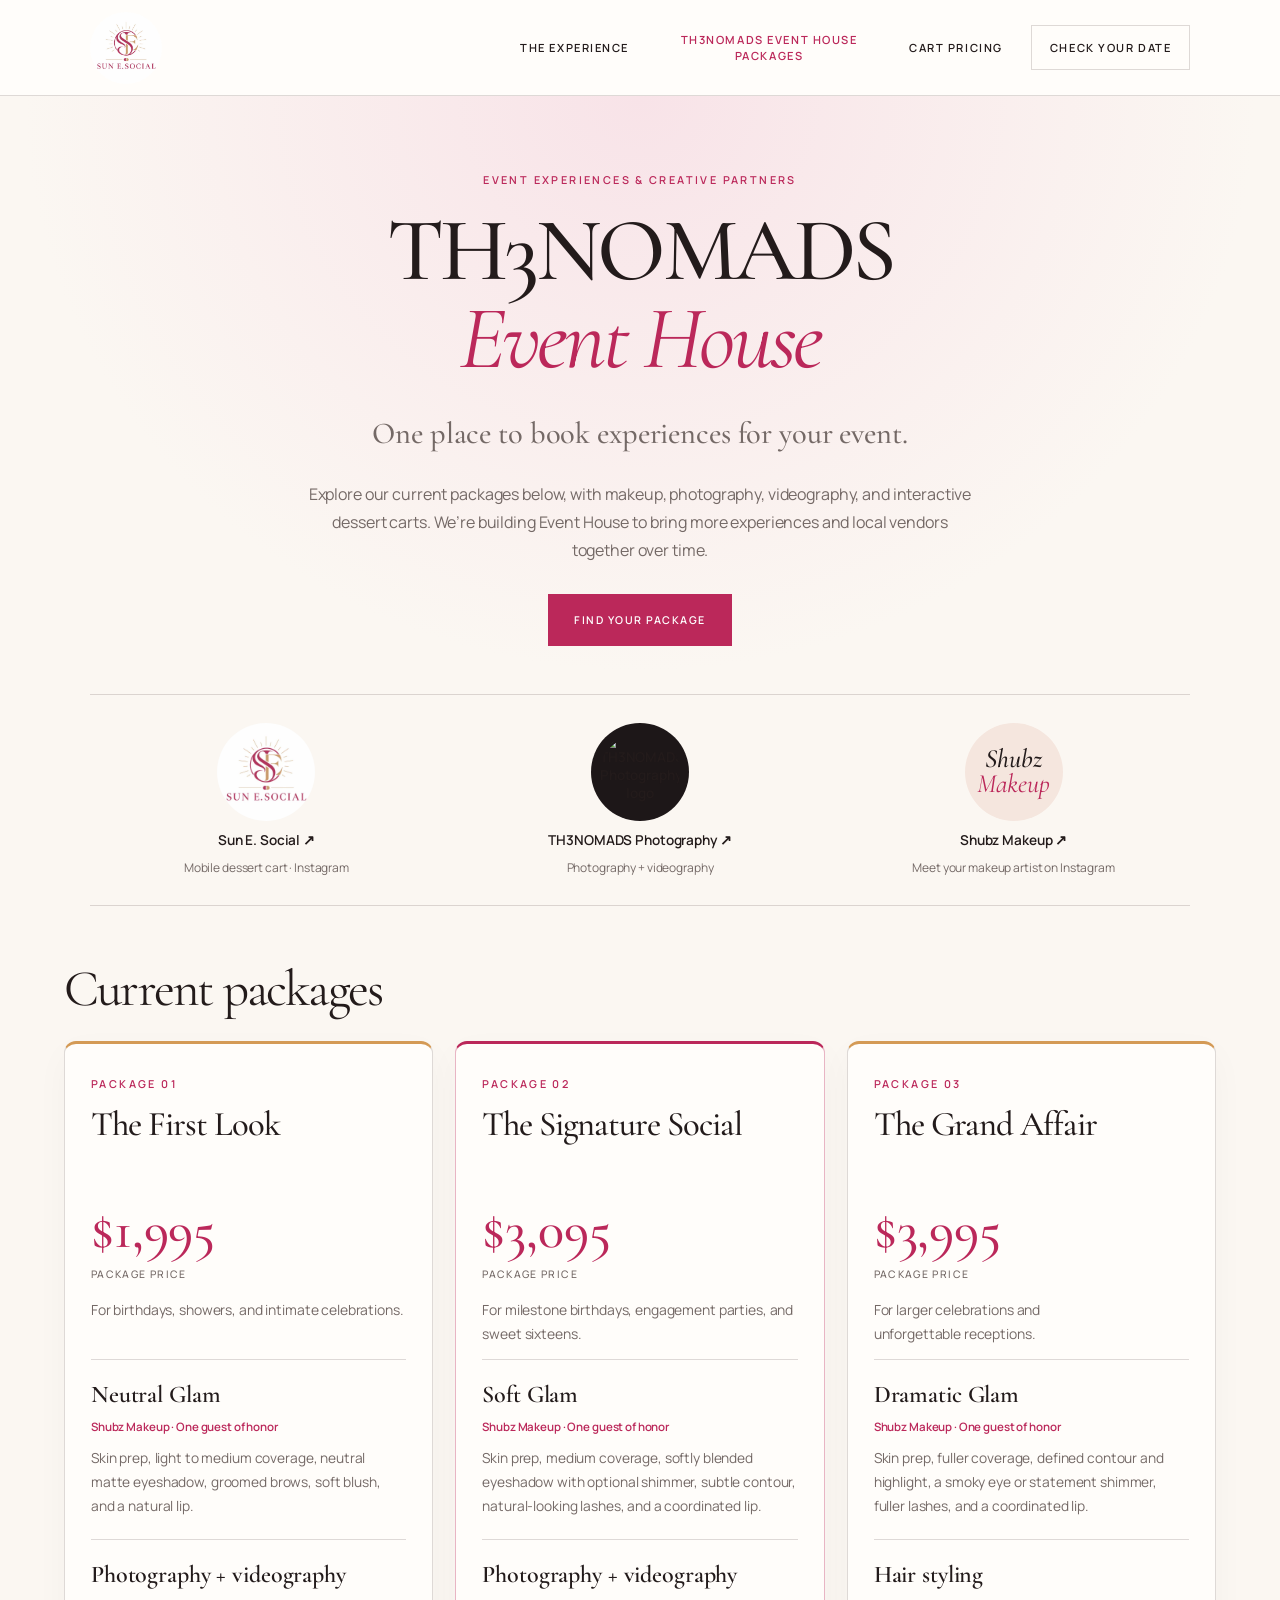
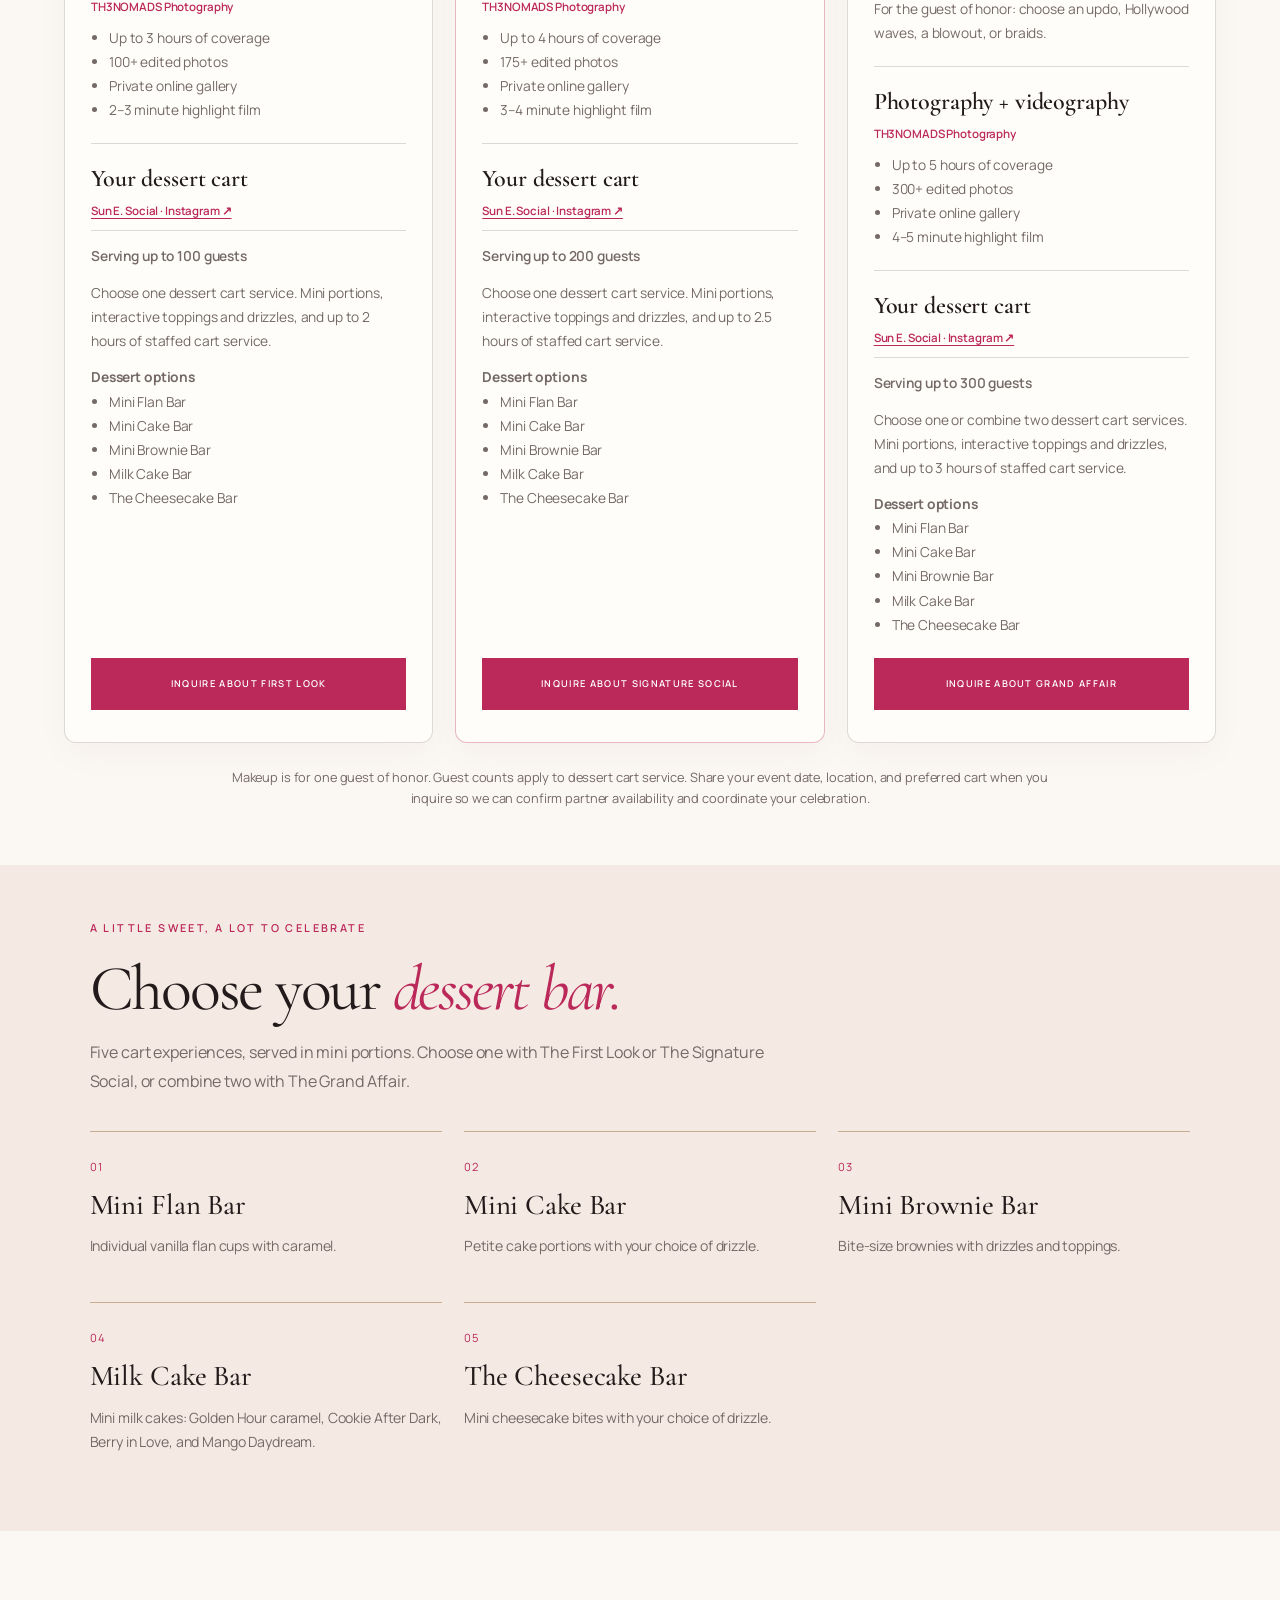
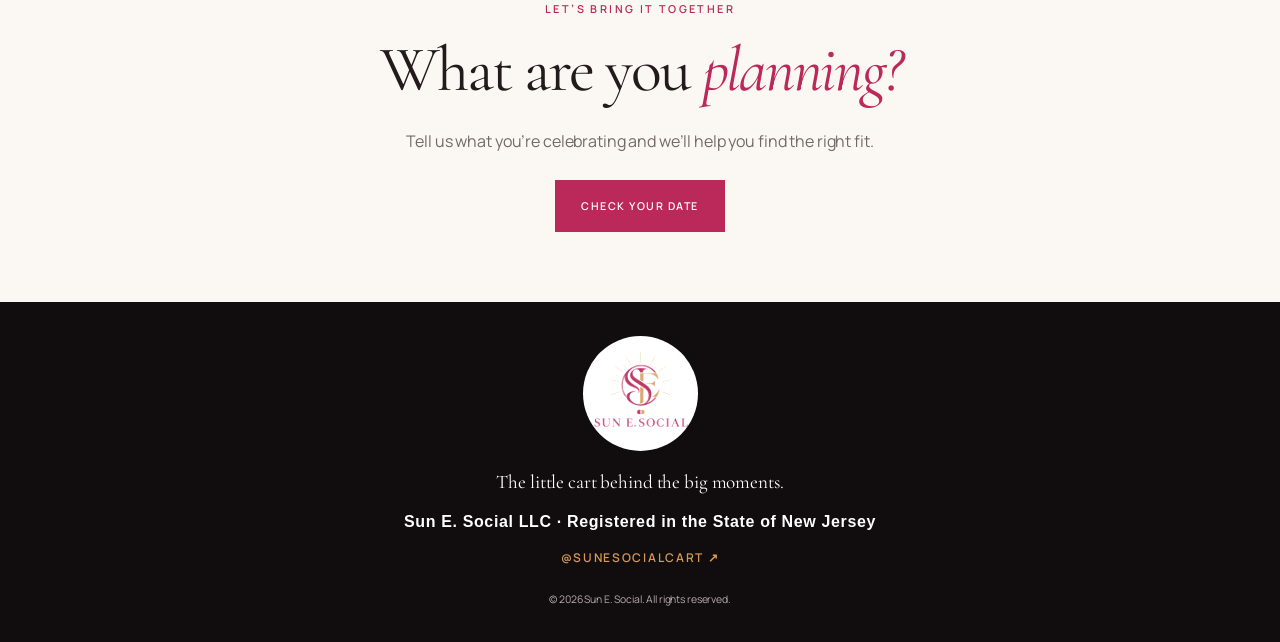
==== commit d5dc7295: "Link Sun E Social partner and dessert cart sections to Instagram" ====
--- a/deals.html
+++ b/deals.html
@@ -44,4 +44,4 @@
       <a class="packages-link" href="packages.html">Cart Pricing</a>
       <a class="nav-cta" href="index.html#inquiry">Check Your Date</a>
     </nav>
-  </header><main class="trio-page"><section class="trio-hero"><p class="eyebrow">Event experiences &amp; creative partners</p><h1>TH3NOMADS <em>Event House</em></h1><p class="trio-tagline">One place to book experiences for your event.</p><p>Explore our current packages below, with makeup, photography, videography, and interactive dessert carts. We’re building Event House to bring more experiences and local vendors together over time.</p><a href="#trio-packages" class="button primary">Find your package</a></section><section class="trio-partners" aria-label="Current Event House partners"><a href="https://sunesocialcart.com/"><img src="assets/logo.webp" alt="Sun E. Social logo"><span>Sun E. Social</span><small>Mobile dessert cart</small></a><a href="https://www.th3nomadsphotography.com/" target="_blank" rel="noopener noreferrer"><img class="trio-photo-logo" src="https://www.th3nomadsphotography.com/assets/logo.png" alt="TH3NOMADS Photography logo"><span>TH3NOMADS Photography ↗</span><small>Photography + videography</small></a><a href="https://www.instagram.com/shubzmakeup?vrfl=MThicGFoMXc3Y2c1eQ==" target="_blank" rel="noopener noreferrer"><span class="trio-makeup-mark" aria-hidden="true">Shubz<br><em>Makeup</em></span><span>Shubz Makeup ↗</span><small>Meet your makeup artist on Instagram</small></a></section><section class="trio-package-section" id="trio-packages" aria-labelledby="current-packages"><h2 id="current-packages" style="font-size:clamp(2.2rem,4vw,3.5rem);line-height:1.1;margin:0 0 24px">Current packages</h2><div class="trio-grid"><article class="trio-card" aria-labelledby="first-look-title"><div class="trio-card-top"><p class="eyebrow">Package 01</p><h2 id="first-look-title">The First Look</h2><p class="trio-price">$1,995<span>Package price</span></p><p class="trio-occasion">For birthdays, showers, and intimate celebrations.</p></div><div class="trio-service"><h3>Neutral Glam</h3><p class="trio-provider">Shubz Makeup · One guest of honor</p><p>Skin prep, light to medium coverage, neutral matte eyeshadow, groomed brows, soft blush, and a natural lip.</p></div><div class="trio-service"><h3>Photography + videography</h3><p class="trio-provider">TH3NOMADS Photography</p><ul><li>Up to 3 hours of coverage</li><li>100+ edited photos</li><li>Private online gallery</li><li>2–3 minute highlight film</li></ul></div><div class="trio-service"><h3>Your dessert cart</h3><p class="trio-provider">Sun E. Social</p><p class="trio-guests">Serving up to 100 guests</p><p>Choose one dessert cart service. Mini portions, interactive toppings and drizzles, and up to 2 hours of staffed cart service.</p><p style="margin-top:12px"><strong>Dessert options</strong></p><ul><li>Mini Flan Bar</li><li>Mini Cake Bar</li><li>Mini Brownie Bar</li><li>Milk Cake Bar</li><li>The Cheesecake Bar</li></ul></div><a class="button primary trio-inquire" href="index.html?package=first-look#inquiry">Inquire about First Look</a></article><article class="trio-card" aria-labelledby="signature-social-title"><div class="trio-card-top"><p class="eyebrow">Package 02</p><h2 id="signature-social-title">The Signature Social</h2><p class="trio-price">$3,095<span>Package price</span></p><p class="trio-occasion">For milestone birthdays, engagement parties, and sweet sixteens.</p></div><div class="trio-service"><h3>Soft Glam</h3><p class="trio-provider">Shubz Makeup · One guest of honor</p><p>Skin prep, medium coverage, softly blended eyeshadow with optional shimmer, subtle contour, natural-looking lashes, and a coordinated lip.</p></div><div class="trio-service"><h3>Photography + videography</h3><p class="trio-provider">TH3NOMADS Photography</p><ul><li>Up to 4 hours of coverage</li><li>175+ edited photos</li><li>Private online gallery</li><li>3–4 minute highlight film</li></ul></div><div class="trio-service"><h3>Your dessert cart</h3><p class="trio-provider">Sun E. Social</p><p class="trio-guests">Serving up to 200 guests</p><p>Choose one dessert cart service. Mini portions, interactive toppings and drizzles, and up to 2.5 hours of staffed cart service.</p><p style="margin-top:12px"><strong>Dessert options</strong></p><ul><li>Mini Flan Bar</li><li>Mini Cake Bar</li><li>Mini Brownie Bar</li><li>Milk Cake Bar</li><li>The Cheesecake Bar</li></ul></div><a class="button primary trio-inquire" href="index.html?package=signature-social#inquiry">Inquire about Signature Social</a></article><article class="trio-card" aria-labelledby="grand-affair-title"><div class="trio-card-top"><p class="eyebrow">Package 03</p><h2 id="grand-affair-title">The Grand Affair</h2><p class="trio-price">$3,995<span>Package price</span></p><p class="trio-occasion">For larger celebrations and unforgettable receptions.</p></div><div class="trio-service"><h3>Dramatic Glam</h3><p class="trio-provider">Shubz Makeup · One guest of honor</p><p>Skin prep, fuller coverage, defined contour and highlight, a smoky eye or statement shimmer, fuller lashes, and a coordinated lip.</p></div><div class="trio-service"><h3>Hair styling</h3><p>For the guest of honor: choose an updo, Hollywood waves, a blowout, or braids.</p></div><div class="trio-service"><h3>Photography + videography</h3><p class="trio-provider">TH3NOMADS Photography</p><ul><li>Up to 5 hours of coverage</li><li>300+ edited photos</li><li>Private online gallery</li><li>4–5 minute highlight film</li></ul></div><div class="trio-service"><h3>Your dessert cart</h3><p class="trio-provider">Sun E. Social</p><p class="trio-guests">Serving up to 300 guests</p><p>Choose one or combine two dessert cart services. Mini portions, interactive toppings and drizzles, and up to 3 hours of staffed cart service.</p><p style="margin-top:12px"><strong>Dessert options</strong></p><ul><li>Mini Flan Bar</li><li>Mini Cake Bar</li><li>Mini Brownie Bar</li><li>Milk Cake Bar</li><li>The Cheesecake Bar</li></ul></div><a class="button primary trio-inquire" href="index.html?package=grand-affair#inquiry">Inquire about Grand Affair</a></article></div><p class="trio-note">Makeup is for one guest of honor. Guest counts apply to dessert cart service. Share your event date, location, and preferred cart when you inquire so we can confirm partner availability and coordinate your celebration.</p></section><section class="trio-menu" aria-labelledby="trio-menu-title"><p class="eyebrow">A little sweet, a lot to celebrate</p><h2 id="trio-menu-title">Choose your <em>dessert bar.</em></h2><p>Five cart experiences, served in mini portions. Choose one with The First Look or The Signature Social, or combine two with The Grand Affair.</p><div class="trio-menu-grid"><article><span aria-hidden="true">01</span><h3>Mini Flan Bar</h3><p>Individual vanilla flan cups with caramel.</p></article><article><span aria-hidden="true">02</span><h3>Mini Cake Bar</h3><p>Petite cake portions with your choice of drizzle.</p></article><article><span aria-hidden="true">03</span><h3>Mini Brownie Bar</h3><p>Bite-size brownies with drizzles and toppings.</p></article><article><span aria-hidden="true">04</span><h3>Milk Cake Bar</h3><p>Mini milk cakes: Golden Hour caramel, Cookie After Dark, Berry in Love, and Mango Daydream.</p></article><article><span aria-hidden="true">05</span><h3>The Cheesecake Bar</h3><p>Mini cheesecake bites with your choice of drizzle.</p></article></div></section><section class="trio-close"><p class="eyebrow">Let’s bring it together</p><h2>What are you <em>planning?</em></h2><p>Tell us what you’re celebrating and we’ll help you find the right fit.</p><a href="index.html#inquiry" class="button primary">Check your date</a></section></main><footer><img src="assets/logo.webp" alt="Sun E. Social"><p>The little cart behind the big moments.</p><p style="font-family:Arial,Helvetica,sans-serif;font-size:1rem;font-weight:600;letter-spacing:.04em;color:#fff;margin:18px 0;">Sun E. Social LLC · Registered in the State of New Jersey</p><a class="instagram-link" href="https://www.instagram.com/sunesocialcart" target="_blank" rel="noreferrer" aria-label="Follow Sun E. Social on Instagram">@sunesocialcart ↗</a><small>© 2026 Sun E. Social. All rights reserved.</small></footer></body></html>
+  </header><main class="trio-page"><section class="trio-hero"><p class="eyebrow">Event experiences &amp; creative partners</p><h1>TH3NOMADS <em>Event House</em></h1><p class="trio-tagline">One place to book experiences for your event.</p><p>Explore our current packages below, with makeup, photography, videography, and interactive dessert carts. We’re building Event House to bring more experiences and local vendors together over time.</p><a href="#trio-packages" class="button primary">Find your package</a></section><section class="trio-partners" aria-label="Current Event House partners"><a href="https://www.instagram.com/sunesocialcart?psln=b3JzZnEwM2RmNXRs&amp;utm_source=qr" target="_blank" rel="noopener noreferrer" aria-label="Sun E. Social on Instagram"><img src="assets/logo.webp" alt="Sun E. Social logo"><span>Sun E. Social ↗</span><small>Mobile dessert cart · Instagram</small></a><a href="https://www.th3nomadsphotography.com/" target="_blank" rel="noopener noreferrer"><img class="trio-photo-logo" src="https://www.th3nomadsphotography.com/assets/logo.png" alt="TH3NOMADS Photography logo"><span>TH3NOMADS Photography ↗</span><small>Photography + videography</small></a><a href="https://www.instagram.com/shubzmakeup?vrfl=MThicGFoMXc3Y2c1eQ==" target="_blank" rel="noopener noreferrer"><span class="trio-makeup-mark" aria-hidden="true">Shubz<br><em>Makeup</em></span><span>Shubz Makeup ↗</span><small>Meet your makeup artist on Instagram</small></a></section><section class="trio-package-section" id="trio-packages" aria-labelledby="current-packages"><h2 id="current-packages" style="font-size:clamp(2.2rem,4vw,3.5rem);line-height:1.1;margin:0 0 24px">Current packages</h2><div class="trio-grid"><article class="trio-card" aria-labelledby="first-look-title"><div class="trio-card-top"><p class="eyebrow">Package 01</p><h2 id="first-look-title">The First Look</h2><p class="trio-price">$1,995<span>Package price</span></p><p class="trio-occasion">For birthdays, showers, and intimate celebrations.</p></div><div class="trio-service"><h3>Neutral Glam</h3><p class="trio-provider">Shubz Makeup · One guest of honor</p><p>Skin prep, light to medium coverage, neutral matte eyeshadow, groomed brows, soft blush, and a natural lip.</p></div><div class="trio-service"><h3>Photography + videography</h3><p class="trio-provider">TH3NOMADS Photography</p><ul><li>Up to 3 hours of coverage</li><li>100+ edited photos</li><li>Private online gallery</li><li>2–3 minute highlight film</li></ul></div><div class="trio-service"><h3>Your dessert cart</h3><p class="trio-provider"><a href="https://www.instagram.com/sunesocialcart?psln=b3JzZnEwM2RmNXRs&amp;utm_source=qr" target="_blank" rel="noopener noreferrer" style="text-decoration:underline;text-underline-offset:3px" aria-label="View Sun E. Social on Instagram">Sun E. Social · Instagram ↗</a></p><p class="trio-guests">Serving up to 100 guests</p><p>Choose one dessert cart service. Mini portions, interactive toppings and drizzles, and up to 2 hours of staffed cart service.</p><p style="margin-top:12px"><strong>Dessert options</strong></p><ul><li>Mini Flan Bar</li><li>Mini Cake Bar</li><li>Mini Brownie Bar</li><li>Milk Cake Bar</li><li>The Cheesecake Bar</li></ul></div><a class="button primary trio-inquire" href="index.html?package=first-look#inquiry">Inquire about First Look</a></article><article class="trio-card" aria-labelledby="signature-social-title"><div class="trio-card-top"><p class="eyebrow">Package 02</p><h2 id="signature-social-title">The Signature Social</h2><p class="trio-price">$3,095<span>Package price</span></p><p class="trio-occasion">For milestone birthdays, engagement parties, and sweet sixteens.</p></div><div class="trio-service"><h3>Soft Glam</h3><p class="trio-provider">Shubz Makeup · One guest of honor</p><p>Skin prep, medium coverage, softly blended eyeshadow with optional shimmer, subtle contour, natural-looking lashes, and a coordinated lip.</p></div><div class="trio-service"><h3>Photography + videography</h3><p class="trio-provider">TH3NOMADS Photography</p><ul><li>Up to 4 hours of coverage</li><li>175+ edited photos</li><li>Private online gallery</li><li>3–4 minute highlight film</li></ul></div><div class="trio-service"><h3>Your dessert cart</h3><p class="trio-provider"><a href="https://www.instagram.com/sunesocialcart?psln=b3JzZnEwM2RmNXRs&amp;utm_source=qr" target="_blank" rel="noopener noreferrer" style="text-decoration:underline;text-underline-offset:3px" aria-label="View Sun E. Social on Instagram">Sun E. Social · Instagram ↗</a></p><p class="trio-guests">Serving up to 200 guests</p><p>Choose one dessert cart service. Mini portions, interactive toppings and drizzles, and up to 2.5 hours of staffed cart service.</p><p style="margin-top:12px"><strong>Dessert options</strong></p><ul><li>Mini Flan Bar</li><li>Mini Cake Bar</li><li>Mini Brownie Bar</li><li>Milk Cake Bar</li><li>The Cheesecake Bar</li></ul></div><a class="button primary trio-inquire" href="index.html?package=signature-social#inquiry">Inquire about Signature Social</a></article><article class="trio-card" aria-labelledby="grand-affair-title"><div class="trio-card-top"><p class="eyebrow">Package 03</p><h2 id="grand-affair-title">The Grand Affair</h2><p class="trio-price">$3,995<span>Package price</span></p><p class="trio-occasion">For larger celebrations and unforgettable receptions.</p></div><div class="trio-service"><h3>Dramatic Glam</h3><p class="trio-provider">Shubz Makeup · One guest of honor</p><p>Skin prep, fuller coverage, defined contour and highlight, a smoky eye or statement shimmer, fuller lashes, and a coordinated lip.</p></div><div class="trio-service"><h3>Hair styling</h3><p>For the guest of honor: choose an updo, Hollywood waves, a blowout, or braids.</p></div><div class="trio-service"><h3>Photography + videography</h3><p class="trio-provider">TH3NOMADS Photography</p><ul><li>Up to 5 hours of coverage</li><li>300+ edited photos</li><li>Private online gallery</li><li>4–5 minute highlight film</li></ul></div><div class="trio-service"><h3>Your dessert cart</h3><p class="trio-provider"><a href="https://www.instagram.com/sunesocialcart?psln=b3JzZnEwM2RmNXRs&amp;utm_source=qr" target="_blank" rel="noopener noreferrer" style="text-decoration:underline;text-underline-offset:3px" aria-label="View Sun E. Social on Instagram">Sun E. Social · Instagram ↗</a></p><p class="trio-guests">Serving up to 300 guests</p><p>Choose one or combine two dessert cart services. Mini portions, interactive toppings and drizzles, and up to 3 hours of staffed cart service.</p><p style="margin-top:12px"><strong>Dessert options</strong></p><ul><li>Mini Flan Bar</li><li>Mini Cake Bar</li><li>Mini Brownie Bar</li><li>Milk Cake Bar</li><li>The Cheesecake Bar</li></ul></div><a class="button primary trio-inquire" href="index.html?package=grand-affair#inquiry">Inquire about Grand Affair</a></article></div><p class="trio-note">Makeup is for one guest of honor. Guest counts apply to dessert cart service. Share your event date, location, and preferred cart when you inquire so we can confirm partner availability and coordinate your celebration.</p></section><section class="trio-menu" aria-labelledby="trio-menu-title"><p class="eyebrow">A little sweet, a lot to celebrate</p><h2 id="trio-menu-title">Choose your <em>dessert bar.</em></h2><p>Five cart experiences, served in mini portions. Choose one with The First Look or The Signature Social, or combine two with The Grand Affair.</p><div class="trio-menu-grid"><article><span aria-hidden="true">01</span><h3>Mini Flan Bar</h3><p>Individual vanilla flan cups with caramel.</p></article><article><span aria-hidden="true">02</span><h3>Mini Cake Bar</h3><p>Petite cake portions with your choice of drizzle.</p></article><article><span aria-hidden="true">03</span><h3>Mini Brownie Bar</h3><p>Bite-size brownies with drizzles and toppings.</p></article><article><span aria-hidden="true">04</span><h3>Milk Cake Bar</h3><p>Mini milk cakes: Golden Hour caramel, Cookie After Dark, Berry in Love, and Mango Daydream.</p></article><article><span aria-hidden="true">05</span><h3>The Cheesecake Bar</h3><p>Mini cheesecake bites with your choice of drizzle.</p></article></div></section><section class="trio-close"><p class="eyebrow">Let’s bring it together</p><h2>What are you <em>planning?</em></h2><p>Tell us what you’re celebrating and we’ll help you find the right fit.</p><a href="index.html#inquiry" class="button primary">Check your date</a></section></main><footer><img src="assets/logo.webp" alt="Sun E. Social"><p>The little cart behind the big moments.</p><p style="font-family:Arial,Helvetica,sans-serif;font-size:1rem;font-weight:600;letter-spacing:.04em;color:#fff;margin:18px 0;">Sun E. Social LLC · Registered in the State of New Jersey</p><a class="instagram-link" href="https://www.instagram.com/sunesocialcart" target="_blank" rel="noreferrer" aria-label="Follow Sun E. Social on Instagram">@sunesocialcart ↗</a><small>© 2026 Sun E. Social. All rights reserved.</small></footer></body></html>
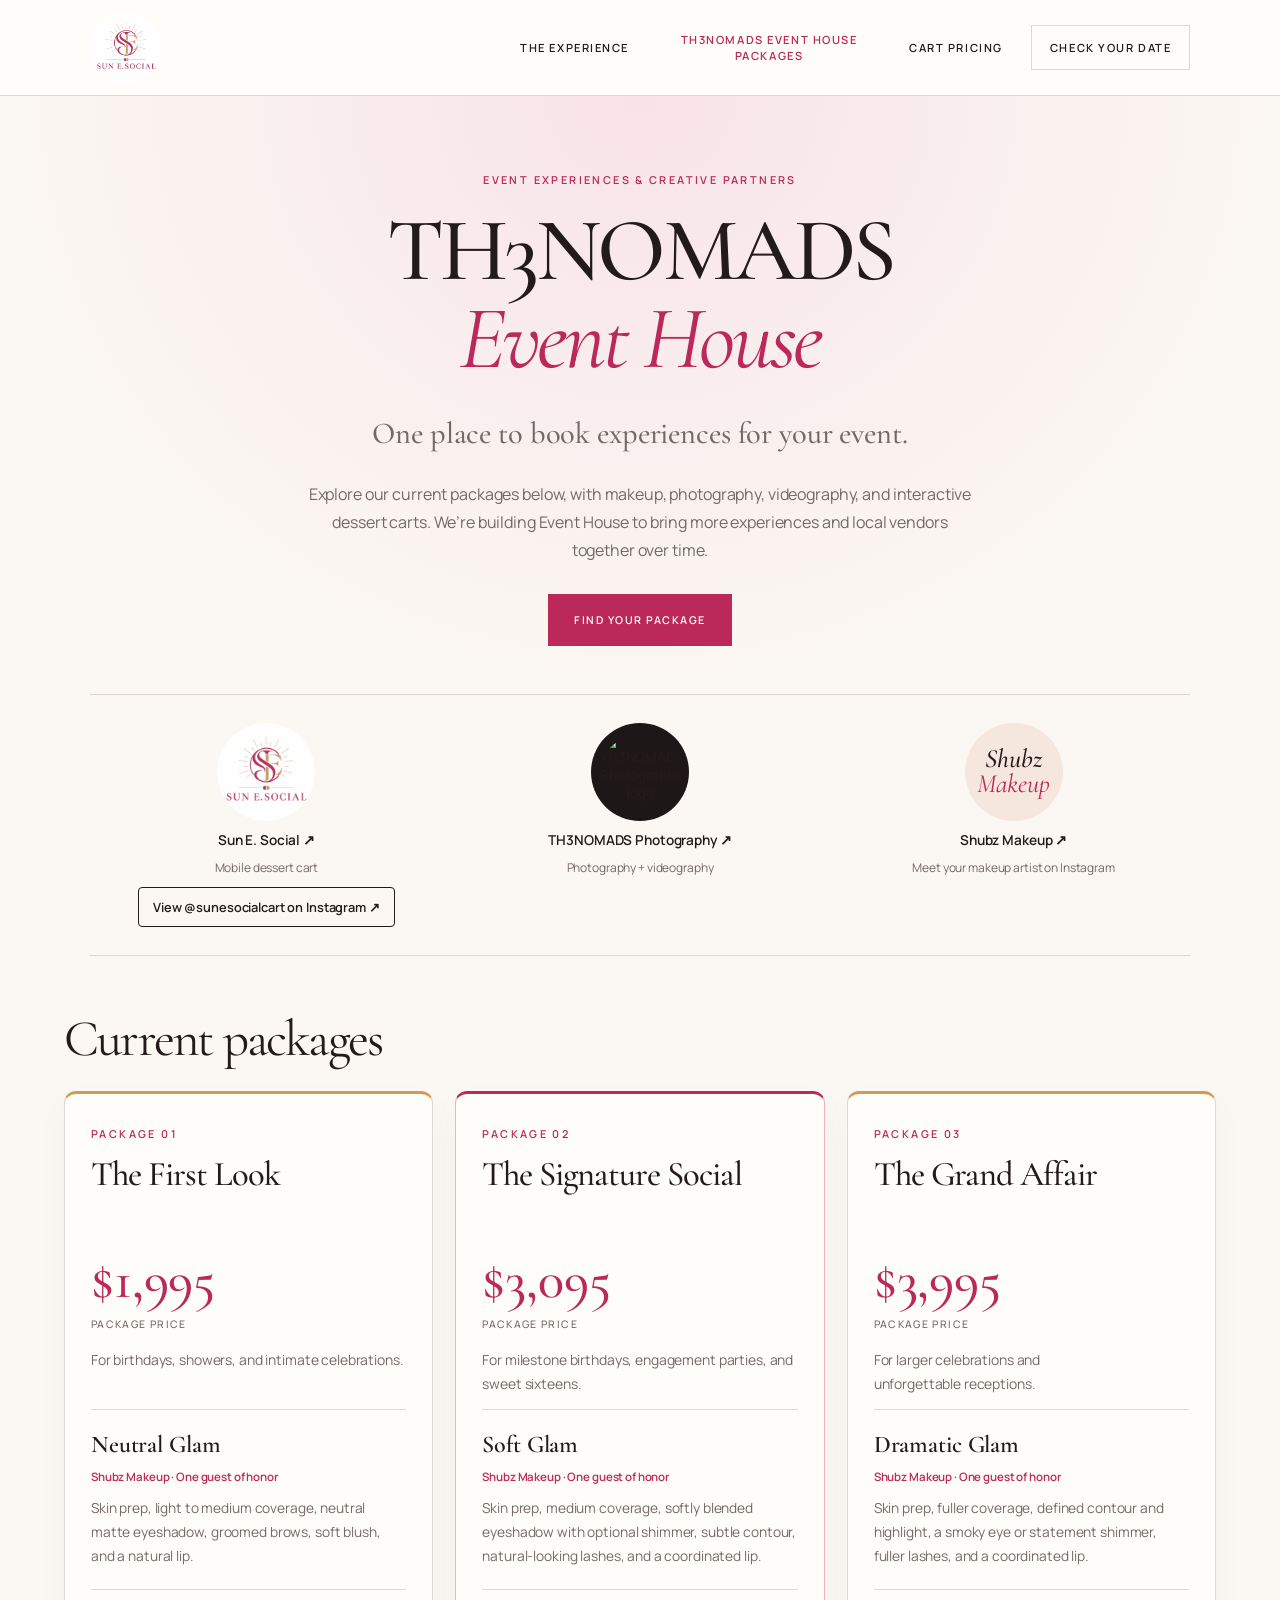
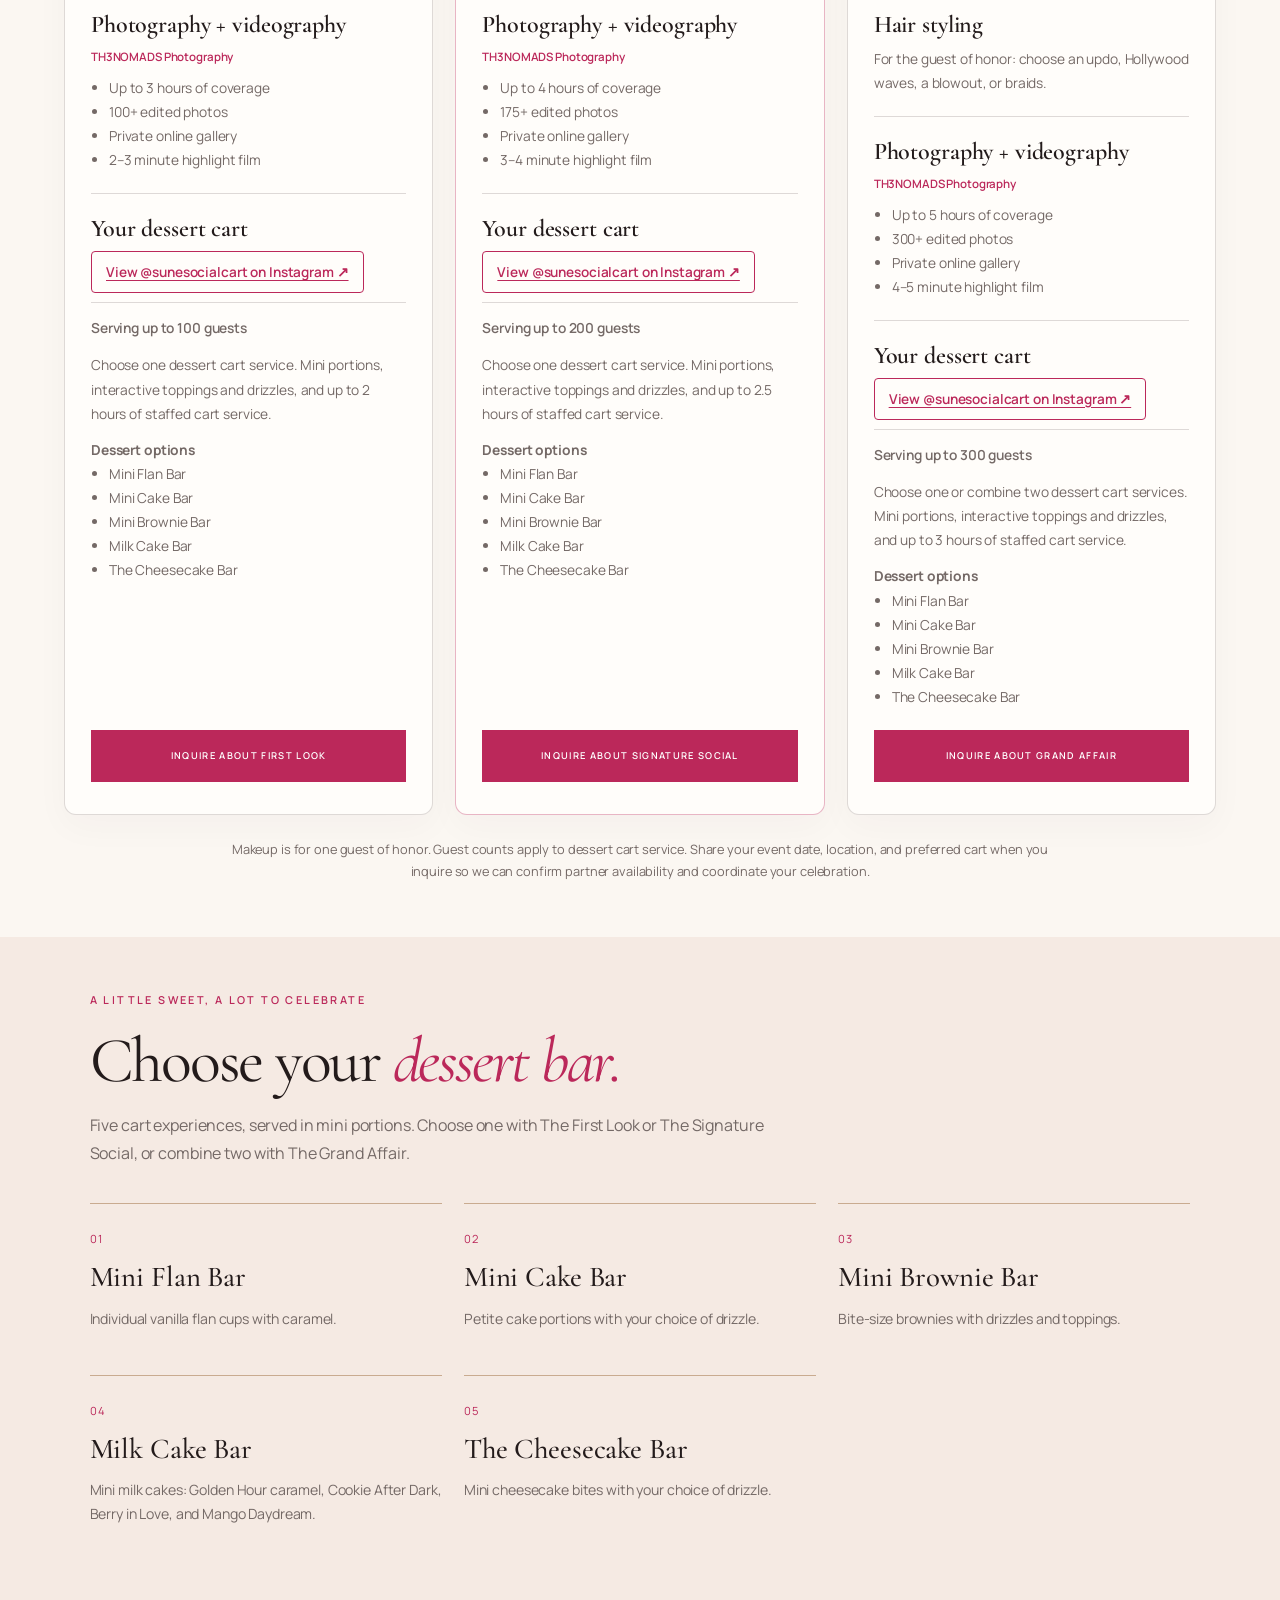
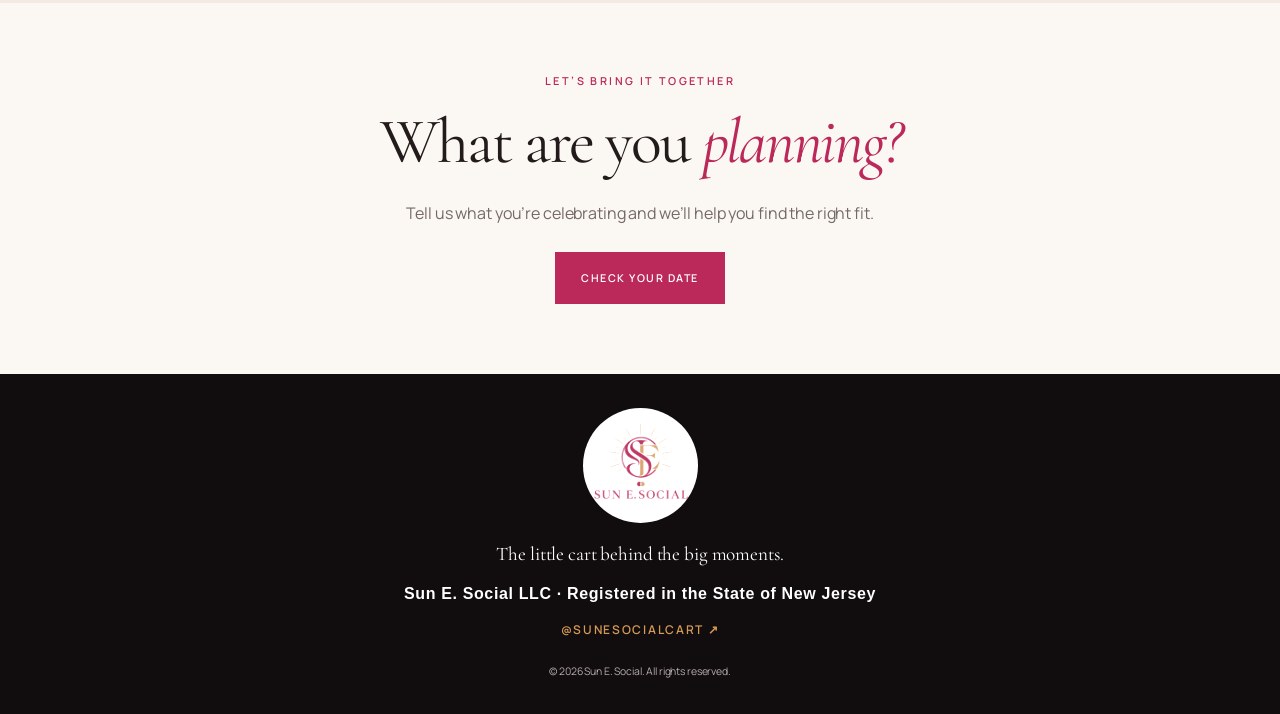
==== commit 12c36404: "Make Sun E Social Instagram links clearly visible" ====
--- a/deals.html
+++ b/deals.html
@@ -44,4 +44,4 @@
       <a class="packages-link" href="packages.html">Cart Pricing</a>
       <a class="nav-cta" href="index.html#inquiry">Check Your Date</a>
     </nav>
-  </header><main class="trio-page"><section class="trio-hero"><p class="eyebrow">Event experiences &amp; creative partners</p><h1>TH3NOMADS <em>Event House</em></h1><p class="trio-tagline">One place to book experiences for your event.</p><p>Explore our current packages below, with makeup, photography, videography, and interactive dessert carts. We’re building Event House to bring more experiences and local vendors together over time.</p><a href="#trio-packages" class="button primary">Find your package</a></section><section class="trio-partners" aria-label="Current Event House partners"><a href="https://www.instagram.com/sunesocialcart?psln=b3JzZnEwM2RmNXRs&amp;utm_source=qr" target="_blank" rel="noopener noreferrer" aria-label="Sun E. Social on Instagram"><img src="assets/logo.webp" alt="Sun E. Social logo"><span>Sun E. Social ↗</span><small>Mobile dessert cart · Instagram</small></a><a href="https://www.th3nomadsphotography.com/" target="_blank" rel="noopener noreferrer"><img class="trio-photo-logo" src="https://www.th3nomadsphotography.com/assets/logo.png" alt="TH3NOMADS Photography logo"><span>TH3NOMADS Photography ↗</span><small>Photography + videography</small></a><a href="https://www.instagram.com/shubzmakeup?vrfl=MThicGFoMXc3Y2c1eQ==" target="_blank" rel="noopener noreferrer"><span class="trio-makeup-mark" aria-hidden="true">Shubz<br><em>Makeup</em></span><span>Shubz Makeup ↗</span><small>Meet your makeup artist on Instagram</small></a></section><section class="trio-package-section" id="trio-packages" aria-labelledby="current-packages"><h2 id="current-packages" style="font-size:clamp(2.2rem,4vw,3.5rem);line-height:1.1;margin:0 0 24px">Current packages</h2><div class="trio-grid"><article class="trio-card" aria-labelledby="first-look-title"><div class="trio-card-top"><p class="eyebrow">Package 01</p><h2 id="first-look-title">The First Look</h2><p class="trio-price">$1,995<span>Package price</span></p><p class="trio-occasion">For birthdays, showers, and intimate celebrations.</p></div><div class="trio-service"><h3>Neutral Glam</h3><p class="trio-provider">Shubz Makeup · One guest of honor</p><p>Skin prep, light to medium coverage, neutral matte eyeshadow, groomed brows, soft blush, and a natural lip.</p></div><div class="trio-service"><h3>Photography + videography</h3><p class="trio-provider">TH3NOMADS Photography</p><ul><li>Up to 3 hours of coverage</li><li>100+ edited photos</li><li>Private online gallery</li><li>2–3 minute highlight film</li></ul></div><div class="trio-service"><h3>Your dessert cart</h3><p class="trio-provider"><a href="https://www.instagram.com/sunesocialcart?psln=b3JzZnEwM2RmNXRs&amp;utm_source=qr" target="_blank" rel="noopener noreferrer" style="text-decoration:underline;text-underline-offset:3px" aria-label="View Sun E. Social on Instagram">Sun E. Social · Instagram ↗</a></p><p class="trio-guests">Serving up to 100 guests</p><p>Choose one dessert cart service. Mini portions, interactive toppings and drizzles, and up to 2 hours of staffed cart service.</p><p style="margin-top:12px"><strong>Dessert options</strong></p><ul><li>Mini Flan Bar</li><li>Mini Cake Bar</li><li>Mini Brownie Bar</li><li>Milk Cake Bar</li><li>The Cheesecake Bar</li></ul></div><a class="button primary trio-inquire" href="index.html?package=first-look#inquiry">Inquire about First Look</a></article><article class="trio-card" aria-labelledby="signature-social-title"><div class="trio-card-top"><p class="eyebrow">Package 02</p><h2 id="signature-social-title">The Signature Social</h2><p class="trio-price">$3,095<span>Package price</span></p><p class="trio-occasion">For milestone birthdays, engagement parties, and sweet sixteens.</p></div><div class="trio-service"><h3>Soft Glam</h3><p class="trio-provider">Shubz Makeup · One guest of honor</p><p>Skin prep, medium coverage, softly blended eyeshadow with optional shimmer, subtle contour, natural-looking lashes, and a coordinated lip.</p></div><div class="trio-service"><h3>Photography + videography</h3><p class="trio-provider">TH3NOMADS Photography</p><ul><li>Up to 4 hours of coverage</li><li>175+ edited photos</li><li>Private online gallery</li><li>3–4 minute highlight film</li></ul></div><div class="trio-service"><h3>Your dessert cart</h3><p class="trio-provider"><a href="https://www.instagram.com/sunesocialcart?psln=b3JzZnEwM2RmNXRs&amp;utm_source=qr" target="_blank" rel="noopener noreferrer" style="text-decoration:underline;text-underline-offset:3px" aria-label="View Sun E. Social on Instagram">Sun E. Social · Instagram ↗</a></p><p class="trio-guests">Serving up to 200 guests</p><p>Choose one dessert cart service. Mini portions, interactive toppings and drizzles, and up to 2.5 hours of staffed cart service.</p><p style="margin-top:12px"><strong>Dessert options</strong></p><ul><li>Mini Flan Bar</li><li>Mini Cake Bar</li><li>Mini Brownie Bar</li><li>Milk Cake Bar</li><li>The Cheesecake Bar</li></ul></div><a class="button primary trio-inquire" href="index.html?package=signature-social#inquiry">Inquire about Signature Social</a></article><article class="trio-card" aria-labelledby="grand-affair-title"><div class="trio-card-top"><p class="eyebrow">Package 03</p><h2 id="grand-affair-title">The Grand Affair</h2><p class="trio-price">$3,995<span>Package price</span></p><p class="trio-occasion">For larger celebrations and unforgettable receptions.</p></div><div class="trio-service"><h3>Dramatic Glam</h3><p class="trio-provider">Shubz Makeup · One guest of honor</p><p>Skin prep, fuller coverage, defined contour and highlight, a smoky eye or statement shimmer, fuller lashes, and a coordinated lip.</p></div><div class="trio-service"><h3>Hair styling</h3><p>For the guest of honor: choose an updo, Hollywood waves, a blowout, or braids.</p></div><div class="trio-service"><h3>Photography + videography</h3><p class="trio-provider">TH3NOMADS Photography</p><ul><li>Up to 5 hours of coverage</li><li>300+ edited photos</li><li>Private online gallery</li><li>4–5 minute highlight film</li></ul></div><div class="trio-service"><h3>Your dessert cart</h3><p class="trio-provider"><a href="https://www.instagram.com/sunesocialcart?psln=b3JzZnEwM2RmNXRs&amp;utm_source=qr" target="_blank" rel="noopener noreferrer" style="text-decoration:underline;text-underline-offset:3px" aria-label="View Sun E. Social on Instagram">Sun E. Social · Instagram ↗</a></p><p class="trio-guests">Serving up to 300 guests</p><p>Choose one or combine two dessert cart services. Mini portions, interactive toppings and drizzles, and up to 3 hours of staffed cart service.</p><p style="margin-top:12px"><strong>Dessert options</strong></p><ul><li>Mini Flan Bar</li><li>Mini Cake Bar</li><li>Mini Brownie Bar</li><li>Milk Cake Bar</li><li>The Cheesecake Bar</li></ul></div><a class="button primary trio-inquire" href="index.html?package=grand-affair#inquiry">Inquire about Grand Affair</a></article></div><p class="trio-note">Makeup is for one guest of honor. Guest counts apply to dessert cart service. Share your event date, location, and preferred cart when you inquire so we can confirm partner availability and coordinate your celebration.</p></section><section class="trio-menu" aria-labelledby="trio-menu-title"><p class="eyebrow">A little sweet, a lot to celebrate</p><h2 id="trio-menu-title">Choose your <em>dessert bar.</em></h2><p>Five cart experiences, served in mini portions. Choose one with The First Look or The Signature Social, or combine two with The Grand Affair.</p><div class="trio-menu-grid"><article><span aria-hidden="true">01</span><h3>Mini Flan Bar</h3><p>Individual vanilla flan cups with caramel.</p></article><article><span aria-hidden="true">02</span><h3>Mini Cake Bar</h3><p>Petite cake portions with your choice of drizzle.</p></article><article><span aria-hidden="true">03</span><h3>Mini Brownie Bar</h3><p>Bite-size brownies with drizzles and toppings.</p></article><article><span aria-hidden="true">04</span><h3>Milk Cake Bar</h3><p>Mini milk cakes: Golden Hour caramel, Cookie After Dark, Berry in Love, and Mango Daydream.</p></article><article><span aria-hidden="true">05</span><h3>The Cheesecake Bar</h3><p>Mini cheesecake bites with your choice of drizzle.</p></article></div></section><section class="trio-close"><p class="eyebrow">Let’s bring it together</p><h2>What are you <em>planning?</em></h2><p>Tell us what you’re celebrating and we’ll help you find the right fit.</p><a href="index.html#inquiry" class="button primary">Check your date</a></section></main><footer><img src="assets/logo.webp" alt="Sun E. Social"><p>The little cart behind the big moments.</p><p style="font-family:Arial,Helvetica,sans-serif;font-size:1rem;font-weight:600;letter-spacing:.04em;color:#fff;margin:18px 0;">Sun E. Social LLC · Registered in the State of New Jersey</p><a class="instagram-link" href="https://www.instagram.com/sunesocialcart" target="_blank" rel="noreferrer" aria-label="Follow Sun E. Social on Instagram">@sunesocialcart ↗</a><small>© 2026 Sun E. Social. All rights reserved.</small></footer></body></html>
+  </header><main class="trio-page"><section class="trio-hero"><p class="eyebrow">Event experiences &amp; creative partners</p><h1>TH3NOMADS <em>Event House</em></h1><p class="trio-tagline">One place to book experiences for your event.</p><p>Explore our current packages below, with makeup, photography, videography, and interactive dessert carts. We’re building Event House to bring more experiences and local vendors together over time.</p><a href="#trio-packages" class="button primary">Find your package</a></section><section class="trio-partners" aria-label="Current Event House partners"><a href="https://www.instagram.com/sunesocialcart?psln=b3JzZnEwM2RmNXRs&amp;utm_source=qr" target="_blank" rel="noopener noreferrer" aria-label="Sun E. Social on Instagram"><img src="assets/logo.webp" alt="Sun E. Social logo"><span>Sun E. Social ↗</span><small>Mobile dessert cart</small><span style="padding:10px 14px;border:1px solid currentColor;border-radius:4px;font-size:.8rem">View @sunesocialcart on Instagram ↗</span></a><a href="https://www.th3nomadsphotography.com/" target="_blank" rel="noopener noreferrer"><img class="trio-photo-logo" src="https://www.th3nomadsphotography.com/assets/logo.png" alt="TH3NOMADS Photography logo"><span>TH3NOMADS Photography ↗</span><small>Photography + videography</small></a><a href="https://www.instagram.com/shubzmakeup?vrfl=MThicGFoMXc3Y2c1eQ==" target="_blank" rel="noopener noreferrer"><span class="trio-makeup-mark" aria-hidden="true">Shubz<br><em>Makeup</em></span><span>Shubz Makeup ↗</span><small>Meet your makeup artist on Instagram</small></a></section><section class="trio-package-section" id="trio-packages" aria-labelledby="current-packages"><h2 id="current-packages" style="font-size:clamp(2.2rem,4vw,3.5rem);line-height:1.1;margin:0 0 24px">Current packages</h2><div class="trio-grid"><article class="trio-card" aria-labelledby="first-look-title"><div class="trio-card-top"><p class="eyebrow">Package 01</p><h2 id="first-look-title">The First Look</h2><p class="trio-price">$1,995<span>Package price</span></p><p class="trio-occasion">For birthdays, showers, and intimate celebrations.</p></div><div class="trio-service"><h3>Neutral Glam</h3><p class="trio-provider">Shubz Makeup · One guest of honor</p><p>Skin prep, light to medium coverage, neutral matte eyeshadow, groomed brows, soft blush, and a natural lip.</p></div><div class="trio-service"><h3>Photography + videography</h3><p class="trio-provider">TH3NOMADS Photography</p><ul><li>Up to 3 hours of coverage</li><li>100+ edited photos</li><li>Private online gallery</li><li>2–3 minute highlight film</li></ul></div><div class="trio-service"><h3>Your dessert cart</h3><p class="trio-provider"><a href="https://www.instagram.com/sunesocialcart?psln=b3JzZnEwM2RmNXRs&amp;utm_source=qr" target="_blank" rel="noopener noreferrer" style="display:inline-block;padding:10px 14px;border:1px solid currentColor;border-radius:4px;font-size:.85rem;line-height:1.5;text-decoration:underline;text-underline-offset:3px" aria-label="View Sun E. Social on Instagram">View @sunesocialcart on Instagram ↗</a></p><p class="trio-guests">Serving up to 100 guests</p><p>Choose one dessert cart service. Mini portions, interactive toppings and drizzles, and up to 2 hours of staffed cart service.</p><p style="margin-top:12px"><strong>Dessert options</strong></p><ul><li>Mini Flan Bar</li><li>Mini Cake Bar</li><li>Mini Brownie Bar</li><li>Milk Cake Bar</li><li>The Cheesecake Bar</li></ul></div><a class="button primary trio-inquire" href="index.html?package=first-look#inquiry">Inquire about First Look</a></article><article class="trio-card" aria-labelledby="signature-social-title"><div class="trio-card-top"><p class="eyebrow">Package 02</p><h2 id="signature-social-title">The Signature Social</h2><p class="trio-price">$3,095<span>Package price</span></p><p class="trio-occasion">For milestone birthdays, engagement parties, and sweet sixteens.</p></div><div class="trio-service"><h3>Soft Glam</h3><p class="trio-provider">Shubz Makeup · One guest of honor</p><p>Skin prep, medium coverage, softly blended eyeshadow with optional shimmer, subtle contour, natural-looking lashes, and a coordinated lip.</p></div><div class="trio-service"><h3>Photography + videography</h3><p class="trio-provider">TH3NOMADS Photography</p><ul><li>Up to 4 hours of coverage</li><li>175+ edited photos</li><li>Private online gallery</li><li>3–4 minute highlight film</li></ul></div><div class="trio-service"><h3>Your dessert cart</h3><p class="trio-provider"><a href="https://www.instagram.com/sunesocialcart?psln=b3JzZnEwM2RmNXRs&amp;utm_source=qr" target="_blank" rel="noopener noreferrer" style="display:inline-block;padding:10px 14px;border:1px solid currentColor;border-radius:4px;font-size:.85rem;line-height:1.5;text-decoration:underline;text-underline-offset:3px" aria-label="View Sun E. Social on Instagram">View @sunesocialcart on Instagram ↗</a></p><p class="trio-guests">Serving up to 200 guests</p><p>Choose one dessert cart service. Mini portions, interactive toppings and drizzles, and up to 2.5 hours of staffed cart service.</p><p style="margin-top:12px"><strong>Dessert options</strong></p><ul><li>Mini Flan Bar</li><li>Mini Cake Bar</li><li>Mini Brownie Bar</li><li>Milk Cake Bar</li><li>The Cheesecake Bar</li></ul></div><a class="button primary trio-inquire" href="index.html?package=signature-social#inquiry">Inquire about Signature Social</a></article><article class="trio-card" aria-labelledby="grand-affair-title"><div class="trio-card-top"><p class="eyebrow">Package 03</p><h2 id="grand-affair-title">The Grand Affair</h2><p class="trio-price">$3,995<span>Package price</span></p><p class="trio-occasion">For larger celebrations and unforgettable receptions.</p></div><div class="trio-service"><h3>Dramatic Glam</h3><p class="trio-provider">Shubz Makeup · One guest of honor</p><p>Skin prep, fuller coverage, defined contour and highlight, a smoky eye or statement shimmer, fuller lashes, and a coordinated lip.</p></div><div class="trio-service"><h3>Hair styling</h3><p>For the guest of honor: choose an updo, Hollywood waves, a blowout, or braids.</p></div><div class="trio-service"><h3>Photography + videography</h3><p class="trio-provider">TH3NOMADS Photography</p><ul><li>Up to 5 hours of coverage</li><li>300+ edited photos</li><li>Private online gallery</li><li>4–5 minute highlight film</li></ul></div><div class="trio-service"><h3>Your dessert cart</h3><p class="trio-provider"><a href="https://www.instagram.com/sunesocialcart?psln=b3JzZnEwM2RmNXRs&amp;utm_source=qr" target="_blank" rel="noopener noreferrer" style="display:inline-block;padding:10px 14px;border:1px solid currentColor;border-radius:4px;font-size:.85rem;line-height:1.5;text-decoration:underline;text-underline-offset:3px" aria-label="View Sun E. Social on Instagram">View @sunesocialcart on Instagram ↗</a></p><p class="trio-guests">Serving up to 300 guests</p><p>Choose one or combine two dessert cart services. Mini portions, interactive toppings and drizzles, and up to 3 hours of staffed cart service.</p><p style="margin-top:12px"><strong>Dessert options</strong></p><ul><li>Mini Flan Bar</li><li>Mini Cake Bar</li><li>Mini Brownie Bar</li><li>Milk Cake Bar</li><li>The Cheesecake Bar</li></ul></div><a class="button primary trio-inquire" href="index.html?package=grand-affair#inquiry">Inquire about Grand Affair</a></article></div><p class="trio-note">Makeup is for one guest of honor. Guest counts apply to dessert cart service. Share your event date, location, and preferred cart when you inquire so we can confirm partner availability and coordinate your celebration.</p></section><section class="trio-menu" aria-labelledby="trio-menu-title"><p class="eyebrow">A little sweet, a lot to celebrate</p><h2 id="trio-menu-title">Choose your <em>dessert bar.</em></h2><p>Five cart experiences, served in mini portions. Choose one with The First Look or The Signature Social, or combine two with The Grand Affair.</p><div class="trio-menu-grid"><article><span aria-hidden="true">01</span><h3>Mini Flan Bar</h3><p>Individual vanilla flan cups with caramel.</p></article><article><span aria-hidden="true">02</span><h3>Mini Cake Bar</h3><p>Petite cake portions with your choice of drizzle.</p></article><article><span aria-hidden="true">03</span><h3>Mini Brownie Bar</h3><p>Bite-size brownies with drizzles and toppings.</p></article><article><span aria-hidden="true">04</span><h3>Milk Cake Bar</h3><p>Mini milk cakes: Golden Hour caramel, Cookie After Dark, Berry in Love, and Mango Daydream.</p></article><article><span aria-hidden="true">05</span><h3>The Cheesecake Bar</h3><p>Mini cheesecake bites with your choice of drizzle.</p></article></div></section><section class="trio-close"><p class="eyebrow">Let’s bring it together</p><h2>What are you <em>planning?</em></h2><p>Tell us what you’re celebrating and we’ll help you find the right fit.</p><a href="index.html#inquiry" class="button primary">Check your date</a></section></main><footer><img src="assets/logo.webp" alt="Sun E. Social"><p>The little cart behind the big moments.</p><p style="font-family:Arial,Helvetica,sans-serif;font-size:1rem;font-weight:600;letter-spacing:.04em;color:#fff;margin:18px 0;">Sun E. Social LLC · Registered in the State of New Jersey</p><a class="instagram-link" href="https://www.instagram.com/sunesocialcart" target="_blank" rel="noreferrer" aria-label="Follow Sun E. Social on Instagram">@sunesocialcart ↗</a><small>© 2026 Sun E. Social. All rights reserved.</small></footer></body></html>
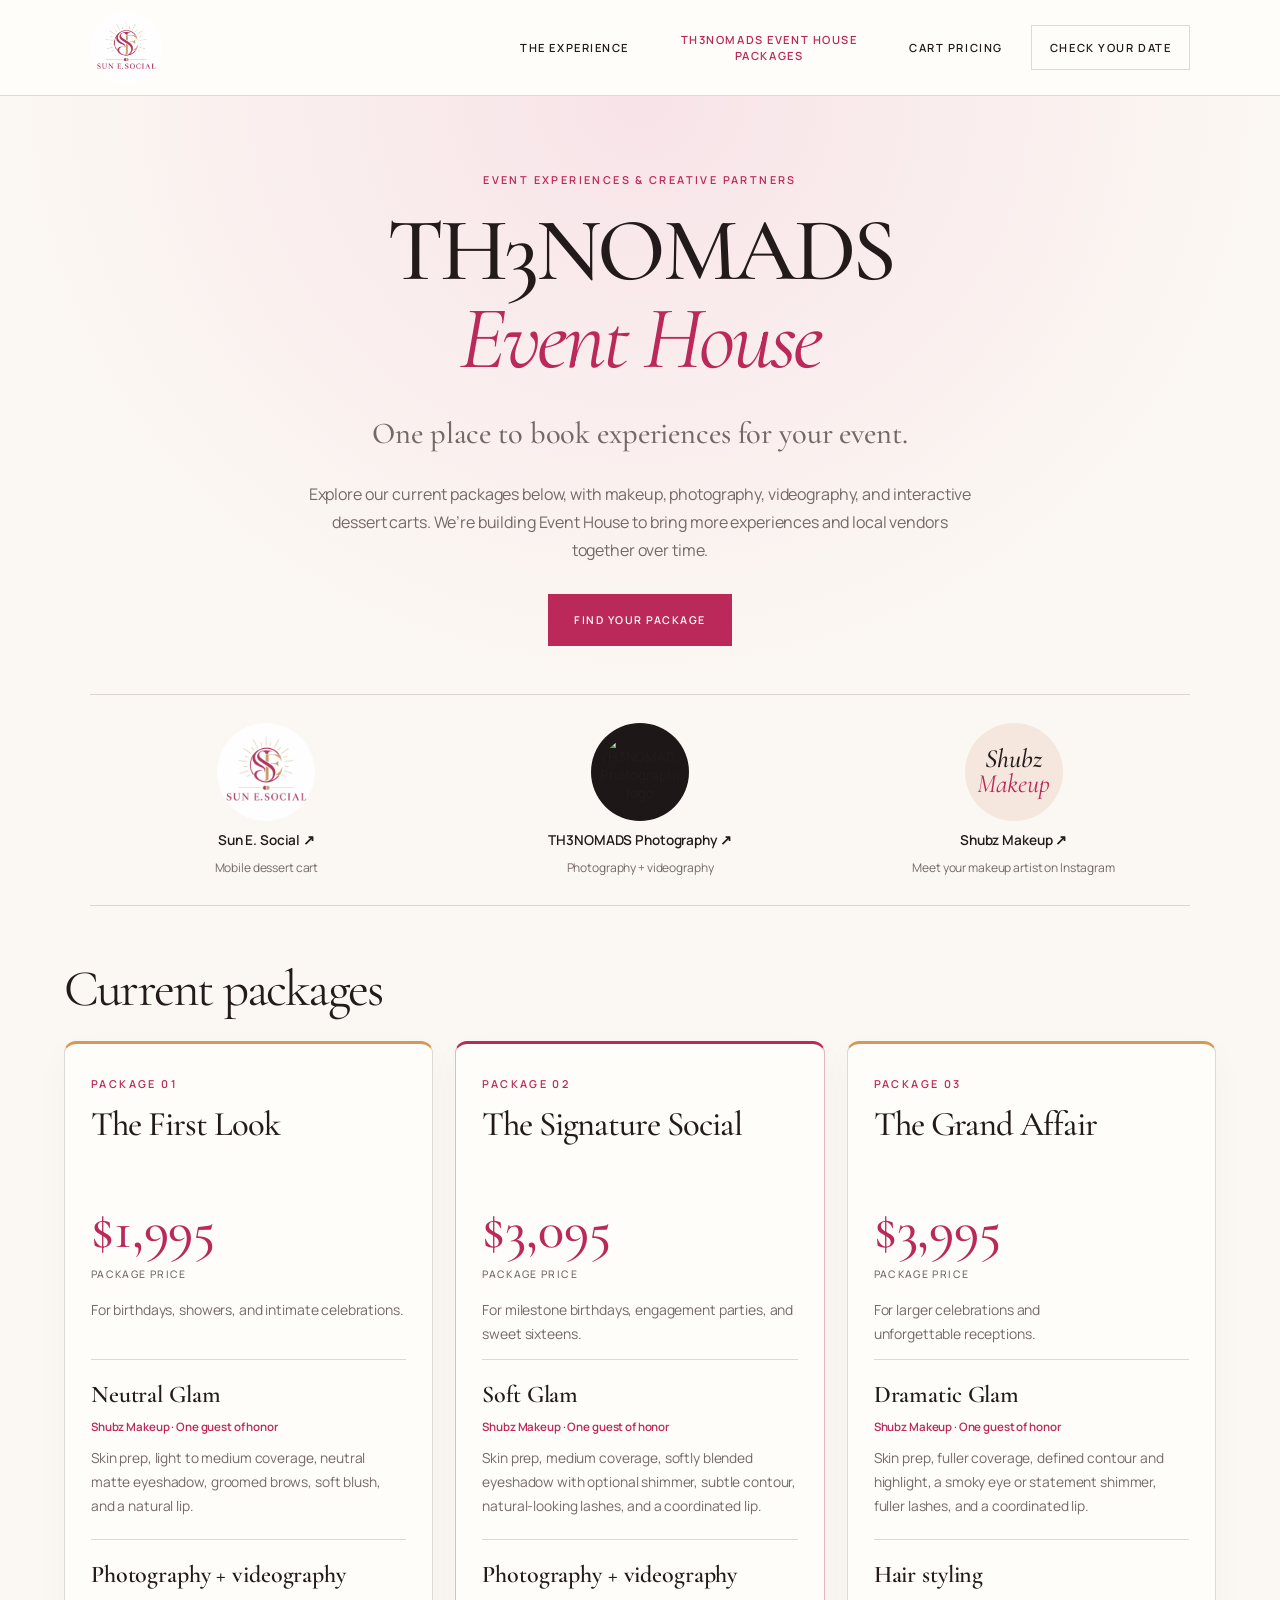
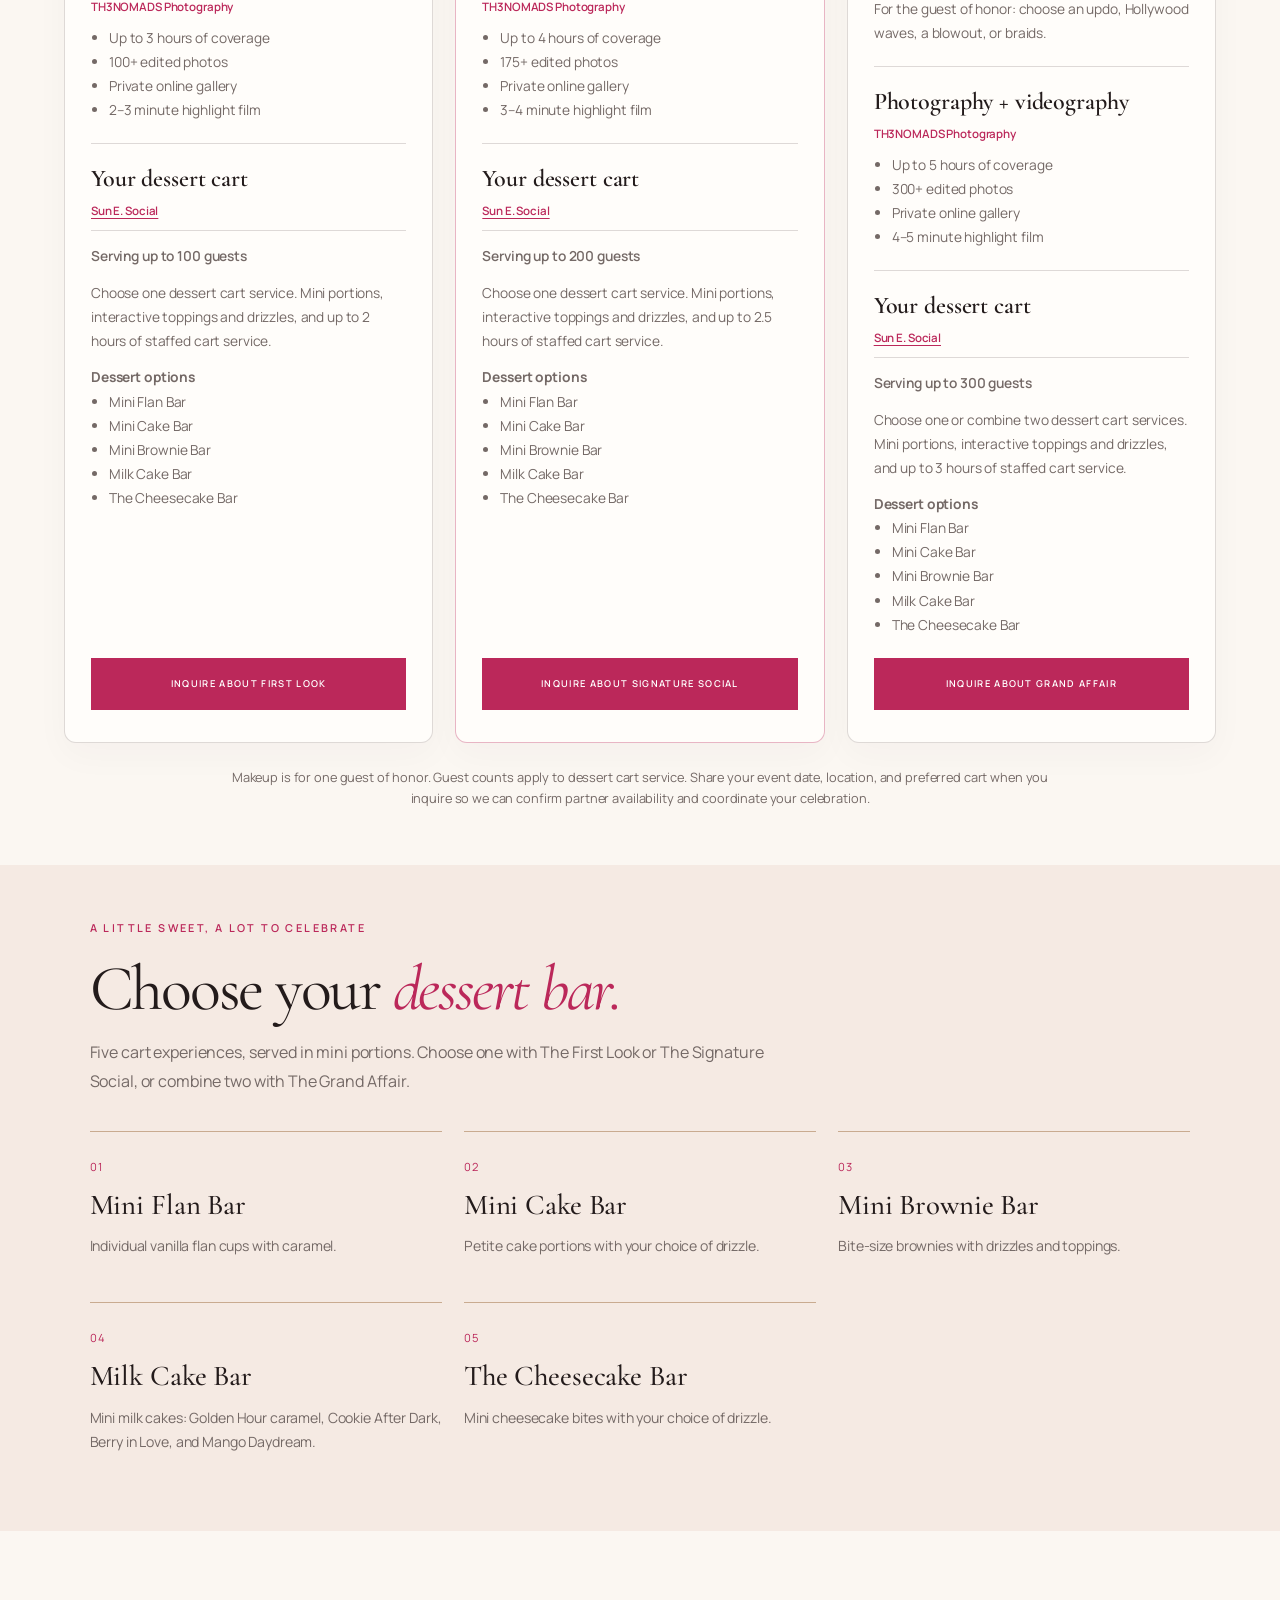
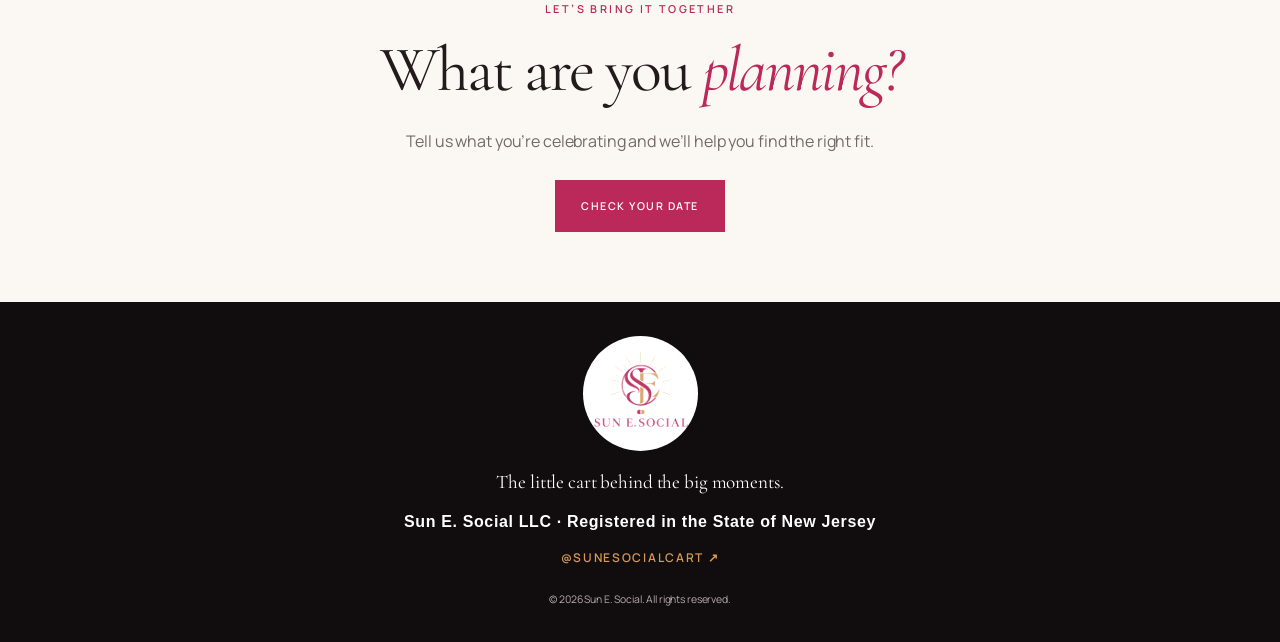
==== commit bbaec931: "Remove Instagram view buttons while retaining partner links" ====
--- a/deals.html
+++ b/deals.html
@@ -44,4 +44,4 @@
       <a class="packages-link" href="packages.html">Cart Pricing</a>
       <a class="nav-cta" href="index.html#inquiry">Check Your Date</a>
     </nav>
-  </header><main class="trio-page"><section class="trio-hero"><p class="eyebrow">Event experiences &amp; creative partners</p><h1>TH3NOMADS <em>Event House</em></h1><p class="trio-tagline">One place to book experiences for your event.</p><p>Explore our current packages below, with makeup, photography, videography, and interactive dessert carts. We’re building Event House to bring more experiences and local vendors together over time.</p><a href="#trio-packages" class="button primary">Find your package</a></section><section class="trio-partners" aria-label="Current Event House partners"><a href="https://www.instagram.com/sunesocialcart?psln=b3JzZnEwM2RmNXRs&amp;utm_source=qr" target="_blank" rel="noopener noreferrer" aria-label="Sun E. Social on Instagram"><img src="assets/logo.webp" alt="Sun E. Social logo"><span>Sun E. Social ↗</span><small>Mobile dessert cart</small><span style="padding:10px 14px;border:1px solid currentColor;border-radius:4px;font-size:.8rem">View @sunesocialcart on Instagram ↗</span></a><a href="https://www.th3nomadsphotography.com/" target="_blank" rel="noopener noreferrer"><img class="trio-photo-logo" src="https://www.th3nomadsphotography.com/assets/logo.png" alt="TH3NOMADS Photography logo"><span>TH3NOMADS Photography ↗</span><small>Photography + videography</small></a><a href="https://www.instagram.com/shubzmakeup?vrfl=MThicGFoMXc3Y2c1eQ==" target="_blank" rel="noopener noreferrer"><span class="trio-makeup-mark" aria-hidden="true">Shubz<br><em>Makeup</em></span><span>Shubz Makeup ↗</span><small>Meet your makeup artist on Instagram</small></a></section><section class="trio-package-section" id="trio-packages" aria-labelledby="current-packages"><h2 id="current-packages" style="font-size:clamp(2.2rem,4vw,3.5rem);line-height:1.1;margin:0 0 24px">Current packages</h2><div class="trio-grid"><article class="trio-card" aria-labelledby="first-look-title"><div class="trio-card-top"><p class="eyebrow">Package 01</p><h2 id="first-look-title">The First Look</h2><p class="trio-price">$1,995<span>Package price</span></p><p class="trio-occasion">For birthdays, showers, and intimate celebrations.</p></div><div class="trio-service"><h3>Neutral Glam</h3><p class="trio-provider">Shubz Makeup · One guest of honor</p><p>Skin prep, light to medium coverage, neutral matte eyeshadow, groomed brows, soft blush, and a natural lip.</p></div><div class="trio-service"><h3>Photography + videography</h3><p class="trio-provider">TH3NOMADS Photography</p><ul><li>Up to 3 hours of coverage</li><li>100+ edited photos</li><li>Private online gallery</li><li>2–3 minute highlight film</li></ul></div><div class="trio-service"><h3>Your dessert cart</h3><p class="trio-provider"><a href="https://www.instagram.com/sunesocialcart?psln=b3JzZnEwM2RmNXRs&amp;utm_source=qr" target="_blank" rel="noopener noreferrer" style="display:inline-block;padding:10px 14px;border:1px solid currentColor;border-radius:4px;font-size:.85rem;line-height:1.5;text-decoration:underline;text-underline-offset:3px" aria-label="View Sun E. Social on Instagram">View @sunesocialcart on Instagram ↗</a></p><p class="trio-guests">Serving up to 100 guests</p><p>Choose one dessert cart service. Mini portions, interactive toppings and drizzles, and up to 2 hours of staffed cart service.</p><p style="margin-top:12px"><strong>Dessert options</strong></p><ul><li>Mini Flan Bar</li><li>Mini Cake Bar</li><li>Mini Brownie Bar</li><li>Milk Cake Bar</li><li>The Cheesecake Bar</li></ul></div><a class="button primary trio-inquire" href="index.html?package=first-look#inquiry">Inquire about First Look</a></article><article class="trio-card" aria-labelledby="signature-social-title"><div class="trio-card-top"><p class="eyebrow">Package 02</p><h2 id="signature-social-title">The Signature Social</h2><p class="trio-price">$3,095<span>Package price</span></p><p class="trio-occasion">For milestone birthdays, engagement parties, and sweet sixteens.</p></div><div class="trio-service"><h3>Soft Glam</h3><p class="trio-provider">Shubz Makeup · One guest of honor</p><p>Skin prep, medium coverage, softly blended eyeshadow with optional shimmer, subtle contour, natural-looking lashes, and a coordinated lip.</p></div><div class="trio-service"><h3>Photography + videography</h3><p class="trio-provider">TH3NOMADS Photography</p><ul><li>Up to 4 hours of coverage</li><li>175+ edited photos</li><li>Private online gallery</li><li>3–4 minute highlight film</li></ul></div><div class="trio-service"><h3>Your dessert cart</h3><p class="trio-provider"><a href="https://www.instagram.com/sunesocialcart?psln=b3JzZnEwM2RmNXRs&amp;utm_source=qr" target="_blank" rel="noopener noreferrer" style="display:inline-block;padding:10px 14px;border:1px solid currentColor;border-radius:4px;font-size:.85rem;line-height:1.5;text-decoration:underline;text-underline-offset:3px" aria-label="View Sun E. Social on Instagram">View @sunesocialcart on Instagram ↗</a></p><p class="trio-guests">Serving up to 200 guests</p><p>Choose one dessert cart service. Mini portions, interactive toppings and drizzles, and up to 2.5 hours of staffed cart service.</p><p style="margin-top:12px"><strong>Dessert options</strong></p><ul><li>Mini Flan Bar</li><li>Mini Cake Bar</li><li>Mini Brownie Bar</li><li>Milk Cake Bar</li><li>The Cheesecake Bar</li></ul></div><a class="button primary trio-inquire" href="index.html?package=signature-social#inquiry">Inquire about Signature Social</a></article><article class="trio-card" aria-labelledby="grand-affair-title"><div class="trio-card-top"><p class="eyebrow">Package 03</p><h2 id="grand-affair-title">The Grand Affair</h2><p class="trio-price">$3,995<span>Package price</span></p><p class="trio-occasion">For larger celebrations and unforgettable receptions.</p></div><div class="trio-service"><h3>Dramatic Glam</h3><p class="trio-provider">Shubz Makeup · One guest of honor</p><p>Skin prep, fuller coverage, defined contour and highlight, a smoky eye or statement shimmer, fuller lashes, and a coordinated lip.</p></div><div class="trio-service"><h3>Hair styling</h3><p>For the guest of honor: choose an updo, Hollywood waves, a blowout, or braids.</p></div><div class="trio-service"><h3>Photography + videography</h3><p class="trio-provider">TH3NOMADS Photography</p><ul><li>Up to 5 hours of coverage</li><li>300+ edited photos</li><li>Private online gallery</li><li>4–5 minute highlight film</li></ul></div><div class="trio-service"><h3>Your dessert cart</h3><p class="trio-provider"><a href="https://www.instagram.com/sunesocialcart?psln=b3JzZnEwM2RmNXRs&amp;utm_source=qr" target="_blank" rel="noopener noreferrer" style="display:inline-block;padding:10px 14px;border:1px solid currentColor;border-radius:4px;font-size:.85rem;line-height:1.5;text-decoration:underline;text-underline-offset:3px" aria-label="View Sun E. Social on Instagram">View @sunesocialcart on Instagram ↗</a></p><p class="trio-guests">Serving up to 300 guests</p><p>Choose one or combine two dessert cart services. Mini portions, interactive toppings and drizzles, and up to 3 hours of staffed cart service.</p><p style="margin-top:12px"><strong>Dessert options</strong></p><ul><li>Mini Flan Bar</li><li>Mini Cake Bar</li><li>Mini Brownie Bar</li><li>Milk Cake Bar</li><li>The Cheesecake Bar</li></ul></div><a class="button primary trio-inquire" href="index.html?package=grand-affair#inquiry">Inquire about Grand Affair</a></article></div><p class="trio-note">Makeup is for one guest of honor. Guest counts apply to dessert cart service. Share your event date, location, and preferred cart when you inquire so we can confirm partner availability and coordinate your celebration.</p></section><section class="trio-menu" aria-labelledby="trio-menu-title"><p class="eyebrow">A little sweet, a lot to celebrate</p><h2 id="trio-menu-title">Choose your <em>dessert bar.</em></h2><p>Five cart experiences, served in mini portions. Choose one with The First Look or The Signature Social, or combine two with The Grand Affair.</p><div class="trio-menu-grid"><article><span aria-hidden="true">01</span><h3>Mini Flan Bar</h3><p>Individual vanilla flan cups with caramel.</p></article><article><span aria-hidden="true">02</span><h3>Mini Cake Bar</h3><p>Petite cake portions with your choice of drizzle.</p></article><article><span aria-hidden="true">03</span><h3>Mini Brownie Bar</h3><p>Bite-size brownies with drizzles and toppings.</p></article><article><span aria-hidden="true">04</span><h3>Milk Cake Bar</h3><p>Mini milk cakes: Golden Hour caramel, Cookie After Dark, Berry in Love, and Mango Daydream.</p></article><article><span aria-hidden="true">05</span><h3>The Cheesecake Bar</h3><p>Mini cheesecake bites with your choice of drizzle.</p></article></div></section><section class="trio-close"><p class="eyebrow">Let’s bring it together</p><h2>What are you <em>planning?</em></h2><p>Tell us what you’re celebrating and we’ll help you find the right fit.</p><a href="index.html#inquiry" class="button primary">Check your date</a></section></main><footer><img src="assets/logo.webp" alt="Sun E. Social"><p>The little cart behind the big moments.</p><p style="font-family:Arial,Helvetica,sans-serif;font-size:1rem;font-weight:600;letter-spacing:.04em;color:#fff;margin:18px 0;">Sun E. Social LLC · Registered in the State of New Jersey</p><a class="instagram-link" href="https://www.instagram.com/sunesocialcart" target="_blank" rel="noreferrer" aria-label="Follow Sun E. Social on Instagram">@sunesocialcart ↗</a><small>© 2026 Sun E. Social. All rights reserved.</small></footer></body></html>
+  </header><main class="trio-page"><section class="trio-hero"><p class="eyebrow">Event experiences &amp; creative partners</p><h1>TH3NOMADS <em>Event House</em></h1><p class="trio-tagline">One place to book experiences for your event.</p><p>Explore our current packages below, with makeup, photography, videography, and interactive dessert carts. We’re building Event House to bring more experiences and local vendors together over time.</p><a href="#trio-packages" class="button primary">Find your package</a></section><section class="trio-partners" aria-label="Current Event House partners"><a href="https://www.instagram.com/sunesocialcart?psln=b3JzZnEwM2RmNXRs&amp;utm_source=qr" target="_blank" rel="noopener noreferrer" aria-label="Sun E. Social on Instagram"><img src="assets/logo.webp" alt="Sun E. Social logo"><span>Sun E. Social ↗</span><small>Mobile dessert cart</small></a><a href="https://www.th3nomadsphotography.com/" target="_blank" rel="noopener noreferrer"><img class="trio-photo-logo" src="https://www.th3nomadsphotography.com/assets/logo.png" alt="TH3NOMADS Photography logo"><span>TH3NOMADS Photography ↗</span><small>Photography + videography</small></a><a href="https://www.instagram.com/shubzmakeup?vrfl=MThicGFoMXc3Y2c1eQ==" target="_blank" rel="noopener noreferrer"><span class="trio-makeup-mark" aria-hidden="true">Shubz<br><em>Makeup</em></span><span>Shubz Makeup ↗</span><small>Meet your makeup artist on Instagram</small></a></section><section class="trio-package-section" id="trio-packages" aria-labelledby="current-packages"><h2 id="current-packages" style="font-size:clamp(2.2rem,4vw,3.5rem);line-height:1.1;margin:0 0 24px">Current packages</h2><div class="trio-grid"><article class="trio-card" aria-labelledby="first-look-title"><div class="trio-card-top"><p class="eyebrow">Package 01</p><h2 id="first-look-title">The First Look</h2><p class="trio-price">$1,995<span>Package price</span></p><p class="trio-occasion">For birthdays, showers, and intimate celebrations.</p></div><div class="trio-service"><h3>Neutral Glam</h3><p class="trio-provider">Shubz Makeup · One guest of honor</p><p>Skin prep, light to medium coverage, neutral matte eyeshadow, groomed brows, soft blush, and a natural lip.</p></div><div class="trio-service"><h3>Photography + videography</h3><p class="trio-provider">TH3NOMADS Photography</p><ul><li>Up to 3 hours of coverage</li><li>100+ edited photos</li><li>Private online gallery</li><li>2–3 minute highlight film</li></ul></div><div class="trio-service"><h3>Your dessert cart</h3><p class="trio-provider"><a href="https://www.instagram.com/sunesocialcart?psln=b3JzZnEwM2RmNXRs&amp;utm_source=qr" target="_blank" rel="noopener noreferrer" style="text-decoration:underline;text-underline-offset:3px" aria-label="View Sun E. Social on Instagram">Sun E. Social</a></p><p class="trio-guests">Serving up to 100 guests</p><p>Choose one dessert cart service. Mini portions, interactive toppings and drizzles, and up to 2 hours of staffed cart service.</p><p style="margin-top:12px"><strong>Dessert options</strong></p><ul><li>Mini Flan Bar</li><li>Mini Cake Bar</li><li>Mini Brownie Bar</li><li>Milk Cake Bar</li><li>The Cheesecake Bar</li></ul></div><a class="button primary trio-inquire" href="index.html?package=first-look#inquiry">Inquire about First Look</a></article><article class="trio-card" aria-labelledby="signature-social-title"><div class="trio-card-top"><p class="eyebrow">Package 02</p><h2 id="signature-social-title">The Signature Social</h2><p class="trio-price">$3,095<span>Package price</span></p><p class="trio-occasion">For milestone birthdays, engagement parties, and sweet sixteens.</p></div><div class="trio-service"><h3>Soft Glam</h3><p class="trio-provider">Shubz Makeup · One guest of honor</p><p>Skin prep, medium coverage, softly blended eyeshadow with optional shimmer, subtle contour, natural-looking lashes, and a coordinated lip.</p></div><div class="trio-service"><h3>Photography + videography</h3><p class="trio-provider">TH3NOMADS Photography</p><ul><li>Up to 4 hours of coverage</li><li>175+ edited photos</li><li>Private online gallery</li><li>3–4 minute highlight film</li></ul></div><div class="trio-service"><h3>Your dessert cart</h3><p class="trio-provider"><a href="https://www.instagram.com/sunesocialcart?psln=b3JzZnEwM2RmNXRs&amp;utm_source=qr" target="_blank" rel="noopener noreferrer" style="text-decoration:underline;text-underline-offset:3px" aria-label="View Sun E. Social on Instagram">Sun E. Social</a></p><p class="trio-guests">Serving up to 200 guests</p><p>Choose one dessert cart service. Mini portions, interactive toppings and drizzles, and up to 2.5 hours of staffed cart service.</p><p style="margin-top:12px"><strong>Dessert options</strong></p><ul><li>Mini Flan Bar</li><li>Mini Cake Bar</li><li>Mini Brownie Bar</li><li>Milk Cake Bar</li><li>The Cheesecake Bar</li></ul></div><a class="button primary trio-inquire" href="index.html?package=signature-social#inquiry">Inquire about Signature Social</a></article><article class="trio-card" aria-labelledby="grand-affair-title"><div class="trio-card-top"><p class="eyebrow">Package 03</p><h2 id="grand-affair-title">The Grand Affair</h2><p class="trio-price">$3,995<span>Package price</span></p><p class="trio-occasion">For larger celebrations and unforgettable receptions.</p></div><div class="trio-service"><h3>Dramatic Glam</h3><p class="trio-provider">Shubz Makeup · One guest of honor</p><p>Skin prep, fuller coverage, defined contour and highlight, a smoky eye or statement shimmer, fuller lashes, and a coordinated lip.</p></div><div class="trio-service"><h3>Hair styling</h3><p>For the guest of honor: choose an updo, Hollywood waves, a blowout, or braids.</p></div><div class="trio-service"><h3>Photography + videography</h3><p class="trio-provider">TH3NOMADS Photography</p><ul><li>Up to 5 hours of coverage</li><li>300+ edited photos</li><li>Private online gallery</li><li>4–5 minute highlight film</li></ul></div><div class="trio-service"><h3>Your dessert cart</h3><p class="trio-provider"><a href="https://www.instagram.com/sunesocialcart?psln=b3JzZnEwM2RmNXRs&amp;utm_source=qr" target="_blank" rel="noopener noreferrer" style="text-decoration:underline;text-underline-offset:3px" aria-label="View Sun E. Social on Instagram">Sun E. Social</a></p><p class="trio-guests">Serving up to 300 guests</p><p>Choose one or combine two dessert cart services. Mini portions, interactive toppings and drizzles, and up to 3 hours of staffed cart service.</p><p style="margin-top:12px"><strong>Dessert options</strong></p><ul><li>Mini Flan Bar</li><li>Mini Cake Bar</li><li>Mini Brownie Bar</li><li>Milk Cake Bar</li><li>The Cheesecake Bar</li></ul></div><a class="button primary trio-inquire" href="index.html?package=grand-affair#inquiry">Inquire about Grand Affair</a></article></div><p class="trio-note">Makeup is for one guest of honor. Guest counts apply to dessert cart service. Share your event date, location, and preferred cart when you inquire so we can confirm partner availability and coordinate your celebration.</p></section><section class="trio-menu" aria-labelledby="trio-menu-title"><p class="eyebrow">A little sweet, a lot to celebrate</p><h2 id="trio-menu-title">Choose your <em>dessert bar.</em></h2><p>Five cart experiences, served in mini portions. Choose one with The First Look or The Signature Social, or combine two with The Grand Affair.</p><div class="trio-menu-grid"><article><span aria-hidden="true">01</span><h3>Mini Flan Bar</h3><p>Individual vanilla flan cups with caramel.</p></article><article><span aria-hidden="true">02</span><h3>Mini Cake Bar</h3><p>Petite cake portions with your choice of drizzle.</p></article><article><span aria-hidden="true">03</span><h3>Mini Brownie Bar</h3><p>Bite-size brownies with drizzles and toppings.</p></article><article><span aria-hidden="true">04</span><h3>Milk Cake Bar</h3><p>Mini milk cakes: Golden Hour caramel, Cookie After Dark, Berry in Love, and Mango Daydream.</p></article><article><span aria-hidden="true">05</span><h3>The Cheesecake Bar</h3><p>Mini cheesecake bites with your choice of drizzle.</p></article></div></section><section class="trio-close"><p class="eyebrow">Let’s bring it together</p><h2>What are you <em>planning?</em></h2><p>Tell us what you’re celebrating and we’ll help you find the right fit.</p><a href="index.html#inquiry" class="button primary">Check your date</a></section></main><footer><img src="assets/logo.webp" alt="Sun E. Social"><p>The little cart behind the big moments.</p><p style="font-family:Arial,Helvetica,sans-serif;font-size:1rem;font-weight:600;letter-spacing:.04em;color:#fff;margin:18px 0;">Sun E. Social LLC · Registered in the State of New Jersey</p><a class="instagram-link" href="https://www.instagram.com/sunesocialcart" target="_blank" rel="noreferrer" aria-label="Follow Sun E. Social on Instagram">@sunesocialcart ↗</a><small>© 2026 Sun E. Social. All rights reserved.</small></footer></body></html>
